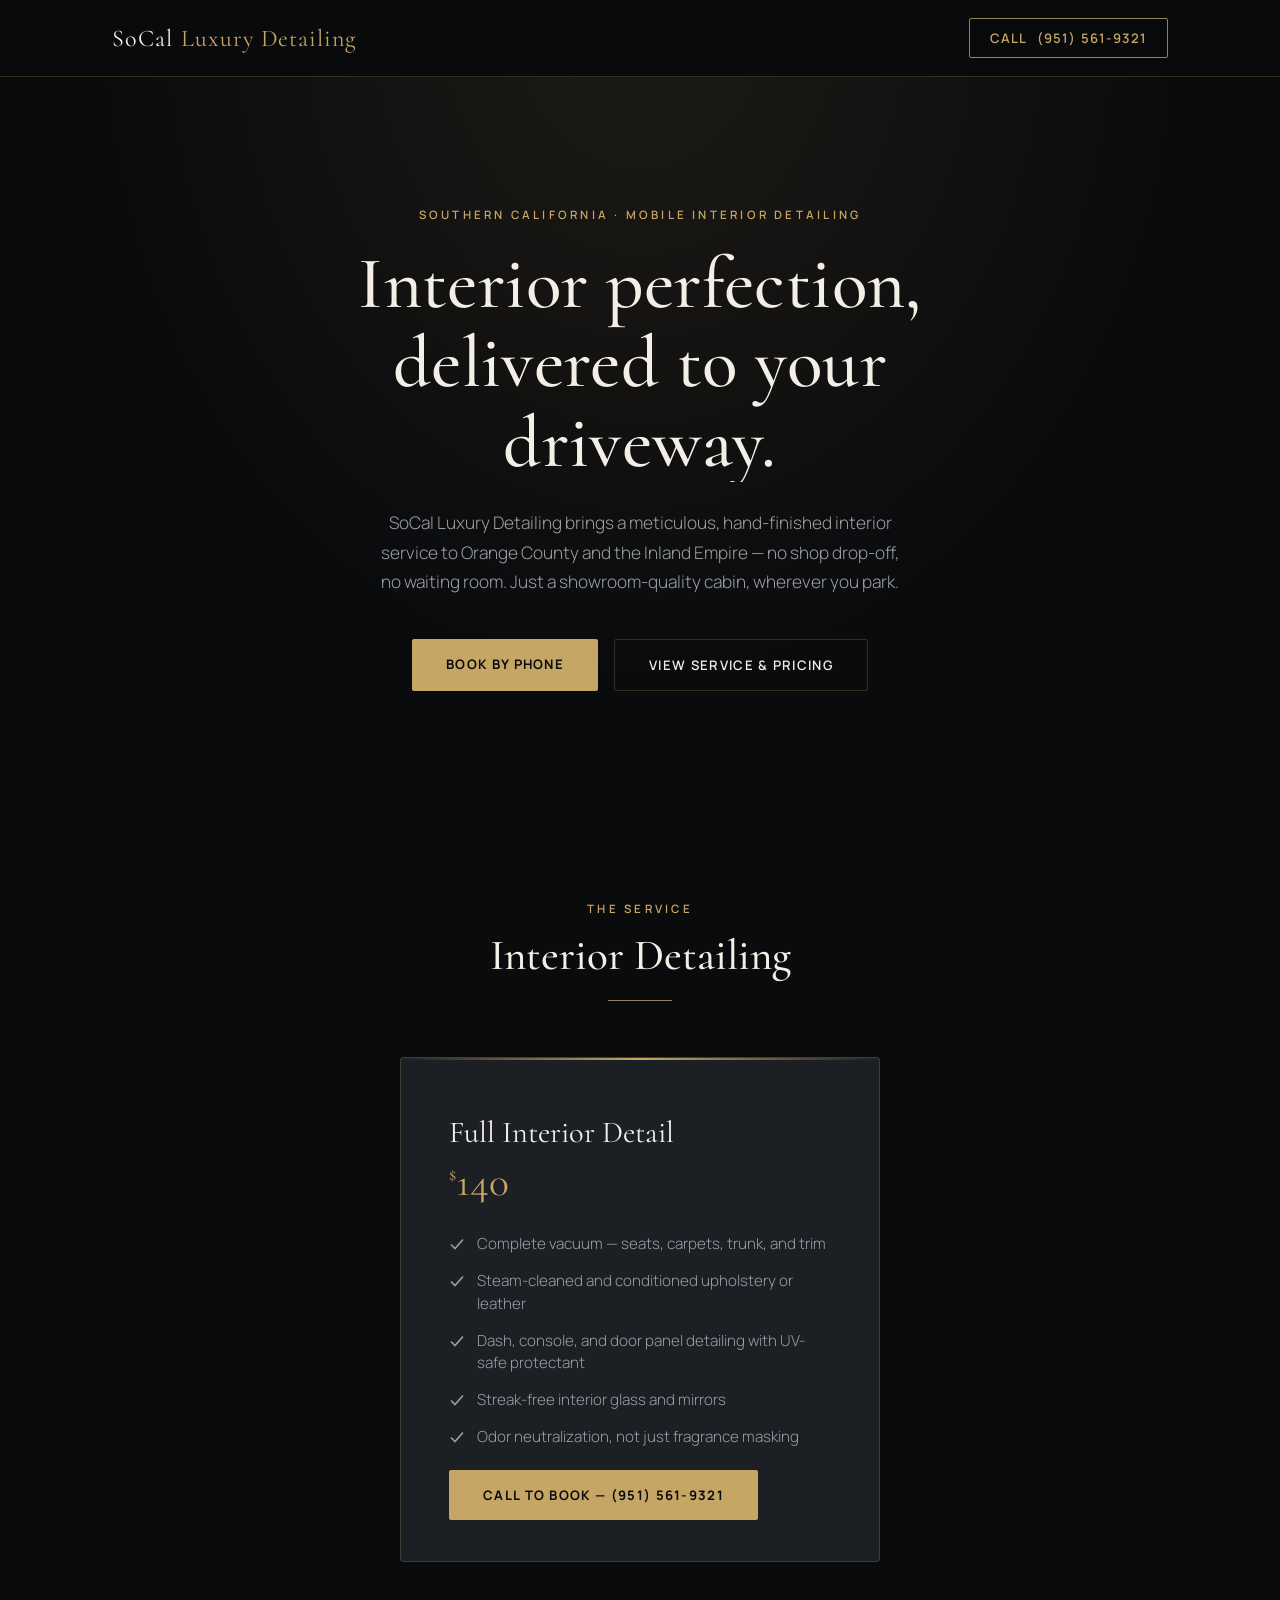
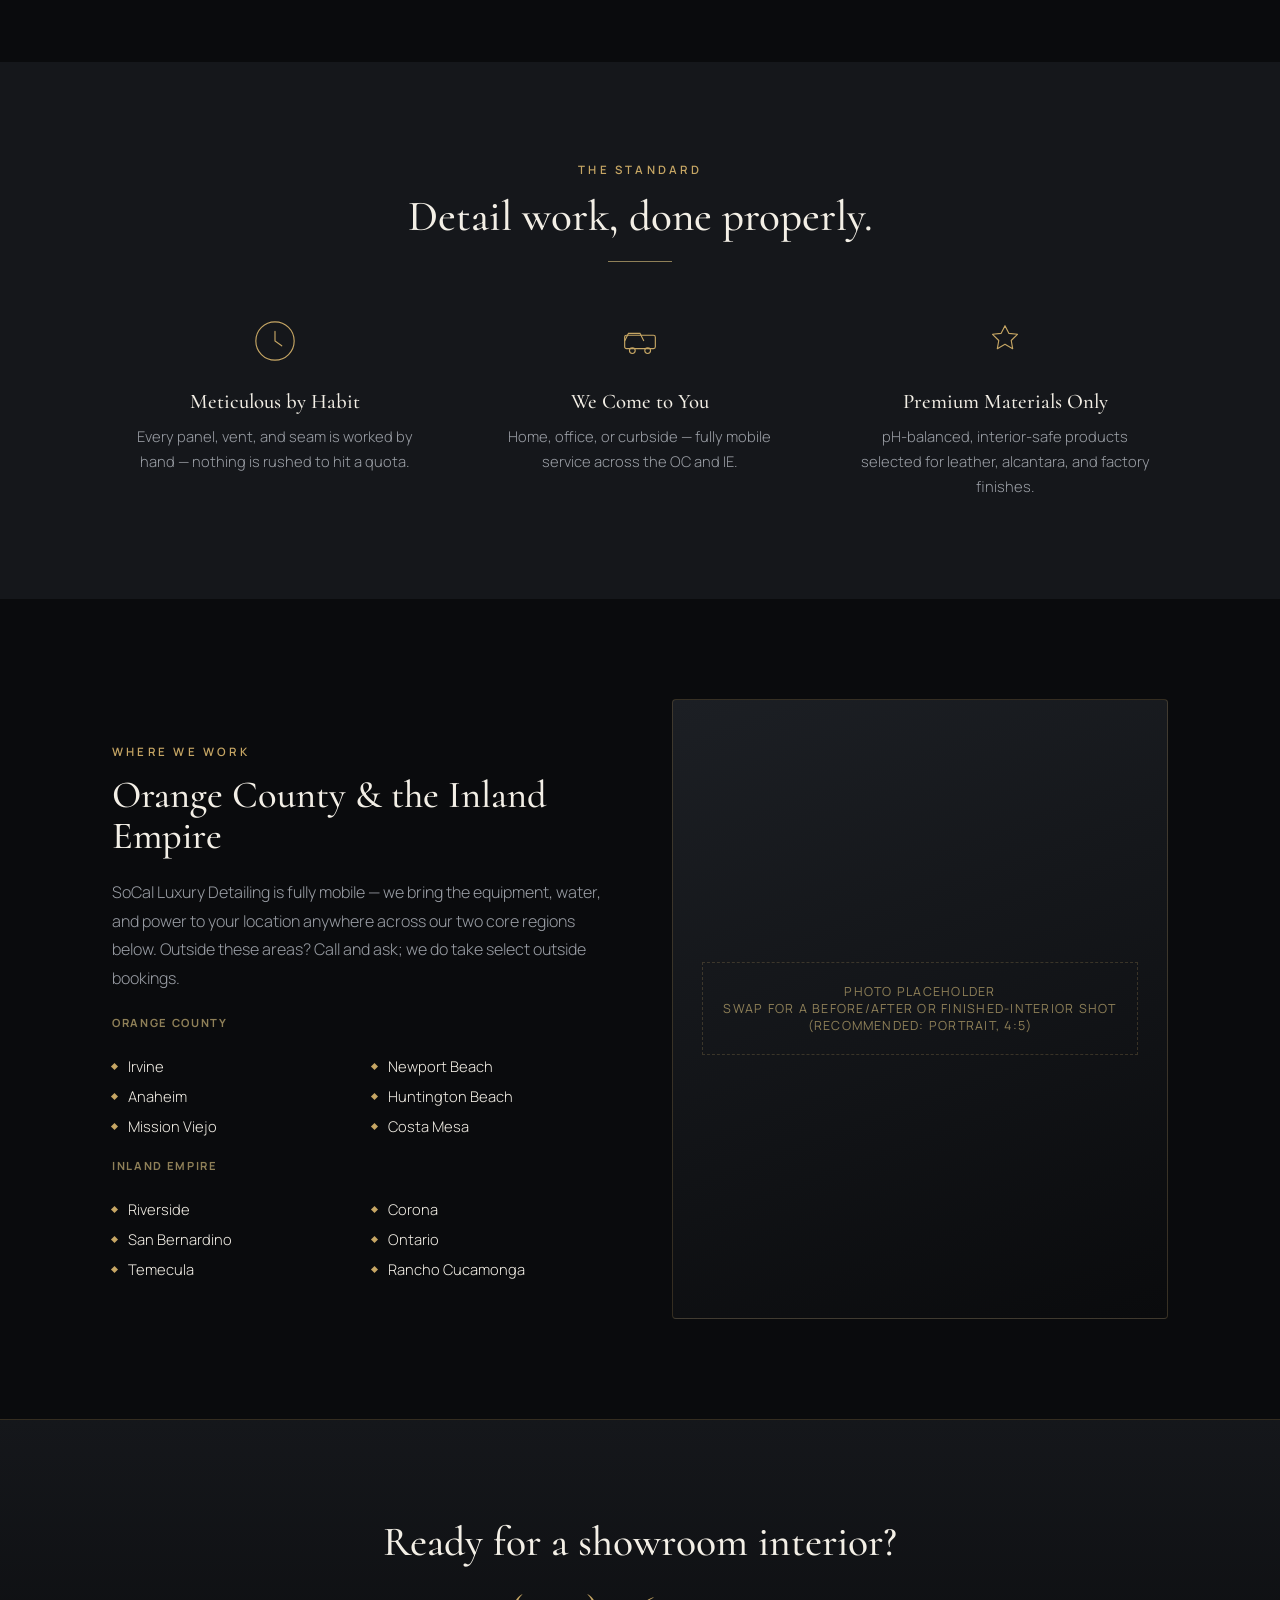
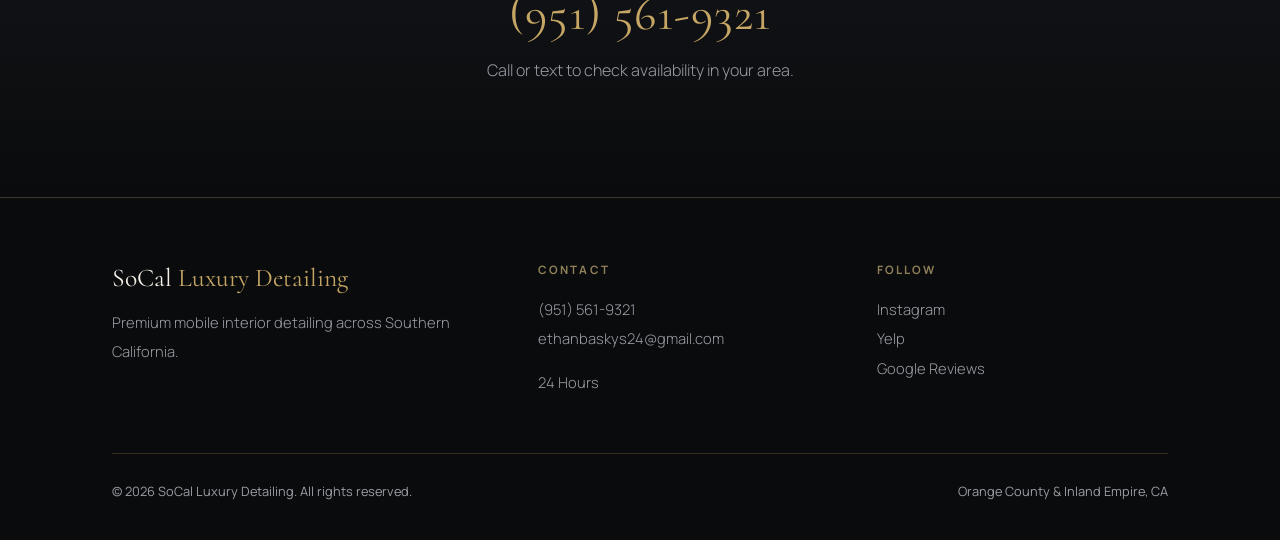
==== index.html @ a4a87896 "Update index.html" ====
<!DOCTYPE html>
<html lang="en">
<head>
<meta charset="UTF-8">
<meta name="viewport" content="width=device-width, initial-scale=1.0">
<title>SoCal Luxury Detailing — Interior Detailing, Orange County & Inland Empire</title>
<meta name="description" content="SoCal Luxury Detailing offers premium mobile interior detailing across Orange County and the Inland Empire. Call (951) 561-9321 to book.">

<!--
  ============================================================
  SOCAL AUTO DETAILING — SITE FILE MAP (read me first)
  ============================================================
  This is a single-file website: all HTML, CSS and JS live here.
  To edit anything, just find the matching comment below.

  QUICK EDIT INDEX
  -----------------
  [EDIT: PHONE NUMBER]      — appears 3 times, search for "9515619321"
  [EDIT: SERVICES]          — the single service card, add more by copying the block
  [EDIT: PRICING]           — inside the service card
  [EDIT: SERVICE AREA]      — city list, Orange County / Inland Empire
  [EDIT: PHOTOS]            — every spot with a photo placeholder is labeled
  [EDIT: SOCIAL LINKS]      — footer, Instagram/Yelp/Google placeholders
  [EDIT: BUSINESS HOURS]    — footer
  [EDIT: LOGO / WORDMARK]   — header, currently text-based
  [EDIT: COLORS]            — CSS variables at the top of <style>, change once, applies everywhere
  ============================================================
-->

<link rel="preconnect" href="https://fonts.googleapis.com">
<link rel="preconnect" href="https://fonts.gstatic.com" crossorigin>
<link href="https://fonts.googleapis.com/css2?family=Cormorant:ital,wght@0,300;0,400;0,500;0,600;1,400&family=Manrope:wght@300;400;500;600;700&display=swap" rel="stylesheet">

<style>
  /* ============================================================
     [EDIT: COLORS] — change the palette here, it applies site-wide
     ============================================================ */
  :root{
    --black:        #0a0b0d;   /* primary background */
    --charcoal:     #15171b;   /* secondary/alt section background */
    --charcoal-2:   #1c1f24;   /* card background */
    --gold:         #c6a664;   /* primary accent — "champagne gold" */
    --gold-dim:     #8f8058;   /* muted gold for hairlines/borders */
    --ivory:        #f3efe6;   /* primary text on dark */
    --graphite:     #9a9ea5;   /* secondary/muted text */
    --hairline:     rgba(198,166,100,0.22);

    --display: "Cormorant", serif;
    --body: "Manrope", sans-serif;
  }

  *{ box-sizing: border-box; }
  html{ scroll-behavior: smooth; }
  body{
    margin:0;
    background: var(--black);
    color: var(--ivory);
    font-family: var(--body);
    font-weight: 400;
    -webkit-font-smoothing: antialiased;
  }
  img{ max-width:100%; display:block; }
  a{ color: inherit; }

  .eyebrow{
    font-family: var(--body);
    font-size: 0.72rem;
    letter-spacing: 0.28em;
    text-transform: uppercase;
    color: var(--gold);
    font-weight: 600;
  }

  h1,h2,h3{
    font-family: var(--display);
    font-weight: 500;
    line-height: 1.08;
    margin: 0;
    color: var(--ivory);
  }

  .wrap{
    max-width: 1120px;
    margin: 0 auto;
    padding: 0 32px;
  }

  /* prefers-reduced-motion */
  @media (prefers-reduced-motion: reduce){
    *{ animation-duration: 0.001ms !important; animation-iteration-count: 1 !important; transition-duration: 0.001ms !important; }
  }

  /* ---------------- HEADER ---------------- */
  header{
    position: sticky;
    top:0;
    z-index: 50;
    background: rgba(10,11,13,0.85);
    backdrop-filter: blur(10px);
    border-bottom: 1px solid var(--hairline);
  }
  .nav{
    display:flex;
    align-items:center;
    justify-content: space-between;
    padding: 18px 32px;
    max-width: 1120px;
    margin: 0 auto;
  }
  /* [EDIT: LOGO / WORDMARK] — swap this span for an <img> if you get a logo made */
  .logo{
    font-family: var(--display);
    font-size: 1.5rem;
    letter-spacing: 0.04em;
    color: var(--ivory);
    text-decoration: none;
    display:flex;
    align-items: baseline;
    gap: 8px;
  }
  .logo em{
    font-style: normal;
    color: var(--gold);
  }
  .call-btn{
    display:inline-flex;
    align-items:center;
    gap:10px;
    border: 1px solid var(--gold-dim);
    color: var(--gold);
    text-decoration: none;
    padding: 10px 20px;
    font-size: 0.82rem;
    letter-spacing: 0.08em;
    text-transform: uppercase;
    font-weight: 600;
    border-radius: 2px;
    transition: background 0.25s ease, color 0.25s ease;
    white-space: nowrap;
  }
  .call-btn:hover{ background: var(--gold); color: var(--black); }

  /* ---------------- HERO ---------------- */
  .hero{
    position: relative;
    padding: 130px 32px 110px;
    overflow: hidden;
    background:
      radial-gradient(ellipse at 50% -10%, rgba(198,166,100,0.10), transparent 60%),
      var(--black);
    text-align:center;
  }
  .hero-inner{ max-width: 780px; margin: 0 auto; position: relative; z-index: 2; }
  .hero .eyebrow{ display:block; margin-bottom: 22px; }
  .hero h1{
    font-size: clamp(2.6rem, 6vw, 4.6rem);
    letter-spacing: 0.005em;
  }
  .hero h1 .sheen{
    position: relative;
    display: inline-block;
    background: linear-gradient(100deg, var(--ivory) 30%, var(--gold) 45%, var(--ivory) 60%);
    background-size: 300% 100%;
    -webkit-background-clip: text;
    background-clip: text;
    color: transparent;
    animation: sheen-sweep 5.5s ease-in-out 0.4s 1;
  }
  @keyframes sheen-sweep{
    0%{ background-position: 100% 0; }
    45%{ background-position: 0% 0; }
    100%{ background-position: 0% 0; }
  }
  .hero p.lede{
    margin: 26px auto 0;
    max-width: 540px;
    color: var(--graphite);
    font-size: 1.08rem;
    line-height: 1.7;
    font-weight: 300;
  }
  .hero-cta{
    margin-top: 42px;
    display:flex;
    gap:16px;
    justify-content:center;
    flex-wrap: wrap;
  }
  .btn-primary{
    background: var(--gold);
    color: var(--black);
    text-decoration:none;
    padding: 16px 34px;
    font-size: 0.82rem;
    letter-spacing: 0.1em;
    text-transform: uppercase;
    font-weight: 700;
    border-radius: 2px;
    transition: transform 0.25s ease, box-shadow 0.25s ease;
  }
  .btn-primary:hover{ transform: translateY(-2px); box-shadow: 0 12px 28px rgba(198,166,100,0.25); }
  .btn-secondary{
    border: 1px solid var(--hairline);
    color: var(--ivory);
    text-decoration:none;
    padding: 16px 34px;
    font-size: 0.82rem;
    letter-spacing: 0.1em;
    text-transform: uppercase;
    font-weight: 600;
    border-radius: 2px;
    transition: border-color 0.25s ease;
  }
  .btn-secondary:hover{ border-color: var(--gold); }

  /* subtle decorative motif — a single continuous line evoking a body-panel reflection */
  .hero-motif{
    position:absolute;
    left:50%;
    top:0;
    transform: translateX(-50%);
    width: 1400px;
    max-width: 220vw;
    opacity: 0.35;
    pointer-events:none;
    z-index:1;
  }

  /* ---------------- SECTION GENERIC ---------------- */
  section{ padding: 100px 0; }
  .section-alt{ background: var(--charcoal); }
  .section-head{ text-align:center; max-width: 620px; margin: 0 auto 56px; }
  .section-head .eyebrow{ display:block; margin-bottom: 16px; }
  .section-head h2{ font-size: clamp(2rem, 4vw, 2.7rem); }
  .section-head p{ color: var(--graphite); margin-top: 18px; font-weight:300; line-height:1.7; }
  .divider{
    width: 64px; height: 1px; background: var(--gold-dim);
    margin: 22px auto 0;
  }

  /* ---------------- SERVICE CARD ---------------- */
  /* [EDIT: SERVICES] — duplicate .service-card to add more offerings later */
  .service-grid{
    display:flex;
    justify-content:center;
  }
  .service-card{
    background: var(--charcoal-2);
    border: 1px solid var(--hairline);
    max-width: 480px;
    width:100%;
    padding: 56px 48px;
    position: relative;
    border-radius: 4px;
  }
  .service-card::before{
    content:"";
    position:absolute;
    top:0; left:0; right:0;
    height: 2px;
    background: linear-gradient(90deg, transparent, var(--gold), transparent);
  }
  .service-card .service-name{
    font-family: var(--display);
    font-size: 1.9rem;
    color: var(--ivory);
  }
  /* [EDIT: PRICING] — the number below */
  .service-card .price{
    font-family: var(--display);
    font-size: 2.6rem;
    color: var(--gold);
    margin: 6px 0 26px;
  }
  .service-card .price sup{
    font-size: 1.1rem;
    top: -1.2em;
  }
  .service-card ul{
    list-style: none;
    padding:0;
    margin: 0 0 34px;
    display:grid;
    gap: 14px;
  }
  .service-card li{
    display:flex;
    gap: 12px;
    font-size: 0.95rem;
    color: var(--graphite);
    font-weight: 300;
    line-height:1.5;
  }
  .service-card li svg{ flex:none; margin-top:3px; }
  .service-card .btn-primary{ width:100%; text-align:center; }

  /* ---------------- PILLARS (why us) ---------------- */
  .pillars{
    display:grid;
    grid-template-columns: repeat(3, 1fr);
    gap: 40px;
  }
  .pillar{ text-align:center; padding: 0 12px; }
  .pillar .icon{
    width: 46px; height:46px;
    margin: 0 auto 22px;
    color: var(--gold);
  }
  .pillar h3{ font-size: 1.3rem; margin-bottom: 10px; }
  .pillar p{ color: var(--graphite); font-size: 0.92rem; line-height:1.7; font-weight:300; margin:0; }

  /* ---------------- SERVICE AREA ---------------- */
  .area-layout{
    display:grid;
    grid-template-columns: 1fr 1fr;
    gap: 64px;
    align-items:center;
  }
  .area-copy p{ color: var(--graphite); line-height:1.8; font-weight:300; }
  .region-list{
    display:grid;
    grid-template-columns: 1fr 1fr;
    gap: 10px 24px;
    list-style:none;
    padding:0;
    margin: 26px 0 0;
  }
  .region-list li{
    font-size: 0.92rem;
    color: var(--ivory);
    padding-left: 16px;
    position:relative;
    font-weight: 300;
  }
  .region-list li::before{
    content:"";
    position:absolute; left:0; top:0.55em;
    width:5px; height:5px;
    background: var(--gold);
    transform: rotate(45deg);
  }
  .region-group-label{
    font-size: 0.7rem;
    letter-spacing: 0.15em;
    text-transform: uppercase;
    color: var(--gold-dim);
    margin: 22px 0 4px;
    font-weight: 700;
  }
  .region-group-label:first-child{ margin-top:0; }

  /* [EDIT: PHOTOS] — decorative photo placeholder for the service-area section.
     Replace this whole .photo-frame block with:
     <img src="your-photo.jpg" alt="Detailed vehicle interior in Orange County" style="width:100%;border-radius:4px;">
  */
  .photo-frame{
    aspect-ratio: 4/5;
    border: 1px solid var(--hairline);
    border-radius: 4px;
    display:flex;
    align-items:center;
    justify-content:center;
    background: linear-gradient(160deg, var(--charcoal-2), var(--black));
    position:relative;
    overflow:hidden;
  }
  .photo-frame .placeholder-text{
    color: var(--gold-dim);
    font-size: 0.78rem;
    letter-spacing: 0.1em;
    text-transform: uppercase;
    text-align:center;
    padding: 20px;
    border: 1px dashed var(--hairline);
    margin: 20px;
  }

  /* ---------------- FINAL CTA ---------------- */
  .cta-band{
    text-align:center;
    background: linear-gradient(180deg, var(--charcoal), var(--black));
    border-top: 1px solid var(--hairline);
    border-bottom: 1px solid var(--hairline);
  }
  .cta-band h2{ font-size: clamp(1.8rem, 4vw, 2.6rem); margin-bottom: 20px; }
  .cta-band .phone-big{
    font-family: var(--display);
    color: var(--gold);
    font-size: clamp(2rem, 5vw, 3rem);
    text-decoration:none;
    letter-spacing: 0.02em;
  }
  .cta-band p.note{ color: var(--graphite); margin-top: 16px; font-weight:300; }

  /* ---------------- FOOTER ---------------- */
  footer{ padding: 64px 0 40px; }
  .footer-grid{
    display:grid;
    grid-template-columns: 1.3fr 1fr 1fr;
    gap: 48px;
    padding-bottom: 40px;
    border-bottom: 1px solid var(--hairline);
  }
  .footer-col h4{
    font-family: var(--body);
    font-size: 0.72rem;
    letter-spacing: 0.18em;
    text-transform: uppercase;
    color: var(--gold-dim);
    margin: 0 0 18px;
    font-weight: 700;
  }
  .footer-col p, .footer-col a{
    display:block;
    color: var(--graphite);
    text-decoration:none;
    font-size: 0.92rem;
    line-height: 2;
    font-weight:300;
  }
  .footer-col a:hover{ color: var(--gold); }
  .footer-logo{
    font-family: var(--display);
    font-size: 1.6rem;
    color: var(--ivory);
    margin-bottom: 12px;
  }
  .footer-logo em{ font-style:normal; color: var(--gold); }
  .footer-bottom{
    display:flex;
    justify-content:space-between;
    align-items:center;
    padding-top: 28px;
    color: var(--graphite);
    font-size: 0.8rem;
    flex-wrap: wrap;
    gap: 12px;
  }

  /* ---------------- RESPONSIVE ---------------- */
  @media (max-width: 860px){
    .pillars{ grid-template-columns: 1fr; gap: 44px; }
    .area-layout{ grid-template-columns: 1fr; }
    .photo-frame{ aspect-ratio: 16/9; order: -1; }
    .footer-grid{ grid-template-columns: 1fr; gap: 32px; }
    .nav{ padding: 16px 20px; }
    .call-btn span.full{ display:none; }
  }
  @media (max-width: 480px){
    .hero{ padding: 100px 20px 80px; }
    section{ padding: 72px 0; }
    .service-card{ padding: 40px 28px; }
  }

  /* focus visibility for accessibility */
  a:focus-visible, button:focus-visible{
    outline: 2px solid var(--gold);
    outline-offset: 3px;
  }
</style>
</head>
<body>

<!-- ================= HEADER ================= -->
<header>
  <div class="nav">
    <a href="#top" class="logo">SoCal <em>Luxury Detailing</em></a>
    <!-- [EDIT: PHONE NUMBER] -->
    <a class="call-btn" href="tel:19515619321">
      <span class="full">Call</span> (951) 561-9321
    </a>
  </div>
</header>

<!-- ================= HERO ================= -->
<section class="hero" id="top">
  <div class="hero-inner">
    <span class="eyebrow">Southern California · Mobile Interior Detailing</span>
    <h1>Interior perfection,<br><span class="sheen">delivered to your driveway.</span></h1>
    <p class="lede">
      SoCal Luxury Detailing brings a meticulous, hand-finished interior service
      to Orange County and the Inland Empire — no shop drop-off, no waiting room.
      Just a showroom-quality cabin, wherever you park.
    </p>
    <div class="hero-cta">
      <a class="btn-primary" href="tel:19515619321">Book by Phone</a>
      <a class="btn-secondary" href="#service">View Service &amp; Pricing</a>
    </div>
  </div>
</section>

<!-- ================= SERVICE ================= -->
<section id="service">
  <div class="wrap">
    <div class="section-head">
      <span class="eyebrow">The Service</span>
      <h2>Interior Detailing</h2>
      <div class="divider"></div>
    </div>

    <div class="service-grid">
      <!-- [EDIT: SERVICES] To add a second service, copy this entire .service-card div and edit its contents. -->
      <div class="service-card">
        <div class="service-name">Full Interior Detail</div>
        <!-- [EDIT: PRICING] -->
        <div class="price"><sup>$</sup>140</div>
        <ul>
          <li>
            <svg width="16" height="16" viewBox="0 0 16 16" fill="none"><path d="M2 8.5L6 12.5L14 3.5" stroke="currentColor" stroke-width="1.6"/></svg>
            Complete vacuum — seats, carpets, trunk, and trim
          </li>
          <li>
            <svg width="16" height="16" viewBox="0 0 16 16" fill="none"><path d="M2 8.5L6 12.5L14 3.5" stroke="currentColor" stroke-width="1.6"/></svg>
            Steam-cleaned and conditioned upholstery or leather
          </li>
          <li>
            <svg width="16" height="16" viewBox="0 0 16 16" fill="none"><path d="M2 8.5L6 12.5L14 3.5" stroke="currentColor" stroke-width="1.6"/></svg>
            Dash, console, and door panel detailing with UV-safe protectant
          </li>
          <li>
            <svg width="16" height="16" viewBox="0 0 16 16" fill="none"><path d="M2 8.5L6 12.5L14 3.5" stroke="currentColor" stroke-width="1.6"/></svg>
            Streak-free interior glass and mirrors
          </li>
          <li>
            <svg width="16" height="16" viewBox="0 0 16 16" fill="none"><path d="M2 8.5L6 12.5L14 3.5" stroke="currentColor" stroke-width="1.6"/></svg>
            Odor neutralization, not just fragrance masking
          </li>
        </ul>
        <!-- Note: the inclusions above are a reasonable starting list — confirm/edit them to exactly match what you deliver. -->
        <a class="btn-primary" href="tel:19515619321">Call to Book — (951) 561-9321</a>
      </div>
    </div>
  </div>
</section>

<!-- ================= WHY US / PILLARS ================= -->
<section class="section-alt">
  <div class="wrap">
    <div class="section-head">
      <span class="eyebrow">The Standard</span>
      <h2>Detail work, done properly.</h2>
      <div class="divider"></div>
    </div>
    <div class="pillars">
      <div class="pillar">
        <svg class="icon" viewBox="0 0 48 48" fill="none"><circle cx="24" cy="24" r="20" stroke="currentColor" stroke-width="1.2"/><path d="M24 14v10l7 5" stroke="currentColor" stroke-width="1.2" stroke-linecap="round"/></svg>
        <h3>Meticulous by Habit</h3>
        <p>Every panel, vent, and seam is worked by hand — nothing is rushed to hit a quota.</p>
      </div>
      <div class="pillar">
        <svg class="icon" viewBox="0 0 48 48" fill="none"><rect x="8" y="18" width="32" height="14" rx="2" stroke="currentColor" stroke-width="1.2"/><circle cx="16" cy="34" r="3" stroke="currentColor" stroke-width="1.2"/><circle cx="32" cy="34" r="3" stroke="currentColor" stroke-width="1.2"/><path d="M8 24l4-8h12l4 8" stroke="currentColor" stroke-width="1.2"/></svg>
        <h3>We Come to You</h3>
        <p>Home, office, or curbside — fully mobile service across the OC and IE.</p>
      </div>
      <div class="pillar">
        <svg class="icon" viewBox="0 0 48 48" fill="none"><path d="M24 8l4 8 9 1-6.5 6.5L32 32l-8-4.5L16 32l1.5-8.5L11 17l9-1z" stroke="currentColor" stroke-width="1.2" stroke-linejoin="round"/></svg>
        <h3>Premium Materials Only</h3>
        <p>pH-balanced, interior-safe products selected for leather, alcantara, and factory finishes.</p>
      </div>
    </div>
  </div>
</section>

<!-- ================= SERVICE AREA ================= -->
<section id="area">
  <div class="wrap">
    <div class="area-layout">
      <div class="area-copy">
        <span class="eyebrow">Where We Work</span>
        <h2 style="margin:14px 0 20px; font-size:clamp(1.9rem,3.6vw,2.4rem);">Orange County &amp; the Inland Empire</h2>
        <p>
          SoCal Luxury Detailing is fully mobile — we bring the equipment, water,
          and power to your location anywhere across our two core regions below.
          Outside these areas? Call and ask; we do take select outside bookings.
        </p>

        <div class="region-group-label">Orange County</div>
        <!-- [EDIT: SERVICE AREA] add/remove cities freely -->
        <ul class="region-list">
          <li>Irvine</li>
          <li>Newport Beach</li>
          <li>Anaheim</li>
          <li>Huntington Beach</li>
          <li>Mission Viejo</li>
          <li>Costa Mesa</li>
        </ul>

        <div class="region-group-label">Inland Empire</div>
        <ul class="region-list">
          <li>Riverside</li>
          <li>Corona</li>
          <li>San Bernardino</li>
          <li>Ontario</li>
          <li>Temecula</li>
          <li>Rancho Cucamonga</li>
        </ul>
      </div>

      <!-- [EDIT: PHOTOS] Replace this whole placeholder with a real photo of your work -->
      <div class="photo-frame">
        <div class="placeholder-text">
          Photo placeholder<br>Swap for a before/after or finished-interior shot<br>(recommended: portrait, 4:5)
        </div>
      </div>
    </div>
  </div>
</section>

<!-- ================= FINAL CTA ================= -->
<section class="cta-band">
  <div class="wrap" style="max-width:640px;">
    <h2>Ready for a showroom interior?</h2>
    <!-- [EDIT: PHONE NUMBER] -->
    <a class="phone-big" href="tel:19515619321">(951) 561-9321</a>
    <p class="note">Call or text to check availability in your area.</p>
  </div>
</section>

<!-- ================= FOOTER ================= -->
<footer>
  <div class="wrap">
    <div class="footer-grid">
      <div class="footer-col">
        <div class="footer-logo">SoCal <em>Luxury Detailing</em></div>
        <p style="font-weight:300;">Premium mobile interior detailing across Southern California.</p>
      </div>
      <div class="footer-col">
        <h4>Contact</h4>
        <!-- [EDIT: PHONE NUMBER] -->
        <a href="tel:19515619321">(951) 561-9321</a>
        <!-- [EDIT: EMAIL] add a real email if you have one, or delete this line -->
        <a href="mailto:ethanbaskys24@gmail.com">ethanbaskys24@gmail.com</a>
        <!-- [EDIT: BUSINESS HOURS] -->
        <p>24 Hours</p>
      </div>
      <div class="footer-col">
        <h4>Follow</h4>
        <!-- [EDIT: SOCIAL LINKS] replace # with your real profile URLs -->
        <a href="#" target="_blank" rel="noopener">Instagram</a>
        <a href="#" target="_blank" rel="noopener">Yelp</a>
        <a href="#" target="_blank" rel="noopener">Google Reviews</a>
      </div>
    </div>
    <div class="footer-bottom">
      <span>&copy; <span id="year"></span> SoCal Luxury Detailing. All rights reserved.</span>
      <span>Orange County &amp; Inland Empire, CA</span>
    </div>
  </div>
</footer>

<script>
  document.getElementById('year').textContent = new Date().getFullYear();
</script>

</body>
</html>
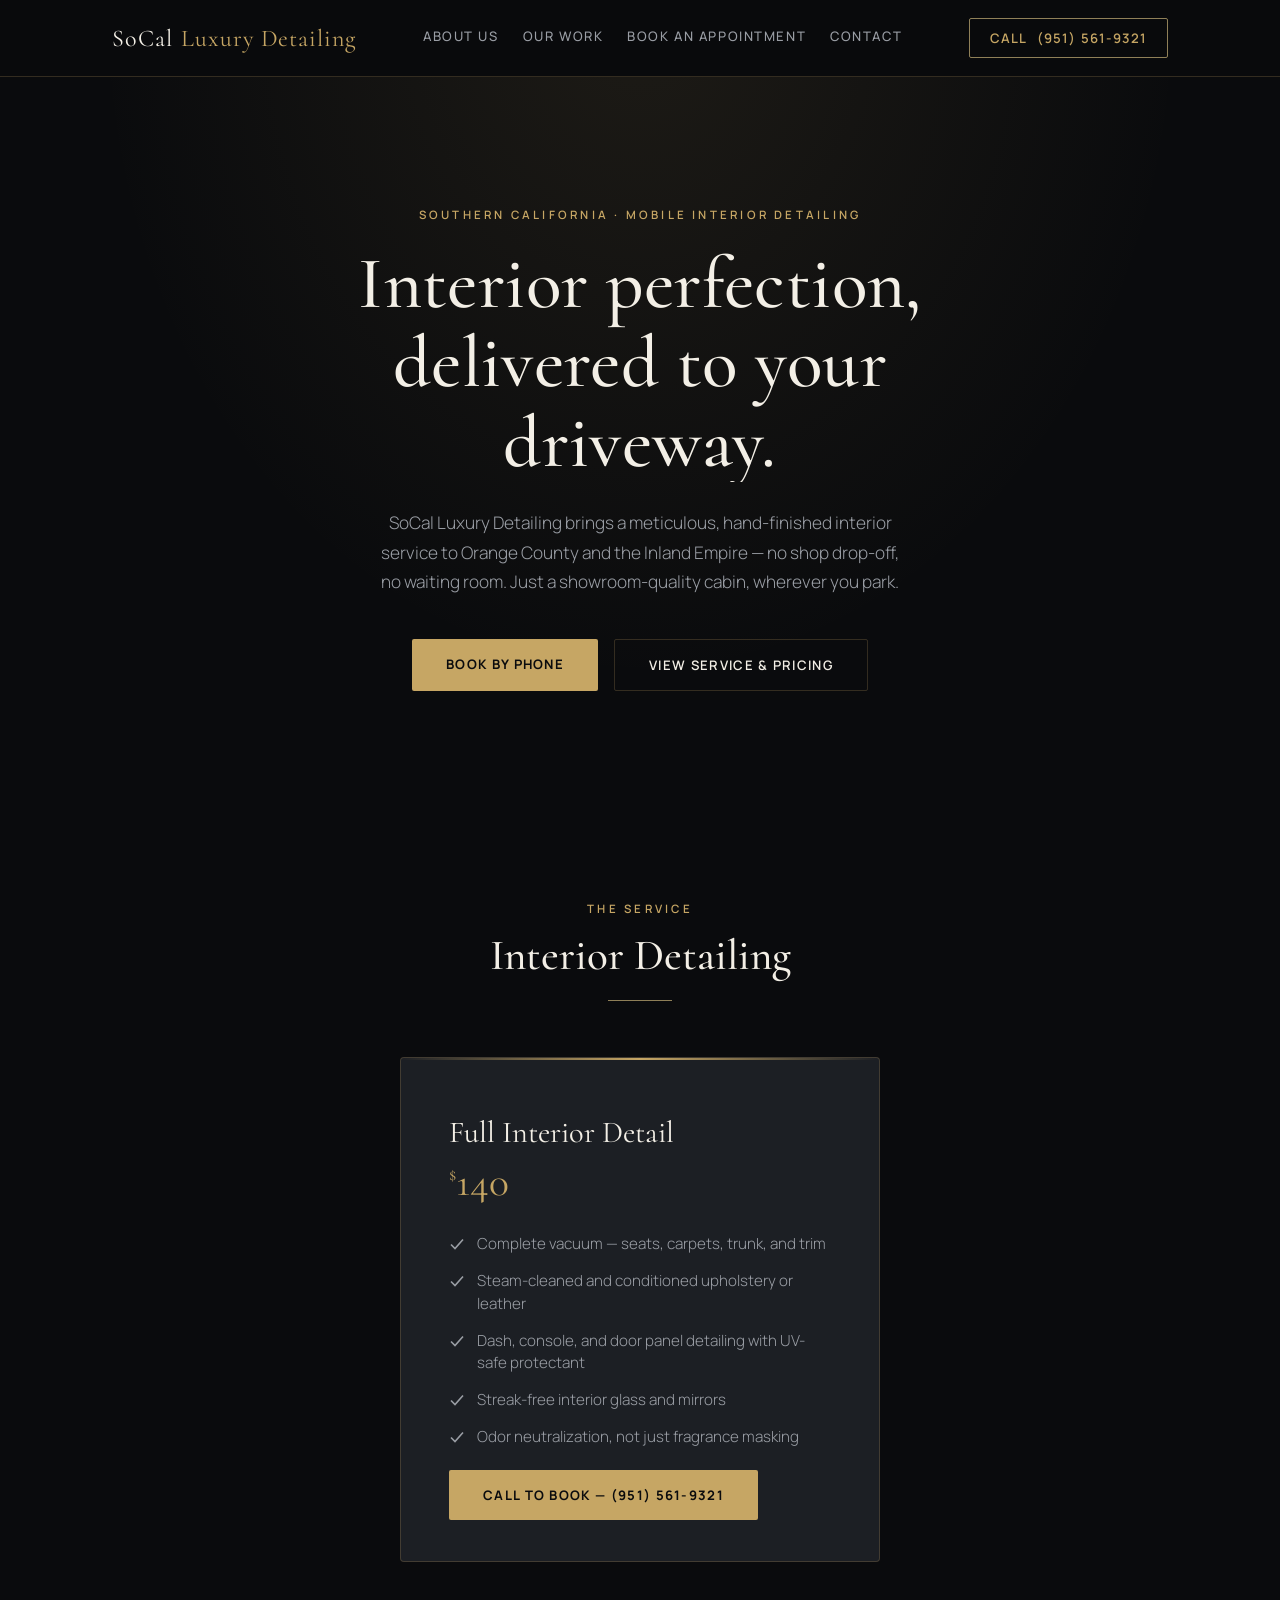
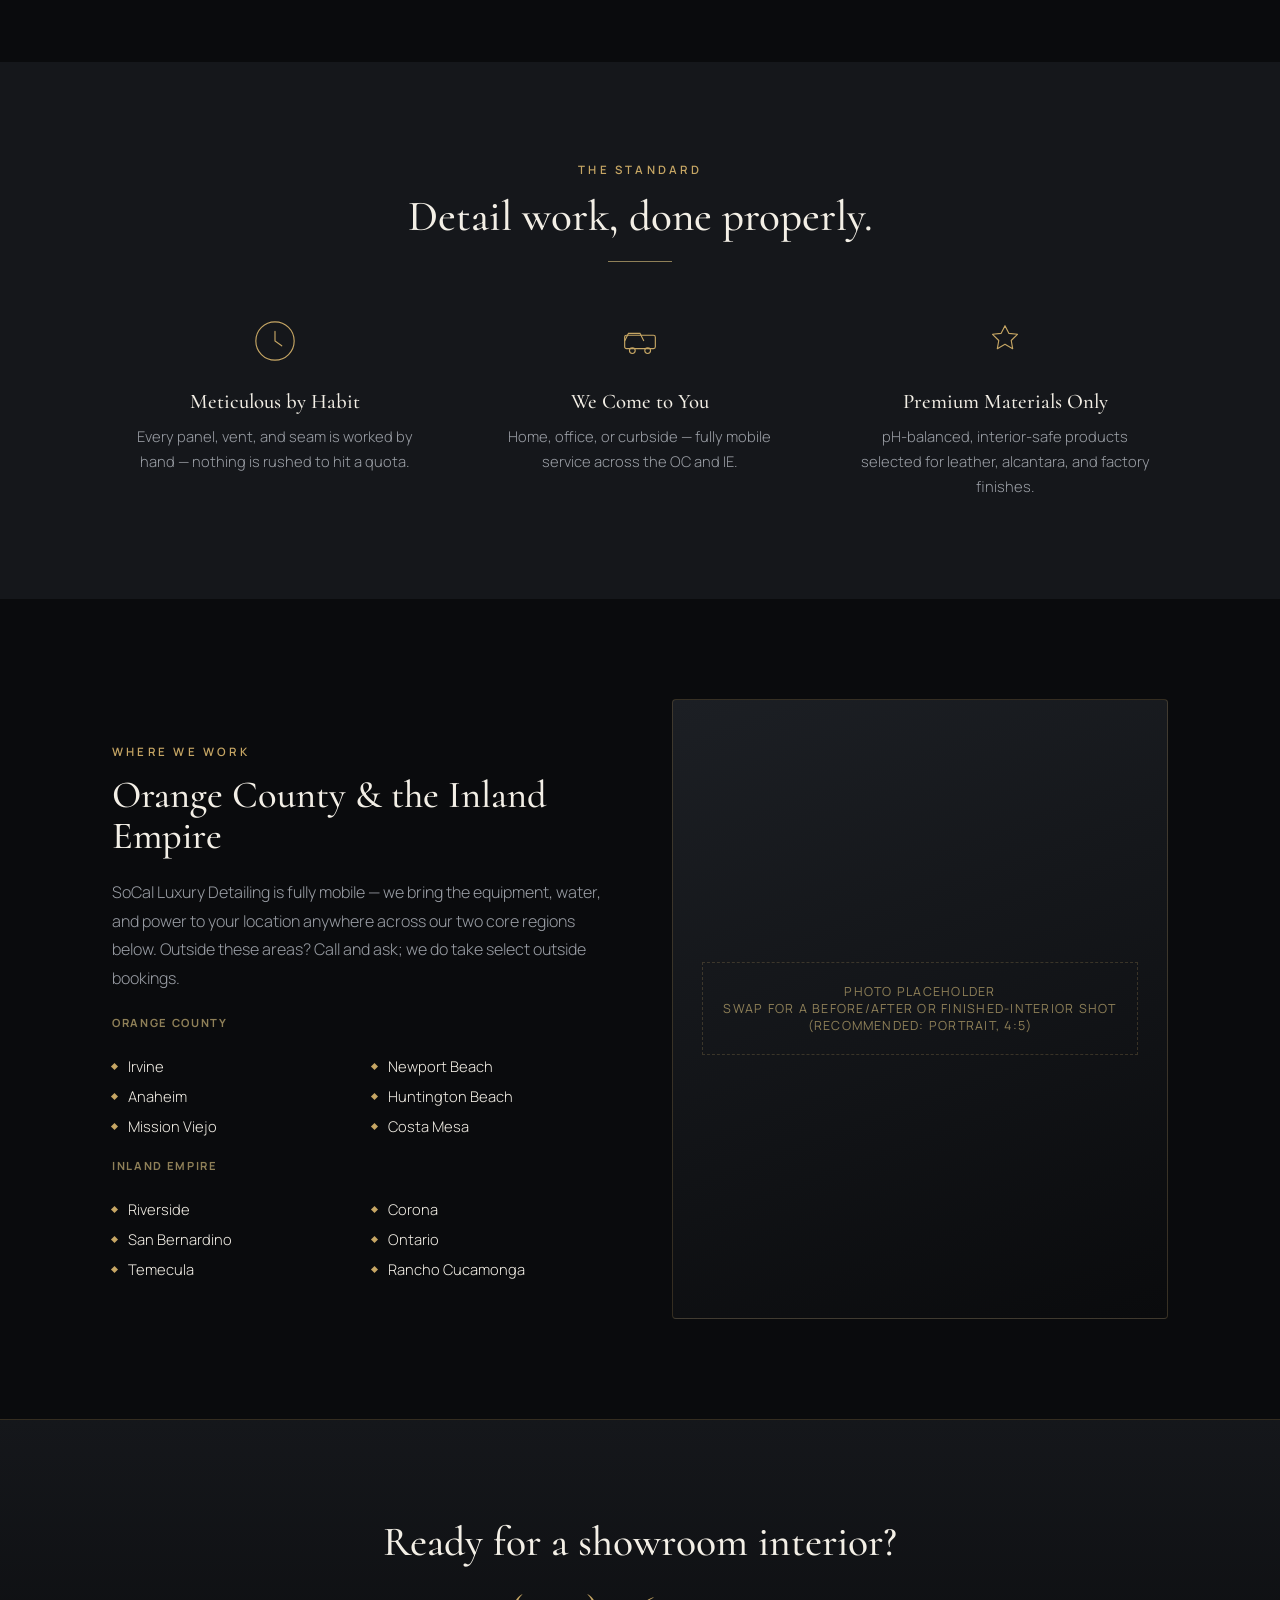
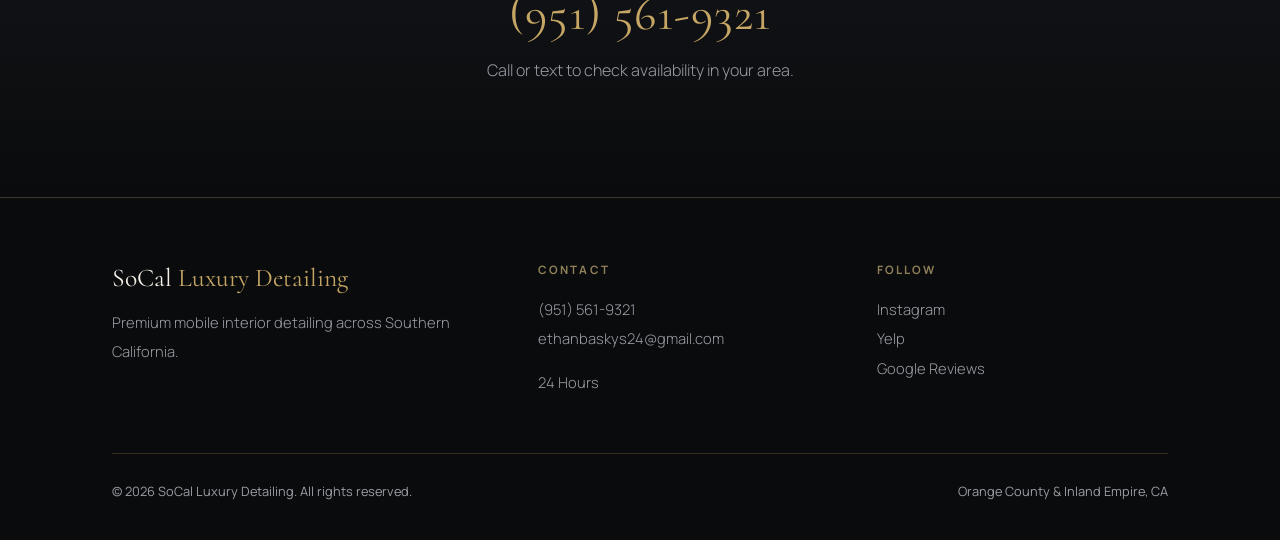
==== commit ceecc474: "added menu" ====
--- a/index.html
+++ b/index.html
@@ -457,6 +457,58 @@
     outline: 2px solid var(--gold);
     outline-offset: 3px;
   }
+  /* top nav links */
+.nav-links{
+  display:flex;
+  gap:24px;
+  align-items:center;
+  font-size:0.82rem;
+  letter-spacing:0.12em;
+  text-transform:uppercase;
+  font-weight:500;
+  color:var(--graphite);
+}
+
+.nav-links a{
+  text-decoration:none;
+  color:inherit;
+  position:relative;
+  padding-bottom:4px;
+}
+
+.nav-links a::after{
+  content:"";
+  position:absolute;
+  left:0;
+  bottom:0;
+  width:0;
+  height:1px;
+  background:var(--gold);
+  transition:width 0.22s ease;
+}
+
+.nav-links a:hover{
+  color:var(--ivory);
+}
+
+.nav-links a:hover::after{
+  width:100%;
+}
+
+/* stack nav on mobile */
+@media (max-width: 860px){
+  .nav{
+    flex-wrap:wrap;
+    gap:12px;
+  }
+  .nav-links{
+    order:3;
+    width:100%;
+    justify-content:center;
+    flex-wrap:wrap;
+    row-gap:8px;
+  }
+}
 </style>
 </head>
 <body>
@@ -465,6 +517,16 @@
 <header>
   <div class="nav">
     <a href="#top" class="logo">SoCal <em>Luxury Detailing</em></a>
+
+    <!-- NEW: top navigation links -->
+    <nav class="nav-links">
+      <!-- Change hrefs later to your real pages -->
+      <a href="about.html">About Us</a>
+      <a href="our-work.html">Our Work</a>
+      <a href="book.html">Book An Appointment</a>
+      <a href="contact.html">Contact</a>
+    </nav>
+
     <!-- [EDIT: PHONE NUMBER] -->
     <a class="call-btn" href="tel:19515619321">
       <span class="full">Call</span> (951) 561-9321
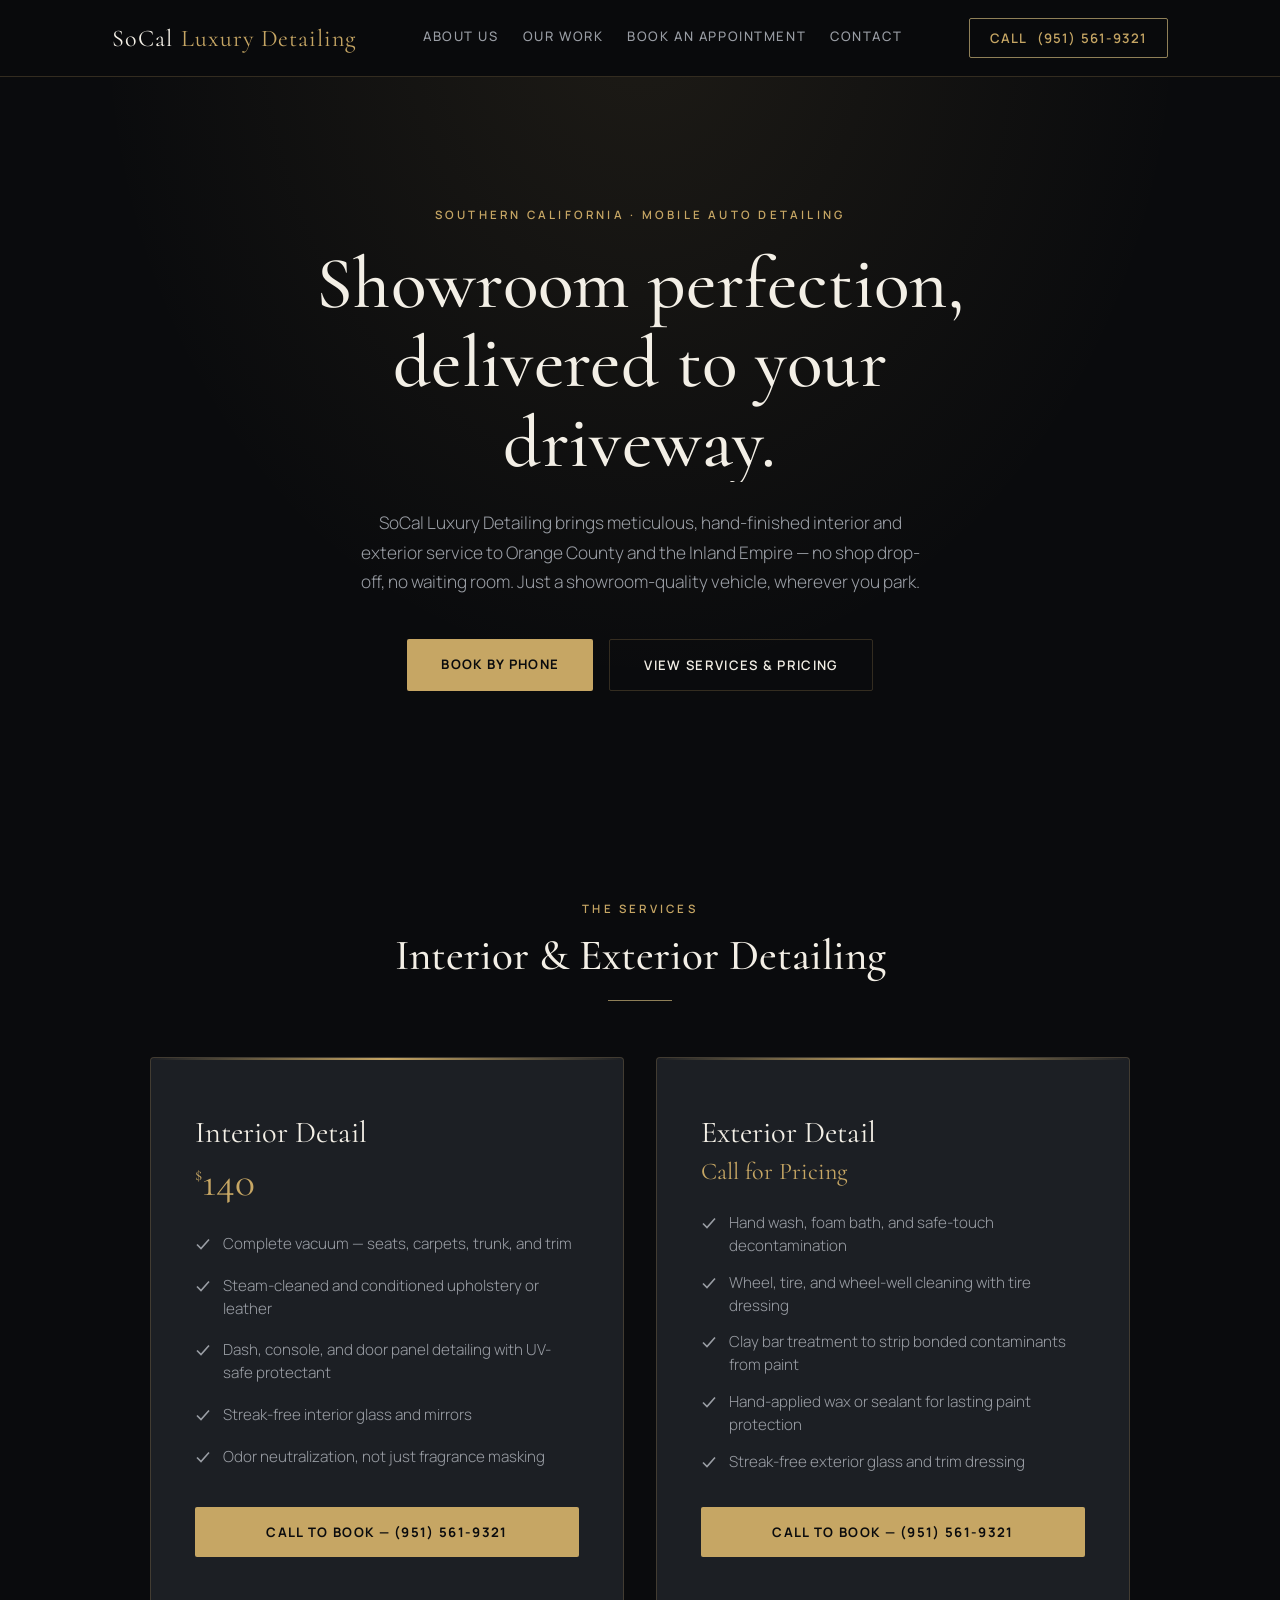
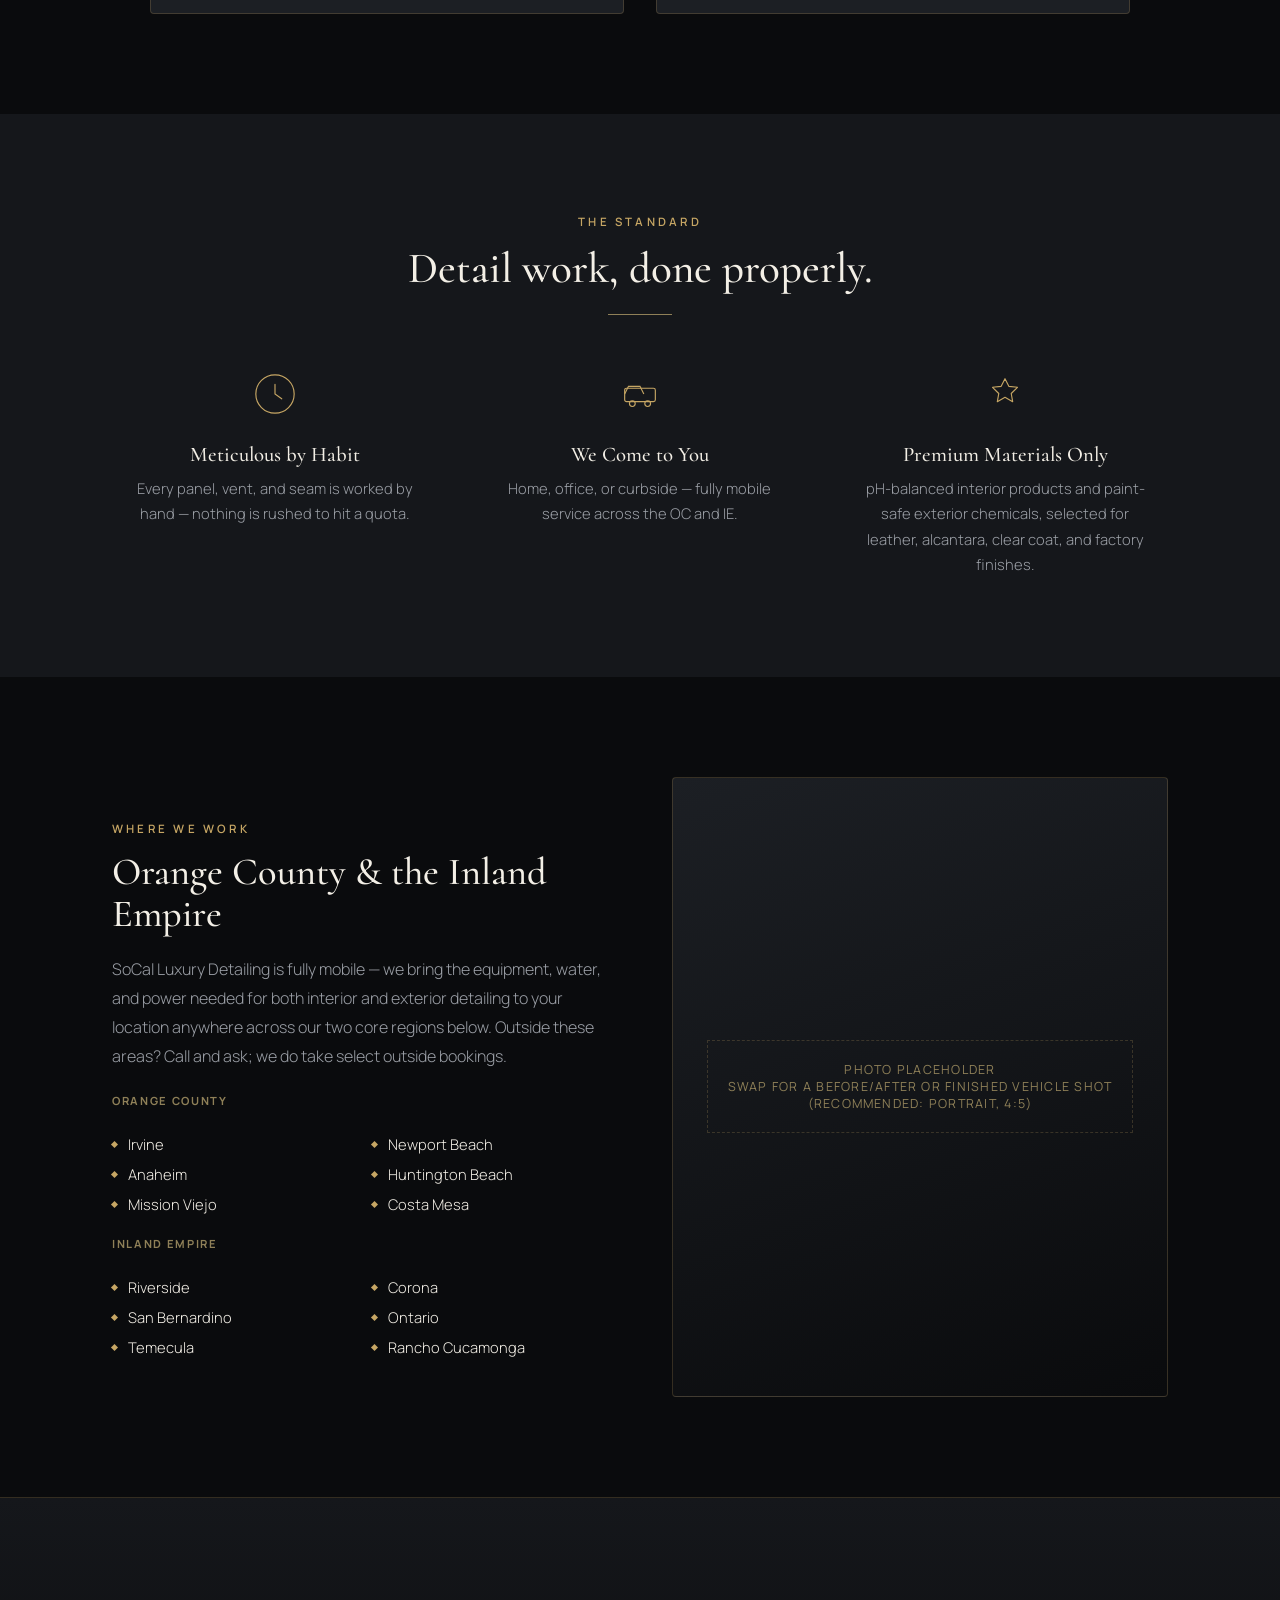
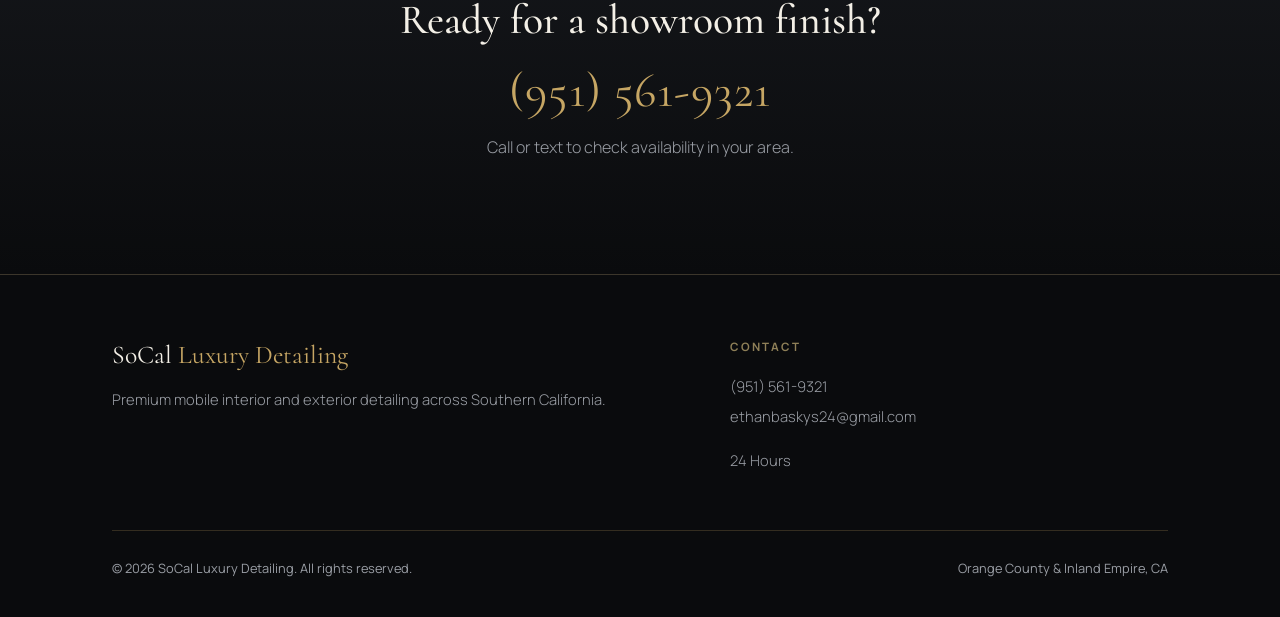
==== commit add621c1: "Update index.html new header menu" ====
--- a/index.html
+++ b/index.html
@@ -3,28 +3,29 @@
 <head>
 <meta charset="UTF-8">
 <meta name="viewport" content="width=device-width, initial-scale=1.0">
-<title>SoCal Luxury Detailing — Interior Detailing, Orange County & Inland Empire</title>
-<meta name="description" content="SoCal Luxury Detailing offers premium mobile interior detailing across Orange County and the Inland Empire. Call (951) 561-9321 to book.">
+<title>SoCal Luxury Detailing — Interior & Exterior Detailing, Orange County & Inland Empire</title>
+<meta name="description" content="SoCal Luxury Detailing offers premium mobile interior and exterior detailing across Orange County and the Inland Empire. Call (951) 561-9321 to book.">
 
 <!--
-  ============================================================
-  SOCAL AUTO DETAILING — SITE FILE MAP (read me first)
-  ============================================================
-  This is a single-file website: all HTML, CSS and JS live here.
-  To edit anything, just find the matching comment below.
-
-  QUICK EDIT INDEX
-  -----------------
-  [EDIT: PHONE NUMBER]      — appears 3 times, search for "9515619321"
-  [EDIT: SERVICES]          — the single service card, add more by copying the block
-  [EDIT: PRICING]           — inside the service card
-  [EDIT: SERVICE AREA]      — city list, Orange County / Inland Empire
-  [EDIT: PHOTOS]            — every spot with a photo placeholder is labeled
-  [EDIT: SOCIAL LINKS]      — footer, Instagram/Yelp/Google placeholders
-  [EDIT: BUSINESS HOURS]    — footer
-  [EDIT: LOGO / WORDMARK]   — header, currently text-based
-  [EDIT: COLORS]            — CSS variables at the top of <style>, change once, applies everywhere
-  ============================================================
+============================================================
+SOCAL AUTO DETAILING — SITE FILE MAP (read me first)
+============================================================
+This is a single-file website: all HTML, CSS and JS for this
+page live here. To edit anything, just find the matching
+comment below.
+
+QUICK EDIT INDEX
+-----------------
+[EDIT: PHONE NUMBER]  — appears several times, search for "9515619321"
+[EDIT: SERVICES]      — the two service cards (Interior Detail / Exterior Detail),
+                         add a third by copying either .service-card block
+[EDIT: PRICING]       — inside each service card
+[EDIT: SERVICE AREA]  — city list, Orange County / Inland Empire
+[EDIT: PHOTOS]        — every spot with a photo placeholder is labeled
+[EDIT: BUSINESS HOURS]— footer
+[EDIT: LOGO / WORDMARK] — header, currently text-based
+[EDIT: COLORS]        — CSS variables at the top of <style>, change once, applies everywhere
+============================================================
 -->
 
 <link rel="preconnect" href="https://fonts.googleapis.com">
@@ -32,432 +33,109 @@
 <link href="https://fonts.googleapis.com/css2?family=Cormorant:ital,wght@0,300;0,400;0,500;0,600;1,400&family=Manrope:wght@300;400;500;600;700&display=swap" rel="stylesheet">
 
 <style>
-  /* ============================================================
-     [EDIT: COLORS] — change the palette here, it applies site-wide
-     ============================================================ */
-  :root{
-    --black:        #0a0b0d;   /* primary background */
-    --charcoal:     #15171b;   /* secondary/alt section background */
-    --charcoal-2:   #1c1f24;   /* card background */
-    --gold:         #c6a664;   /* primary accent — "champagne gold" */
-    --gold-dim:     #8f8058;   /* muted gold for hairlines/borders */
-    --ivory:        #f3efe6;   /* primary text on dark */
-    --graphite:     #9a9ea5;   /* secondary/muted text */
-    --hairline:     rgba(198,166,100,0.22);
-
-    --display: "Cormorant", serif;
-    --body: "Manrope", sans-serif;
-  }
-
-  *{ box-sizing: border-box; }
-  html{ scroll-behavior: smooth; }
-  body{
-    margin:0;
-    background: var(--black);
-    color: var(--ivory);
-    font-family: var(--body);
-    font-weight: 400;
-    -webkit-font-smoothing: antialiased;
-  }
-  img{ max-width:100%; display:block; }
-  a{ color: inherit; }
-
-  .eyebrow{
-    font-family: var(--body);
-    font-size: 0.72rem;
-    letter-spacing: 0.28em;
-    text-transform: uppercase;
-    color: var(--gold);
-    font-weight: 600;
-  }
-
-  h1,h2,h3{
-    font-family: var(--display);
-    font-weight: 500;
-    line-height: 1.08;
-    margin: 0;
-    color: var(--ivory);
-  }
-
-  .wrap{
-    max-width: 1120px;
-    margin: 0 auto;
-    padding: 0 32px;
-  }
-
-  /* prefers-reduced-motion */
-  @media (prefers-reduced-motion: reduce){
-    *{ animation-duration: 0.001ms !important; animation-iteration-count: 1 !important; transition-duration: 0.001ms !important; }
-  }
-
-  /* ---------------- HEADER ---------------- */
-  header{
-    position: sticky;
-    top:0;
-    z-index: 50;
-    background: rgba(10,11,13,0.85);
-    backdrop-filter: blur(10px);
-    border-bottom: 1px solid var(--hairline);
-  }
-  .nav{
-    display:flex;
-    align-items:center;
-    justify-content: space-between;
-    padding: 18px 32px;
-    max-width: 1120px;
-    margin: 0 auto;
-  }
-  /* [EDIT: LOGO / WORDMARK] — swap this span for an <img> if you get a logo made */
-  .logo{
-    font-family: var(--display);
-    font-size: 1.5rem;
-    letter-spacing: 0.04em;
-    color: var(--ivory);
-    text-decoration: none;
-    display:flex;
-    align-items: baseline;
-    gap: 8px;
-  }
-  .logo em{
-    font-style: normal;
-    color: var(--gold);
-  }
-  .call-btn{
-    display:inline-flex;
-    align-items:center;
-    gap:10px;
-    border: 1px solid var(--gold-dim);
-    color: var(--gold);
-    text-decoration: none;
-    padding: 10px 20px;
-    font-size: 0.82rem;
-    letter-spacing: 0.08em;
-    text-transform: uppercase;
-    font-weight: 600;
-    border-radius: 2px;
-    transition: background 0.25s ease, color 0.25s ease;
-    white-space: nowrap;
-  }
-  .call-btn:hover{ background: var(--gold); color: var(--black); }
-
-  /* ---------------- HERO ---------------- */
-  .hero{
-    position: relative;
-    padding: 130px 32px 110px;
-    overflow: hidden;
-    background:
-      radial-gradient(ellipse at 50% -10%, rgba(198,166,100,0.10), transparent 60%),
-      var(--black);
-    text-align:center;
-  }
-  .hero-inner{ max-width: 780px; margin: 0 auto; position: relative; z-index: 2; }
-  .hero .eyebrow{ display:block; margin-bottom: 22px; }
-  .hero h1{
-    font-size: clamp(2.6rem, 6vw, 4.6rem);
-    letter-spacing: 0.005em;
-  }
-  .hero h1 .sheen{
-    position: relative;
-    display: inline-block;
-    background: linear-gradient(100deg, var(--ivory) 30%, var(--gold) 45%, var(--ivory) 60%);
-    background-size: 300% 100%;
-    -webkit-background-clip: text;
-    background-clip: text;
-    color: transparent;
-    animation: sheen-sweep 5.5s ease-in-out 0.4s 1;
-  }
-  @keyframes sheen-sweep{
-    0%{ background-position: 100% 0; }
-    45%{ background-position: 0% 0; }
-    100%{ background-position: 0% 0; }
-  }
-  .hero p.lede{
-    margin: 26px auto 0;
-    max-width: 540px;
-    color: var(--graphite);
-    font-size: 1.08rem;
-    line-height: 1.7;
-    font-weight: 300;
-  }
-  .hero-cta{
-    margin-top: 42px;
-    display:flex;
-    gap:16px;
-    justify-content:center;
-    flex-wrap: wrap;
-  }
-  .btn-primary{
-    background: var(--gold);
-    color: var(--black);
-    text-decoration:none;
-    padding: 16px 34px;
-    font-size: 0.82rem;
-    letter-spacing: 0.1em;
-    text-transform: uppercase;
-    font-weight: 700;
-    border-radius: 2px;
-    transition: transform 0.25s ease, box-shadow 0.25s ease;
-  }
-  .btn-primary:hover{ transform: translateY(-2px); box-shadow: 0 12px 28px rgba(198,166,100,0.25); }
-  .btn-secondary{
-    border: 1px solid var(--hairline);
-    color: var(--ivory);
-    text-decoration:none;
-    padding: 16px 34px;
-    font-size: 0.82rem;
-    letter-spacing: 0.1em;
-    text-transform: uppercase;
-    font-weight: 600;
-    border-radius: 2px;
-    transition: border-color 0.25s ease;
-  }
-  .btn-secondary:hover{ border-color: var(--gold); }
-
-  /* subtle decorative motif — a single continuous line evoking a body-panel reflection */
-  .hero-motif{
-    position:absolute;
-    left:50%;
-    top:0;
-    transform: translateX(-50%);
-    width: 1400px;
-    max-width: 220vw;
-    opacity: 0.35;
-    pointer-events:none;
-    z-index:1;
-  }
-
-  /* ---------------- SECTION GENERIC ---------------- */
-  section{ padding: 100px 0; }
-  .section-alt{ background: var(--charcoal); }
-  .section-head{ text-align:center; max-width: 620px; margin: 0 auto 56px; }
-  .section-head .eyebrow{ display:block; margin-bottom: 16px; }
-  .section-head h2{ font-size: clamp(2rem, 4vw, 2.7rem); }
-  .section-head p{ color: var(--graphite); margin-top: 18px; font-weight:300; line-height:1.7; }
-  .divider{
-    width: 64px; height: 1px; background: var(--gold-dim);
-    margin: 22px auto 0;
-  }
-
-  /* ---------------- SERVICE CARD ---------------- */
-  /* [EDIT: SERVICES] — duplicate .service-card to add more offerings later */
-  .service-grid{
-    display:flex;
-    justify-content:center;
-  }
-  .service-card{
-    background: var(--charcoal-2);
-    border: 1px solid var(--hairline);
-    max-width: 480px;
-    width:100%;
-    padding: 56px 48px;
-    position: relative;
-    border-radius: 4px;
-  }
-  .service-card::before{
-    content:"";
-    position:absolute;
-    top:0; left:0; right:0;
-    height: 2px;
-    background: linear-gradient(90deg, transparent, var(--gold), transparent);
-  }
-  .service-card .service-name{
-    font-family: var(--display);
-    font-size: 1.9rem;
-    color: var(--ivory);
-  }
-  /* [EDIT: PRICING] — the number below */
-  .service-card .price{
-    font-family: var(--display);
-    font-size: 2.6rem;
-    color: var(--gold);
-    margin: 6px 0 26px;
-  }
-  .service-card .price sup{
-    font-size: 1.1rem;
-    top: -1.2em;
-  }
-  .service-card ul{
-    list-style: none;
-    padding:0;
-    margin: 0 0 34px;
-    display:grid;
-    gap: 14px;
-  }
-  .service-card li{
-    display:flex;
-    gap: 12px;
-    font-size: 0.95rem;
-    color: var(--graphite);
-    font-weight: 300;
-    line-height:1.5;
-  }
-  .service-card li svg{ flex:none; margin-top:3px; }
-  .service-card .btn-primary{ width:100%; text-align:center; }
-
-  /* ---------------- PILLARS (why us) ---------------- */
-  .pillars{
-    display:grid;
-    grid-template-columns: repeat(3, 1fr);
-    gap: 40px;
-  }
-  .pillar{ text-align:center; padding: 0 12px; }
-  .pillar .icon{
-    width: 46px; height:46px;
-    margin: 0 auto 22px;
-    color: var(--gold);
-  }
-  .pillar h3{ font-size: 1.3rem; margin-bottom: 10px; }
-  .pillar p{ color: var(--graphite); font-size: 0.92rem; line-height:1.7; font-weight:300; margin:0; }
-
-  /* ---------------- SERVICE AREA ---------------- */
-  .area-layout{
-    display:grid;
-    grid-template-columns: 1fr 1fr;
-    gap: 64px;
-    align-items:center;
-  }
-  .area-copy p{ color: var(--graphite); line-height:1.8; font-weight:300; }
-  .region-list{
-    display:grid;
-    grid-template-columns: 1fr 1fr;
-    gap: 10px 24px;
-    list-style:none;
-    padding:0;
-    margin: 26px 0 0;
-  }
-  .region-list li{
-    font-size: 0.92rem;
-    color: var(--ivory);
-    padding-left: 16px;
-    position:relative;
-    font-weight: 300;
-  }
-  .region-list li::before{
-    content:"";
-    position:absolute; left:0; top:0.55em;
-    width:5px; height:5px;
-    background: var(--gold);
-    transform: rotate(45deg);
-  }
-  .region-group-label{
-    font-size: 0.7rem;
-    letter-spacing: 0.15em;
-    text-transform: uppercase;
-    color: var(--gold-dim);
-    margin: 22px 0 4px;
-    font-weight: 700;
-  }
-  .region-group-label:first-child{ margin-top:0; }
-
-  /* [EDIT: PHOTOS] — decorative photo placeholder for the service-area section.
-     Replace this whole .photo-frame block with:
-     <img src="your-photo.jpg" alt="Detailed vehicle interior in Orange County" style="width:100%;border-radius:4px;">
-  */
-  .photo-frame{
-    aspect-ratio: 4/5;
-    border: 1px solid var(--hairline);
-    border-radius: 4px;
-    display:flex;
-    align-items:center;
-    justify-content:center;
-    background: linear-gradient(160deg, var(--charcoal-2), var(--black));
-    position:relative;
-    overflow:hidden;
-  }
-  .photo-frame .placeholder-text{
-    color: var(--gold-dim);
-    font-size: 0.78rem;
-    letter-spacing: 0.1em;
-    text-transform: uppercase;
-    text-align:center;
-    padding: 20px;
-    border: 1px dashed var(--hairline);
-    margin: 20px;
-  }
-
-  /* ---------------- FINAL CTA ---------------- */
-  .cta-band{
-    text-align:center;
-    background: linear-gradient(180deg, var(--charcoal), var(--black));
-    border-top: 1px solid var(--hairline);
-    border-bottom: 1px solid var(--hairline);
-  }
-  .cta-band h2{ font-size: clamp(1.8rem, 4vw, 2.6rem); margin-bottom: 20px; }
-  .cta-band .phone-big{
-    font-family: var(--display);
-    color: var(--gold);
-    font-size: clamp(2rem, 5vw, 3rem);
-    text-decoration:none;
-    letter-spacing: 0.02em;
-  }
-  .cta-band p.note{ color: var(--graphite); margin-top: 16px; font-weight:300; }
-
-  /* ---------------- FOOTER ---------------- */
-  footer{ padding: 64px 0 40px; }
-  .footer-grid{
-    display:grid;
-    grid-template-columns: 1.3fr 1fr 1fr;
-    gap: 48px;
-    padding-bottom: 40px;
-    border-bottom: 1px solid var(--hairline);
-  }
-  .footer-col h4{
-    font-family: var(--body);
-    font-size: 0.72rem;
-    letter-spacing: 0.18em;
-    text-transform: uppercase;
-    color: var(--gold-dim);
-    margin: 0 0 18px;
-    font-weight: 700;
-  }
-  .footer-col p, .footer-col a{
-    display:block;
-    color: var(--graphite);
-    text-decoration:none;
-    font-size: 0.92rem;
-    line-height: 2;
-    font-weight:300;
-  }
-  .footer-col a:hover{ color: var(--gold); }
-  .footer-logo{
-    font-family: var(--display);
-    font-size: 1.6rem;
-    color: var(--ivory);
-    margin-bottom: 12px;
-  }
-  .footer-logo em{ font-style:normal; color: var(--gold); }
-  .footer-bottom{
-    display:flex;
-    justify-content:space-between;
-    align-items:center;
-    padding-top: 28px;
-    color: var(--graphite);
-    font-size: 0.8rem;
-    flex-wrap: wrap;
-    gap: 12px;
-  }
-
-  /* ---------------- RESPONSIVE ---------------- */
-  @media (max-width: 860px){
-    .pillars{ grid-template-columns: 1fr; gap: 44px; }
-    .area-layout{ grid-template-columns: 1fr; }
-    .photo-frame{ aspect-ratio: 16/9; order: -1; }
-    .footer-grid{ grid-template-columns: 1fr; gap: 32px; }
-    .nav{ padding: 16px 20px; }
-    .call-btn span.full{ display:none; }
-  }
-  @media (max-width: 480px){
-    .hero{ padding: 100px 20px 80px; }
-    section{ padding: 72px 0; }
-    .service-card{ padding: 40px 28px; }
-  }
-
-  /* focus visibility for accessibility */
-  a:focus-visible, button:focus-visible{
-    outline: 2px solid var(--gold);
-    outline-offset: 3px;
-  }
-  /* top nav links */
+/* ============================================================
+   [EDIT: COLORS] — change the palette here, it applies site-wide
+   ============================================================ */
+:root{
+  --black: #0a0b0d;       /* primary background */
+  --charcoal: #15171b;    /* secondary/alt section background */
+  --charcoal-2: #1c1f24;  /* card background */
+  --gold: #c6a664;        /* primary accent — "champagne gold" */
+  --gold-dim: #8f8058;    /* muted gold for hairlines/borders */
+  --ivory: #f3efe6;       /* primary text on dark */
+  --graphite: #9a9ea5;    /* secondary/muted text */
+  --hairline: rgba(198,166,100,0.22);
+  --display: "Cormorant", serif;
+  --body: "Manrope", sans-serif;
+}
+
+*{ box-sizing: border-box; }
+html{ scroll-behavior: smooth; }
+body{
+  margin:0;
+  background: var(--black);
+  color: var(--ivory);
+  font-family: var(--body);
+  font-weight: 400;
+  -webkit-font-smoothing: antialiased;
+}
+img{ max-width:100%; display:block; }
+a{ color: inherit; }
+
+.eyebrow{
+  font-family: var(--body);
+  font-size: 0.72rem;
+  letter-spacing: 0.28em;
+  text-transform: uppercase;
+  color: var(--gold);
+  font-weight: 600;
+}
+h1,h2,h3{
+  font-family: var(--display);
+  font-weight: 500;
+  line-height: 1.08;
+  margin: 0;
+  color: var(--ivory);
+}
+.wrap{
+  max-width: 1120px;
+  margin: 0 auto;
+  padding: 0 32px;
+}
+
+@media (prefers-reduced-motion: reduce){
+  *{ animation-duration: 0.001ms !important; animation-iteration-count: 1 !important; transition-duration: 0.001ms !important; }
+}
+
+/* ---------------- HEADER ---------------- */
+header{
+  position: sticky;
+  top:0;
+  z-index: 50;
+  background: rgba(10,11,13,0.85);
+  backdrop-filter: blur(10px);
+  border-bottom: 1px solid var(--hairline);
+}
+.nav{
+  display:flex;
+  align-items:center;
+  justify-content: space-between;
+  padding: 18px 32px;
+  max-width: 1120px;
+  margin: 0 auto;
+}
+/* [EDIT: LOGO / WORDMARK] — swap this span for an <img> if you get a logo made */
+.logo{
+  font-family: var(--display);
+  font-size: 1.5rem;
+  letter-spacing: 0.04em;
+  color: var(--ivory);
+  text-decoration: none;
+  display:flex;
+  align-items: baseline;
+  gap: 8px;
+}
+.logo em{ font-style: normal; color: var(--gold); }
+
+.call-btn{
+  display:inline-flex;
+  align-items:center;
+  gap:10px;
+  border: 1px solid var(--gold-dim);
+  color: var(--gold);
+  text-decoration: none;
+  padding: 10px 20px;
+  font-size: 0.82rem;
+  letter-spacing: 0.08em;
+  text-transform: uppercase;
+  font-weight: 600;
+  border-radius: 2px;
+  transition: background 0.25s ease, color 0.25s ease;
+  white-space: nowrap;
+}
+.call-btn:hover{ background: var(--gold); color: var(--black); }
+
+/* top nav links */
 .nav-links{
   display:flex;
   gap:24px;
@@ -468,46 +146,340 @@
   font-weight:500;
   color:var(--graphite);
 }
-
 .nav-links a{
   text-decoration:none;
   color:inherit;
   position:relative;
   padding-bottom:4px;
 }
-
 .nav-links a::after{
   content:"";
   position:absolute;
-  left:0;
-  bottom:0;
-  width:0;
-  height:1px;
+  left:0; bottom:0;
+  width:0; height:1px;
   background:var(--gold);
   transition:width 0.22s ease;
 }
-
-.nav-links a:hover{
-  color:var(--ivory);
-}
-
-.nav-links a:hover::after{
+.nav-links a:hover{ color:var(--ivory); }
+.nav-links a:hover::after{ width:100%; }
+.nav-links a.active{ color: var(--gold); }
+.nav-links a.active::after{ width:100%; }
+
+@media (max-width: 860px){
+  .nav{ flex-wrap:wrap; gap:12px; }
+  .nav-links{ order:3; width:100%; justify-content:center; flex-wrap:wrap; row-gap:8px; }
+}
+
+/* ---------------- HERO ---------------- */
+.hero{
+  position: relative;
+  padding: 130px 32px 110px;
+  overflow: hidden;
+  background:
+    radial-gradient(ellipse at 50% -10%, rgba(198,166,100,0.10), transparent 60%),
+    var(--black);
+  text-align:center;
+}
+.hero-inner{ max-width: 780px; margin: 0 auto; position: relative; z-index: 2; }
+.hero .eyebrow{ display:block; margin-bottom: 22px; }
+.hero h1{
+  font-size: clamp(2.6rem, 6vw, 4.6rem);
+  letter-spacing: 0.005em;
+}
+.hero h1 .sheen{
+  position: relative;
+  display: inline-block;
+  background: linear-gradient(100deg, var(--ivory) 30%, var(--gold) 45%, var(--ivory) 60%);
+  background-size: 300% 100%;
+  -webkit-background-clip: text;
+  background-clip: text;
+  color: transparent;
+  animation: sheen-sweep 5.5s ease-in-out 0.4s 1;
+}
+@keyframes sheen-sweep{
+  0%{ background-position: 100% 0; }
+  45%{ background-position: 0% 0; }
+  100%{ background-position: 0% 0; }
+}
+.hero p.lede{
+  margin: 26px auto 0;
+  max-width: 560px;
+  color: var(--graphite);
+  font-size: 1.08rem;
+  line-height: 1.7;
+  font-weight: 300;
+}
+.hero-cta{
+  margin-top: 42px;
+  display:flex;
+  gap:16px;
+  justify-content:center;
+  flex-wrap: wrap;
+}
+.btn-primary{
+  background: var(--gold);
+  color: var(--black);
+  text-decoration:none;
+  padding: 16px 34px;
+  font-size: 0.82rem;
+  letter-spacing: 0.1em;
+  text-transform: uppercase;
+  font-weight: 700;
+  border-radius: 2px;
+  transition: transform 0.25s ease, box-shadow 0.25s ease;
+  display:inline-block;
+}
+.btn-primary:hover{ transform: translateY(-2px); box-shadow: 0 12px 28px rgba(198,166,100,0.25); }
+.btn-secondary{
+  border: 1px solid var(--hairline);
+  color: var(--ivory);
+  text-decoration:none;
+  padding: 16px 34px;
+  font-size: 0.82rem;
+  letter-spacing: 0.1em;
+  text-transform: uppercase;
+  font-weight: 600;
+  border-radius: 2px;
+  transition: border-color 0.25s ease;
+  display:inline-block;
+}
+.btn-secondary:hover{ border-color: var(--gold); }
+
+/* ---------------- SECTION GENERIC ---------------- */
+section{ padding: 100px 0; }
+.section-alt{ background: var(--charcoal); }
+.section-head{ text-align:center; max-width: 640px; margin: 0 auto 56px; }
+.section-head .eyebrow{ display:block; margin-bottom: 16px; }
+.section-head h2{ font-size: clamp(2rem, 4vw, 2.7rem); }
+.section-head p{ color: var(--graphite); margin-top: 18px; font-weight:300; line-height:1.7; }
+.divider{
+  width: 64px; height: 1px; background: var(--gold-dim);
+  margin: 22px auto 0;
+}
+
+/* ---------------- SERVICE CARDS ---------------- */
+/* [EDIT: SERVICES] — two cards below: Interior Detail and Exterior Detail.
+   Duplicate a .service-card to add a third offering later. */
+.service-grid{
+  display:grid;
+  grid-template-columns: repeat(2, 1fr);
+  gap: 32px;
+  max-width: 980px;
+  margin: 0 auto;
+  align-items: stretch;
+}
+.service-card{
+  background: var(--charcoal-2);
+  border: 1px solid var(--hairline);
   width:100%;
-}
-
-/* stack nav on mobile */
+  padding: 56px 44px;
+  position: relative;
+  border-radius: 4px;
+  display:flex;
+  flex-direction:column;
+}
+.service-card::before{
+  content:"";
+  position:absolute;
+  top:0; left:0; right:0;
+  height: 2px;
+  background: linear-gradient(90deg, transparent, var(--gold), transparent);
+}
+.service-card .service-name{
+  font-family: var(--display);
+  font-size: 1.9rem;
+  color: var(--ivory);
+}
+/* [EDIT: PRICING] — the price for each service */
+.service-card .price{
+  font-family: var(--display);
+  font-size: 2.6rem;
+  color: var(--gold);
+  margin: 6px 0 26px;
+}
+.service-card .price sup{ font-size: 1.1rem; top: -1.2em; }
+.service-card .price.call-price{ font-size: 1.5rem; }
+.service-card ul{
+  list-style: none;
+  padding:0;
+  margin: 0 0 34px;
+  display:grid;
+  gap: 14px;
+  flex-grow:1;
+}
+.service-card li{
+  display:flex;
+  gap: 12px;
+  font-size: 0.95rem;
+  color: var(--graphite);
+  font-weight: 300;
+  line-height:1.5;
+}
+.service-card li svg{ flex:none; margin-top:3px; }
+.service-card .btn-primary{ width:100%; text-align:center; }
+
 @media (max-width: 860px){
-  .nav{
-    flex-wrap:wrap;
-    gap:12px;
-  }
-  .nav-links{
-    order:3;
-    width:100%;
-    justify-content:center;
-    flex-wrap:wrap;
-    row-gap:8px;
-  }
+  .service-grid{ grid-template-columns: 1fr; max-width: 480px; }
+}
+
+/* ---------------- PILLARS (why us) ---------------- */
+.pillars{
+  display:grid;
+  grid-template-columns: repeat(3, 1fr);
+  gap: 40px;
+}
+.pillar{ text-align:center; padding: 0 12px; }
+.pillar .icon{ width: 46px; height:46px; margin: 0 auto 22px; color: var(--gold); }
+.pillar h3{ font-size: 1.3rem; margin-bottom: 10px; }
+.pillar p{ color: var(--graphite); font-size: 0.92rem; line-height:1.7; font-weight:300; margin:0; }
+
+/* ---------------- SERVICE AREA ---------------- */
+.area-layout{
+  display:grid;
+  grid-template-columns: 1fr 1fr;
+  gap: 64px;
+  align-items:center;
+}
+.area-copy p{ color: var(--graphite); line-height:1.8; font-weight:300; }
+.region-list{
+  display:grid;
+  grid-template-columns: 1fr 1fr;
+  gap: 10px 24px;
+  list-style:none;
+  padding:0;
+  margin: 26px 0 0;
+}
+.region-list li{
+  font-size: 0.92rem;
+  color: var(--ivory);
+  padding-left: 16px;
+  position:relative;
+  font-weight: 300;
+}
+.region-list li::before{
+  content:"";
+  position:absolute; left:0; top:0.55em;
+  width:5px; height:5px;
+  background: var(--gold);
+  transform: rotate(45deg);
+}
+.region-group-label{
+  font-size: 0.7rem;
+  letter-spacing: 0.15em;
+  text-transform: uppercase;
+  color: var(--gold-dim);
+  margin: 22px 0 4px;
+  font-weight: 700;
+}
+.region-group-label:first-child{ margin-top:0; }
+
+/* [EDIT: PHOTOS] — decorative photo placeholder for the service-area section.
+   Replace this whole .photo-frame block with:
+   <img src="your-photo.jpg" alt="Detailed vehicle in Orange County" style="width:100%;border-radius:4px;">
+*/
+.photo-frame{
+  aspect-ratio: 4/5;
+  border: 1px solid var(--hairline);
+  border-radius: 4px;
+  display:flex;
+  align-items:center;
+  justify-content:center;
+  background: linear-gradient(160deg, var(--charcoal-2), var(--black));
+  position:relative;
+  overflow:hidden;
+}
+.photo-frame .placeholder-text{
+  color: var(--gold-dim);
+  font-size: 0.78rem;
+  letter-spacing: 0.1em;
+  text-transform: uppercase;
+  text-align:center;
+  padding: 20px;
+  border: 1px dashed var(--hairline);
+  margin: 20px;
+}
+
+/* ---------------- FINAL CTA ---------------- */
+.cta-band{
+  text-align:center;
+  background: linear-gradient(180deg, var(--charcoal), var(--black));
+  border-top: 1px solid var(--hairline);
+  border-bottom: 1px solid var(--hairline);
+}
+.cta-band h2{ font-size: clamp(1.8rem, 4vw, 2.6rem); margin-bottom: 20px; }
+.cta-band .phone-big{
+  font-family: var(--display);
+  color: var(--gold);
+  font-size: clamp(2rem, 5vw, 3rem);
+  text-decoration:none;
+  letter-spacing: 0.02em;
+}
+.cta-band p.note{ color: var(--graphite); margin-top: 16px; font-weight:300; }
+
+/* ---------------- FOOTER ---------------- */
+footer{ padding: 64px 0 40px; }
+.footer-grid{
+  display:grid;
+  grid-template-columns: 1.3fr 1fr;
+  gap: 48px;
+  padding-bottom: 40px;
+  border-bottom: 1px solid var(--hairline);
+}
+.footer-col h4{
+  font-family: var(--body);
+  font-size: 0.72rem;
+  letter-spacing: 0.18em;
+  text-transform: uppercase;
+  color: var(--gold-dim);
+  margin: 0 0 18px;
+  font-weight: 700;
+}
+.footer-col p, .footer-col a{
+  display:block;
+  color: var(--graphite);
+  text-decoration:none;
+  font-size: 0.92rem;
+  line-height: 2;
+  font-weight:300;
+}
+.footer-col a:hover{ color: var(--gold); }
+.footer-logo{
+  font-family: var(--display);
+  font-size: 1.6rem;
+  color: var(--ivory);
+  margin-bottom: 12px;
+}
+.footer-logo em{ font-style:normal; color: var(--gold); }
+.footer-bottom{
+  display:flex;
+  justify-content:space-between;
+  align-items:center;
+  padding-top: 28px;
+  color: var(--graphite);
+  font-size: 0.8rem;
+  flex-wrap: wrap;
+  gap: 12px;
+}
+
+/* ---------------- RESPONSIVE ---------------- */
+@media (max-width: 860px){
+  .pillars{ grid-template-columns: 1fr; gap: 44px; }
+  .area-layout{ grid-template-columns: 1fr; }
+  .photo-frame{ aspect-ratio: 16/9; order: -1; }
+  .footer-grid{ grid-template-columns: 1fr; gap: 32px; }
+  .nav{ padding: 16px 20px; }
+  .call-btn span.full{ display:none; }
+}
+@media (max-width: 480px){
+  .hero{ padding: 100px 20px 80px; }
+  section{ padding: 72px 0; }
+  .service-card{ padding: 40px 28px; }
+}
+
+/* focus visibility for accessibility */
+a:focus-visible, button:focus-visible{
+  outline: 2px solid var(--gold);
+  outline-offset: 3px;
 }
 </style>
 </head>
@@ -516,17 +488,13 @@
 <!-- ================= HEADER ================= -->
 <header>
   <div class="nav">
-    <a href="#top" class="logo">SoCal <em>Luxury Detailing</em></a>
-
-    <!-- NEW: top navigation links -->
+    <a href="index.html#top" class="logo">SoCal <em>Luxury Detailing</em></a>
     <nav class="nav-links">
-      <!-- Change hrefs later to your real pages -->
       <a href="about.html">About Us</a>
       <a href="our-work.html">Our Work</a>
       <a href="book.html">Book An Appointment</a>
       <a href="contact.html">Contact</a>
     </nav>
-
     <!-- [EDIT: PHONE NUMBER] -->
     <a class="call-btn" href="tel:19515619321">
       <span class="full">Call</span> (951) 561-9321
@@ -537,33 +505,34 @@
 <!-- ================= HERO ================= -->
 <section class="hero" id="top">
   <div class="hero-inner">
-    <span class="eyebrow">Southern California · Mobile Interior Detailing</span>
-    <h1>Interior perfection,<br><span class="sheen">delivered to your driveway.</span></h1>
+    <span class="eyebrow">Southern California · Mobile Auto Detailing</span>
+    <h1>Showroom perfection,<br><span class="sheen">delivered to your driveway.</span></h1>
     <p class="lede">
-      SoCal Luxury Detailing brings a meticulous, hand-finished interior service
-      to Orange County and the Inland Empire — no shop drop-off, no waiting room.
-      Just a showroom-quality cabin, wherever you park.
+      SoCal Luxury Detailing brings meticulous, hand-finished interior and exterior
+      service to Orange County and the Inland Empire — no shop drop-off, no waiting room.
+      Just a showroom-quality vehicle, wherever you park.
     </p>
     <div class="hero-cta">
       <a class="btn-primary" href="tel:19515619321">Book by Phone</a>
-      <a class="btn-secondary" href="#service">View Service &amp; Pricing</a>
+      <a class="btn-secondary" href="#service">View Services &amp; Pricing</a>
     </div>
   </div>
 </section>
 
-<!-- ================= SERVICE ================= -->
+<!-- ================= SERVICES ================= -->
 <section id="service">
   <div class="wrap">
     <div class="section-head">
-      <span class="eyebrow">The Service</span>
-      <h2>Interior Detailing</h2>
+      <span class="eyebrow">The Services</span>
+      <h2>Interior &amp; Exterior Detailing</h2>
       <div class="divider"></div>
     </div>
 
     <div class="service-grid">
-      <!-- [EDIT: SERVICES] To add a second service, copy this entire .service-card div and edit its contents. -->
+
+      <!-- [EDIT: SERVICES] Card 1 — Interior Detail -->
       <div class="service-card">
-        <div class="service-name">Full Interior Detail</div>
+        <div class="service-name">Interior Detail</div>
         <!-- [EDIT: PRICING] -->
         <div class="price"><sup>$</sup>140</div>
         <ul>
@@ -591,6 +560,38 @@
         <!-- Note: the inclusions above are a reasonable starting list — confirm/edit them to exactly match what you deliver. -->
         <a class="btn-primary" href="tel:19515619321">Call to Book — (951) 561-9321</a>
       </div>
+
+      <!-- [EDIT: SERVICES] Card 2 — Exterior Detail -->
+      <div class="service-card">
+        <div class="service-name">Exterior Detail</div>
+        <!-- [EDIT: PRICING] — replace with a set price or starting price once you decide -->
+        <div class="price call-price">Call for Pricing</div>
+        <ul>
+          <li>
+            <svg width="16" height="16" viewBox="0 0 16 16" fill="none"><path d="M2 8.5L6 12.5L14 3.5" stroke="currentColor" stroke-width="1.6"/></svg>
+            Hand wash, foam bath, and safe-touch decontamination
+          </li>
+          <li>
+            <svg width="16" height="16" viewBox="0 0 16 16" fill="none"><path d="M2 8.5L6 12.5L14 3.5" stroke="currentColor" stroke-width="1.6"/></svg>
+            Wheel, tire, and wheel-well cleaning with tire dressing
+          </li>
+          <li>
+            <svg width="16" height="16" viewBox="0 0 16 16" fill="none"><path d="M2 8.5L6 12.5L14 3.5" stroke="currentColor" stroke-width="1.6"/></svg>
+            Clay bar treatment to strip bonded contaminants from paint
+          </li>
+          <li>
+            <svg width="16" height="16" viewBox="0 0 16 16" fill="none"><path d="M2 8.5L6 12.5L14 3.5" stroke="currentColor" stroke-width="1.6"/></svg>
+            Hand-applied wax or sealant for lasting paint protection
+          </li>
+          <li>
+            <svg width="16" height="16" viewBox="0 0 16 16" fill="none"><path d="M2 8.5L6 12.5L14 3.5" stroke="currentColor" stroke-width="1.6"/></svg>
+            Streak-free exterior glass and trim dressing
+          </li>
+        </ul>
+        <!-- Note: the inclusions above are a reasonable starting list — confirm/edit them to exactly match what you deliver. -->
+        <a class="btn-primary" href="tel:19515619321">Call to Book — (951) 561-9321</a>
+      </div>
+
     </div>
   </div>
 </section>
@@ -617,7 +618,7 @@
       <div class="pillar">
         <svg class="icon" viewBox="0 0 48 48" fill="none"><path d="M24 8l4 8 9 1-6.5 6.5L32 32l-8-4.5L16 32l1.5-8.5L11 17l9-1z" stroke="currentColor" stroke-width="1.2" stroke-linejoin="round"/></svg>
         <h3>Premium Materials Only</h3>
-        <p>pH-balanced, interior-safe products selected for leather, alcantara, and factory finishes.</p>
+        <p>pH-balanced interior products and paint-safe exterior chemicals, selected for leather, alcantara, clear coat, and factory finishes.</p>
       </div>
     </div>
   </div>
@@ -632,10 +633,10 @@
         <h2 style="margin:14px 0 20px; font-size:clamp(1.9rem,3.6vw,2.4rem);">Orange County &amp; the Inland Empire</h2>
         <p>
           SoCal Luxury Detailing is fully mobile — we bring the equipment, water,
-          and power to your location anywhere across our two core regions below.
-          Outside these areas? Call and ask; we do take select outside bookings.
+          and power needed for both interior and exterior detailing to your location
+          anywhere across our two core regions below. Outside these areas? Call and
+          ask; we do take select outside bookings.
         </p>
-
         <div class="region-group-label">Orange County</div>
         <!-- [EDIT: SERVICE AREA] add/remove cities freely -->
         <ul class="region-list">
@@ -646,7 +647,6 @@
           <li>Mission Viejo</li>
           <li>Costa Mesa</li>
         </ul>
-
         <div class="region-group-label">Inland Empire</div>
         <ul class="region-list">
           <li>Riverside</li>
@@ -657,11 +657,10 @@
           <li>Rancho Cucamonga</li>
         </ul>
       </div>
-
       <!-- [EDIT: PHOTOS] Replace this whole placeholder with a real photo of your work -->
       <div class="photo-frame">
         <div class="placeholder-text">
-          Photo placeholder<br>Swap for a before/after or finished-interior shot<br>(recommended: portrait, 4:5)
+          Photo placeholder<br>Swap for a before/after or finished vehicle shot<br>(recommended: portrait, 4:5)
         </div>
       </div>
     </div>
@@ -671,7 +670,7 @@
 <!-- ================= FINAL CTA ================= -->
 <section class="cta-band">
   <div class="wrap" style="max-width:640px;">
-    <h2>Ready for a showroom interior?</h2>
+    <h2>Ready for a showroom finish?</h2>
     <!-- [EDIT: PHONE NUMBER] -->
     <a class="phone-big" href="tel:19515619321">(951) 561-9321</a>
     <p class="note">Call or text to check availability in your area.</p>
@@ -684,7 +683,7 @@
     <div class="footer-grid">
       <div class="footer-col">
         <div class="footer-logo">SoCal <em>Luxury Detailing</em></div>
-        <p style="font-weight:300;">Premium mobile interior detailing across Southern California.</p>
+        <p style="font-weight:300;">Premium mobile interior and exterior detailing across Southern California.</p>
       </div>
       <div class="footer-col">
         <h4>Contact</h4>
@@ -695,13 +694,6 @@
         <!-- [EDIT: BUSINESS HOURS] -->
         <p>24 Hours</p>
       </div>
-      <div class="footer-col">
-        <h4>Follow</h4>
-        <!-- [EDIT: SOCIAL LINKS] replace # with your real profile URLs -->
-        <a href="#" target="_blank" rel="noopener">Instagram</a>
-        <a href="#" target="_blank" rel="noopener">Yelp</a>
-        <a href="#" target="_blank" rel="noopener">Google Reviews</a>
-      </div>
     </div>
     <div class="footer-bottom">
       <span>&copy; <span id="year"></span> SoCal Luxury Detailing. All rights reserved.</span>
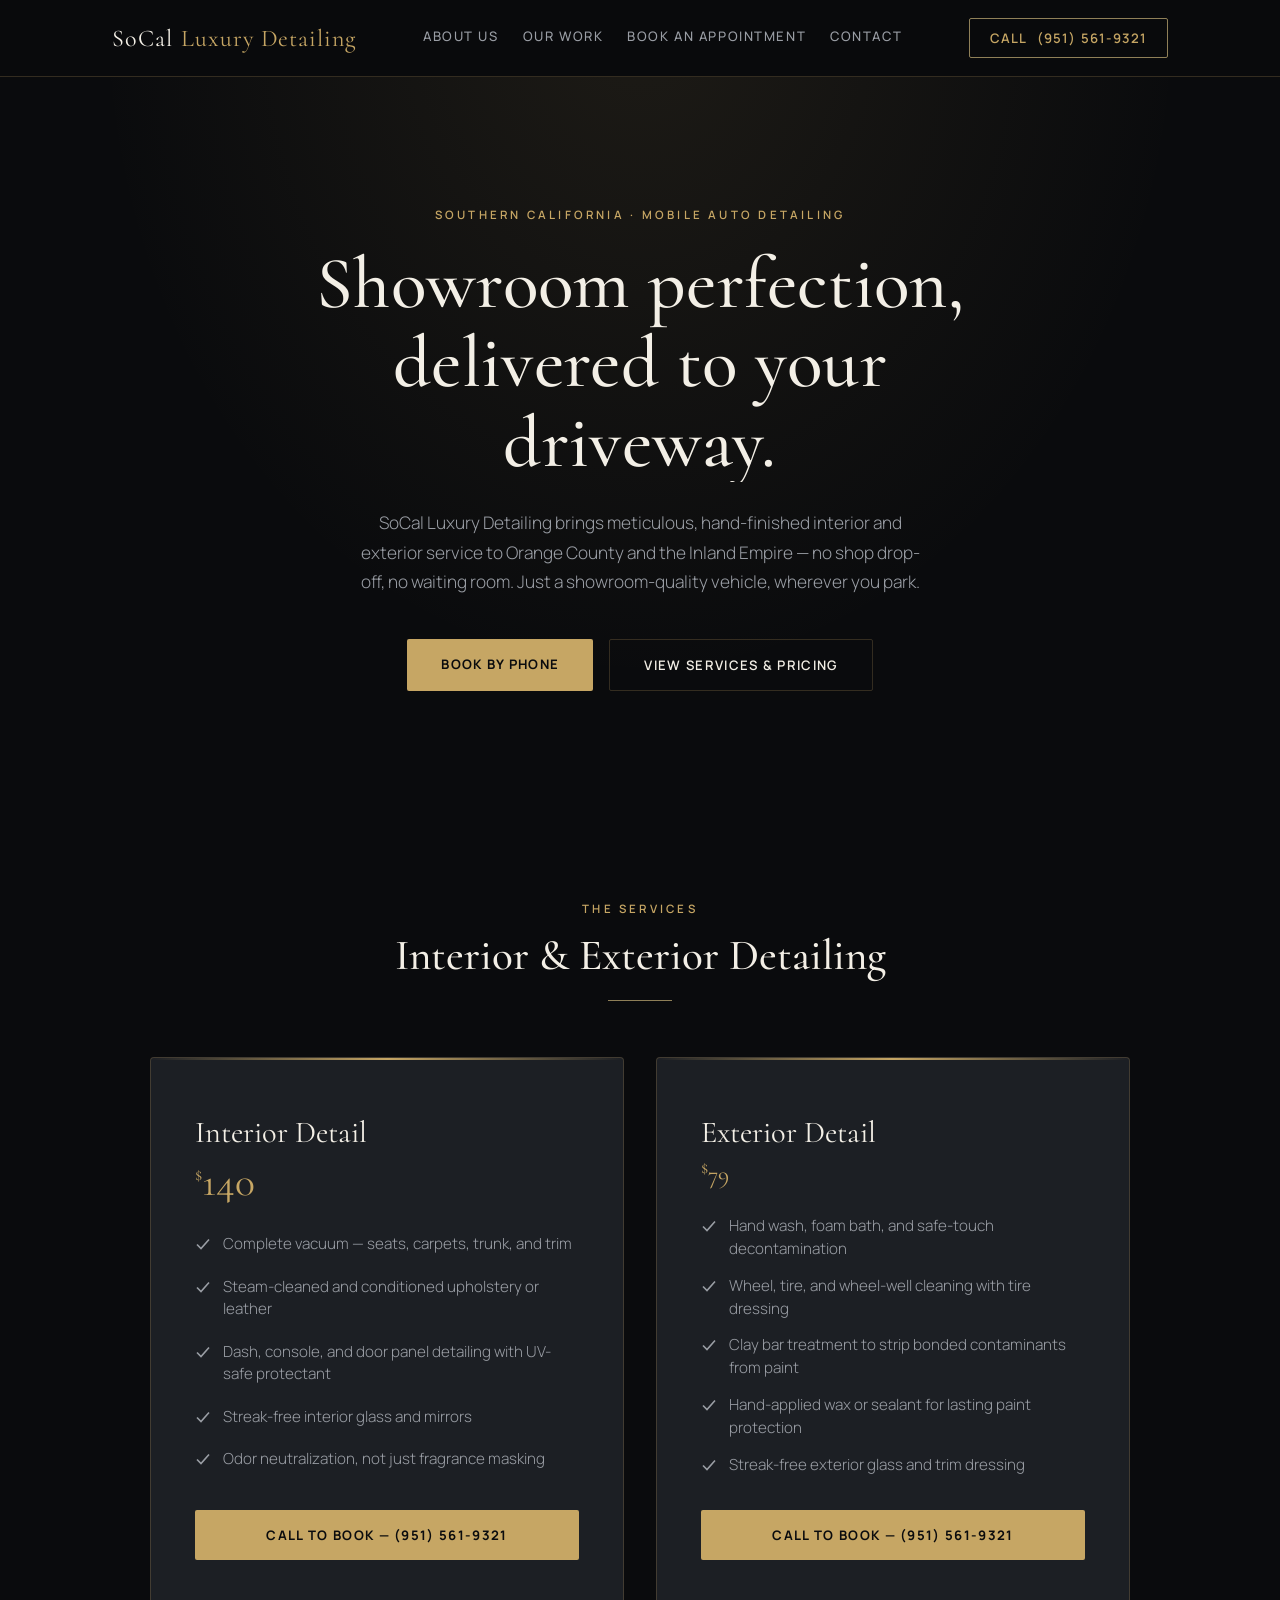
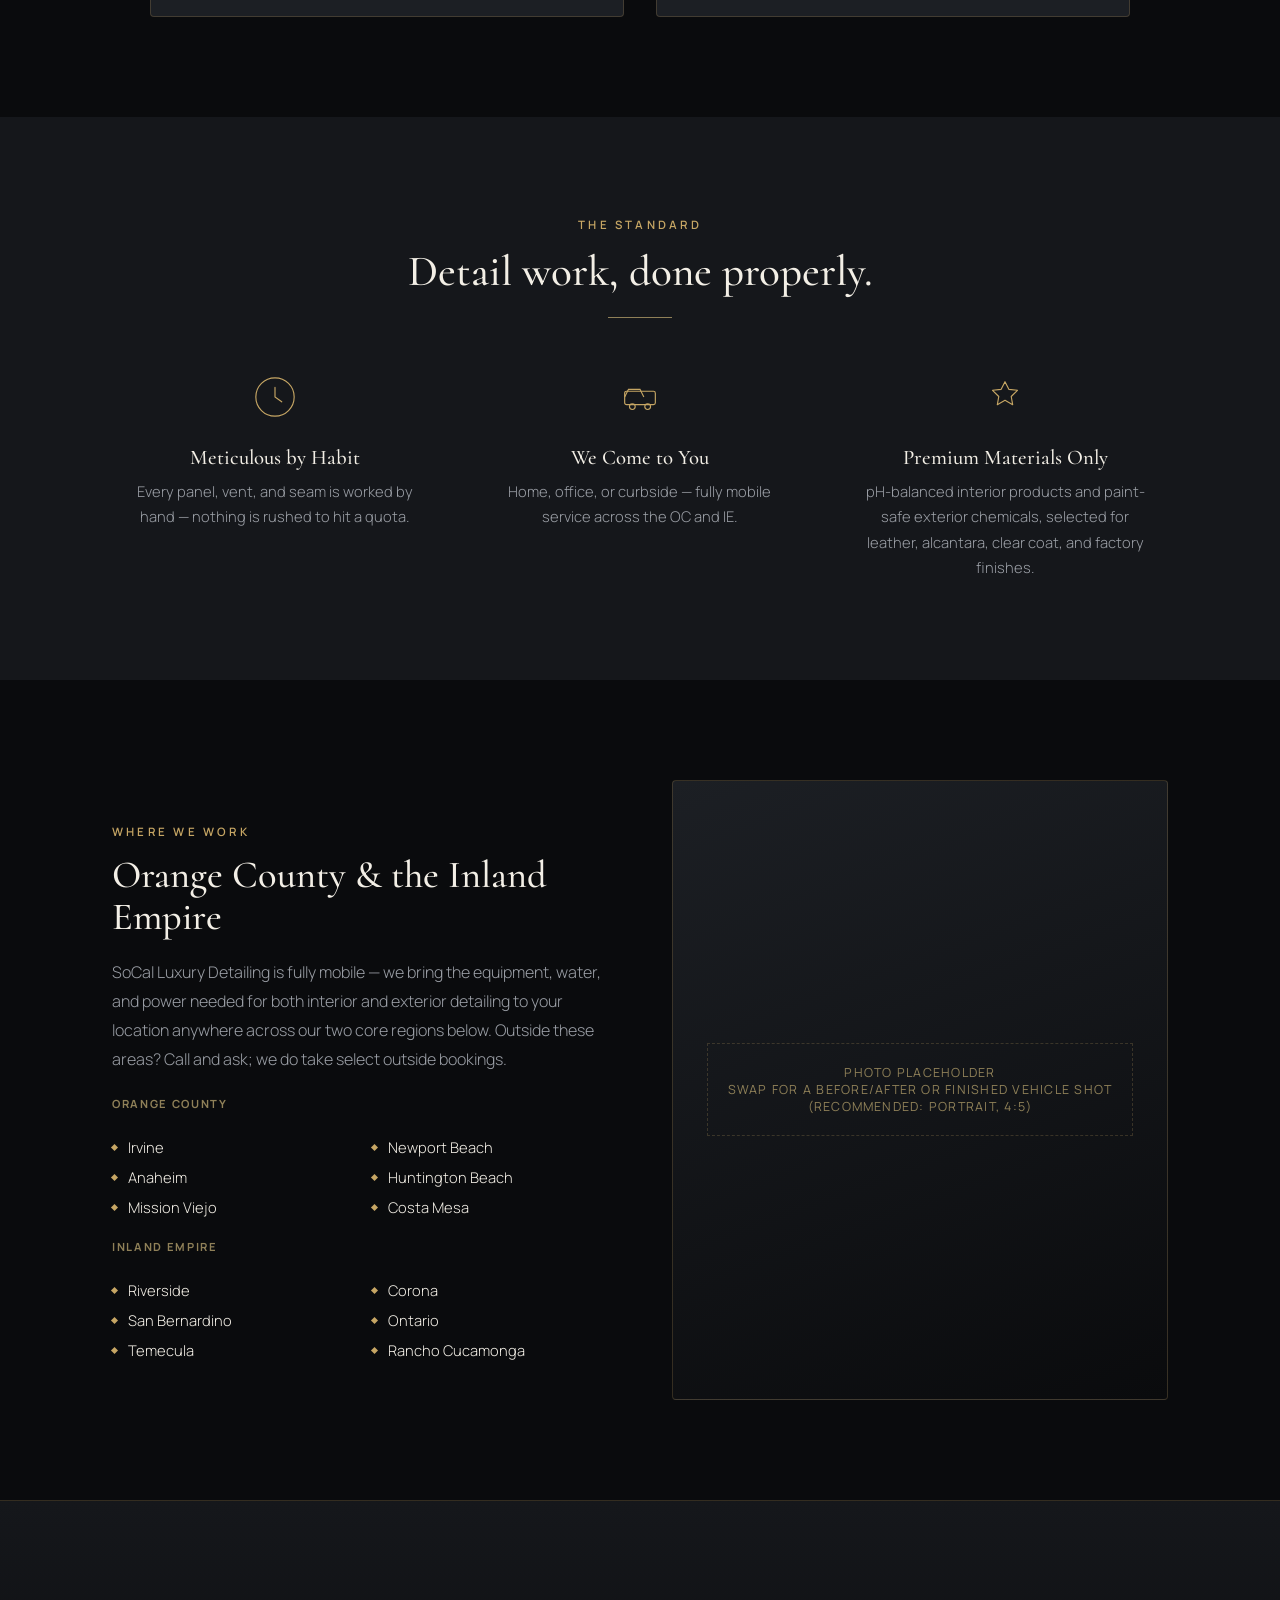
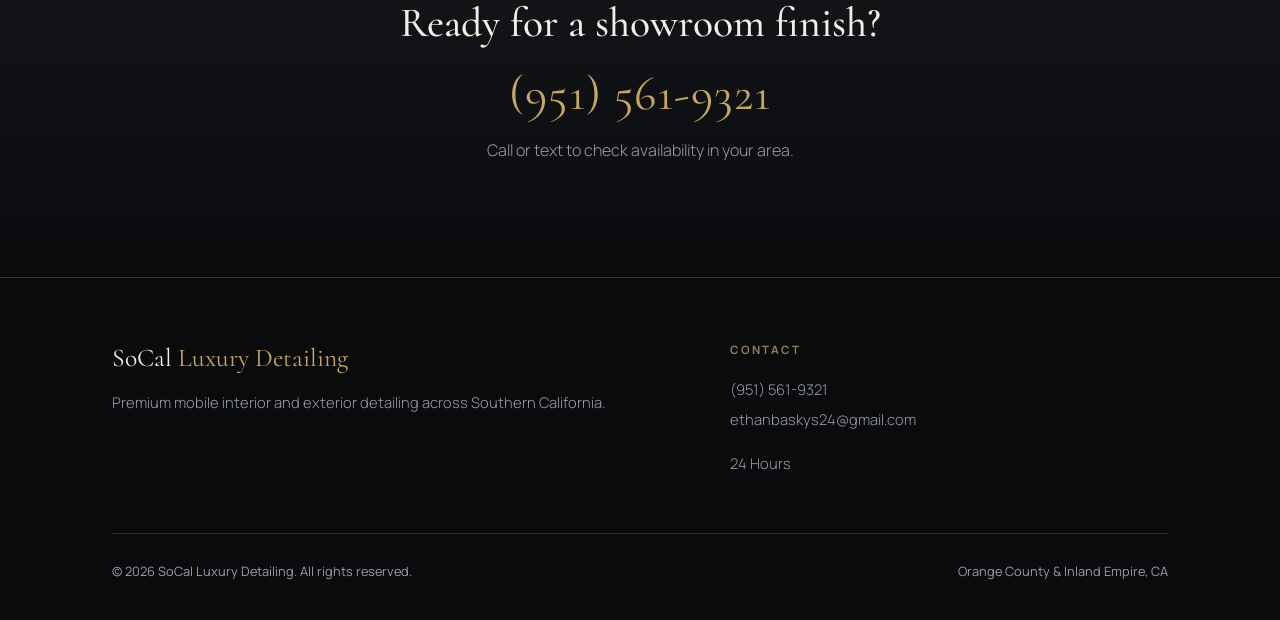
==== commit 8a50580c: "Update index.html" ====
--- a/index.html
+++ b/index.html
@@ -565,7 +565,7 @@
       <div class="service-card">
         <div class="service-name">Exterior Detail</div>
         <!-- [EDIT: PRICING] — replace with a set price or starting price once you decide -->
-        <div class="price call-price">Call for Pricing</div>
+        <div class="price call-price"><sup>$</sup>79</div>
         <ul>
           <li>
             <svg width="16" height="16" viewBox="0 0 16 16" fill="none"><path d="M2 8.5L6 12.5L14 3.5" stroke="currentColor" stroke-width="1.6"/></svg>
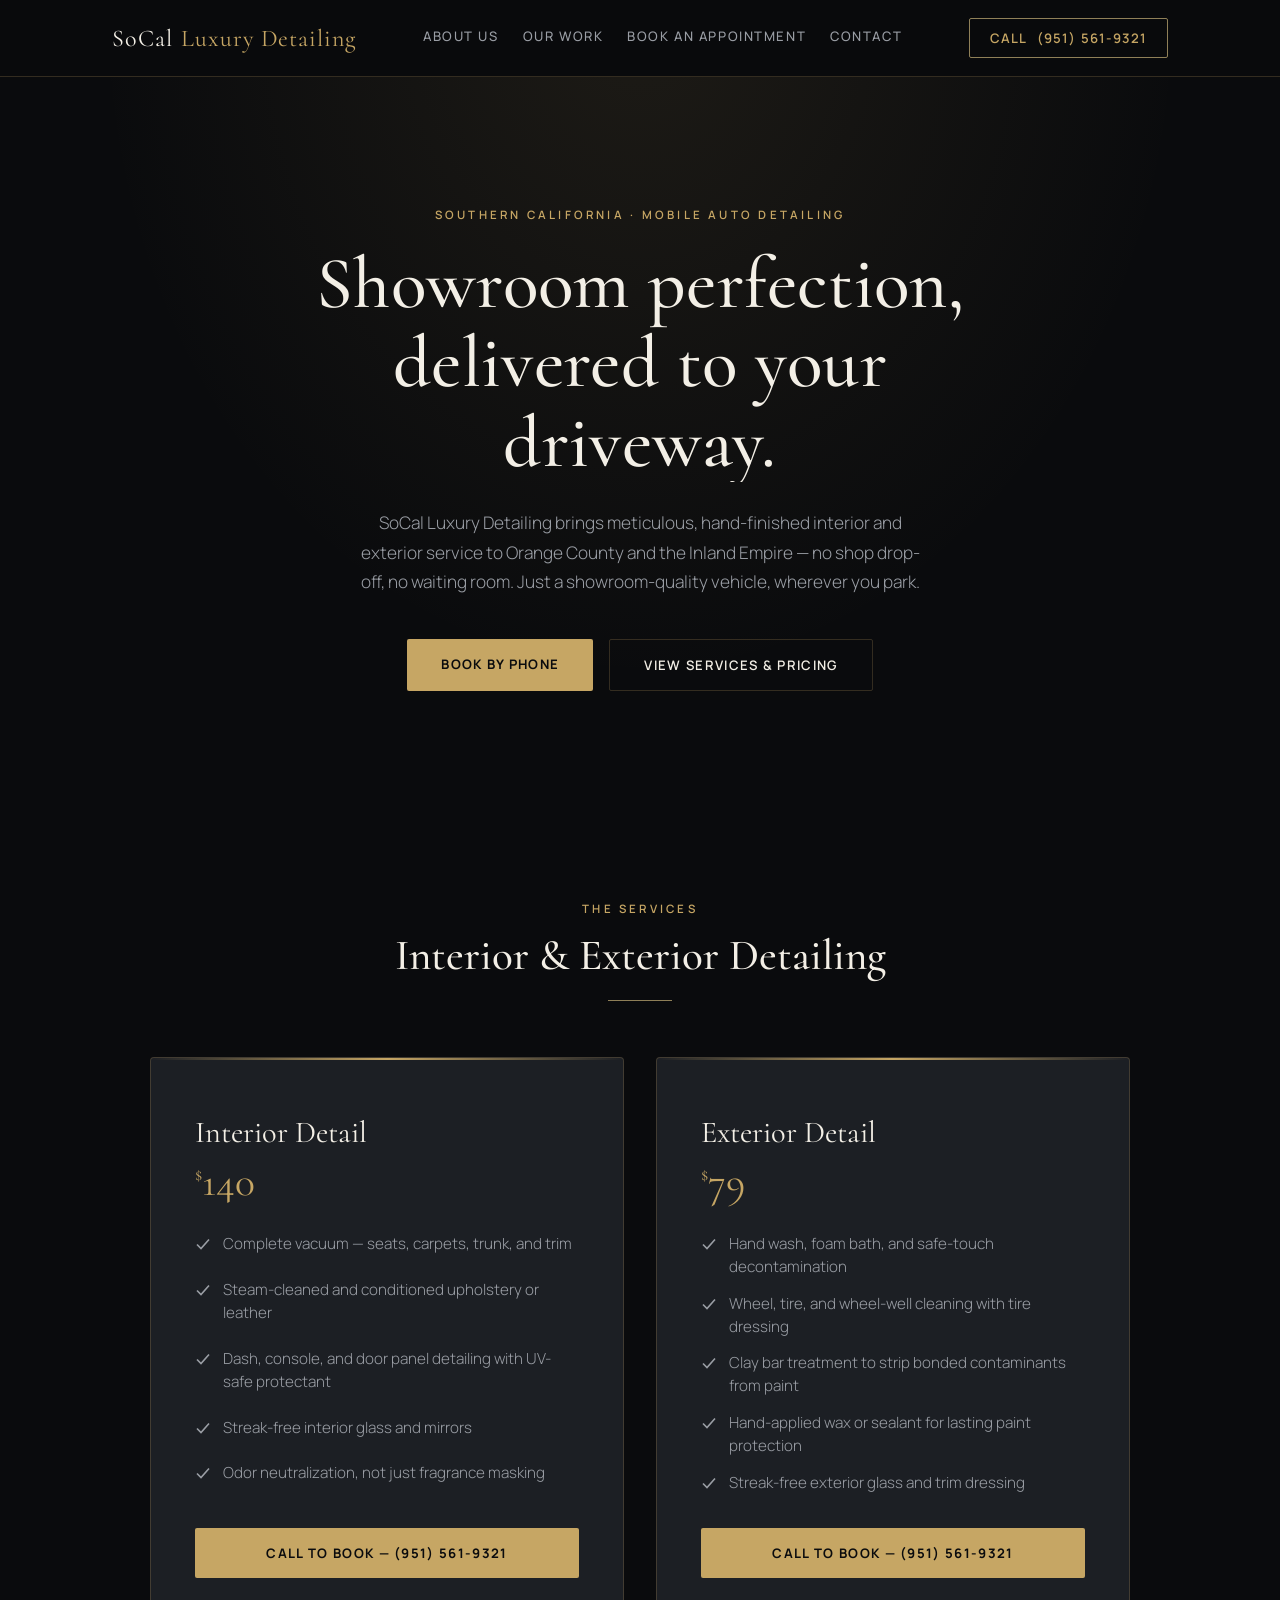
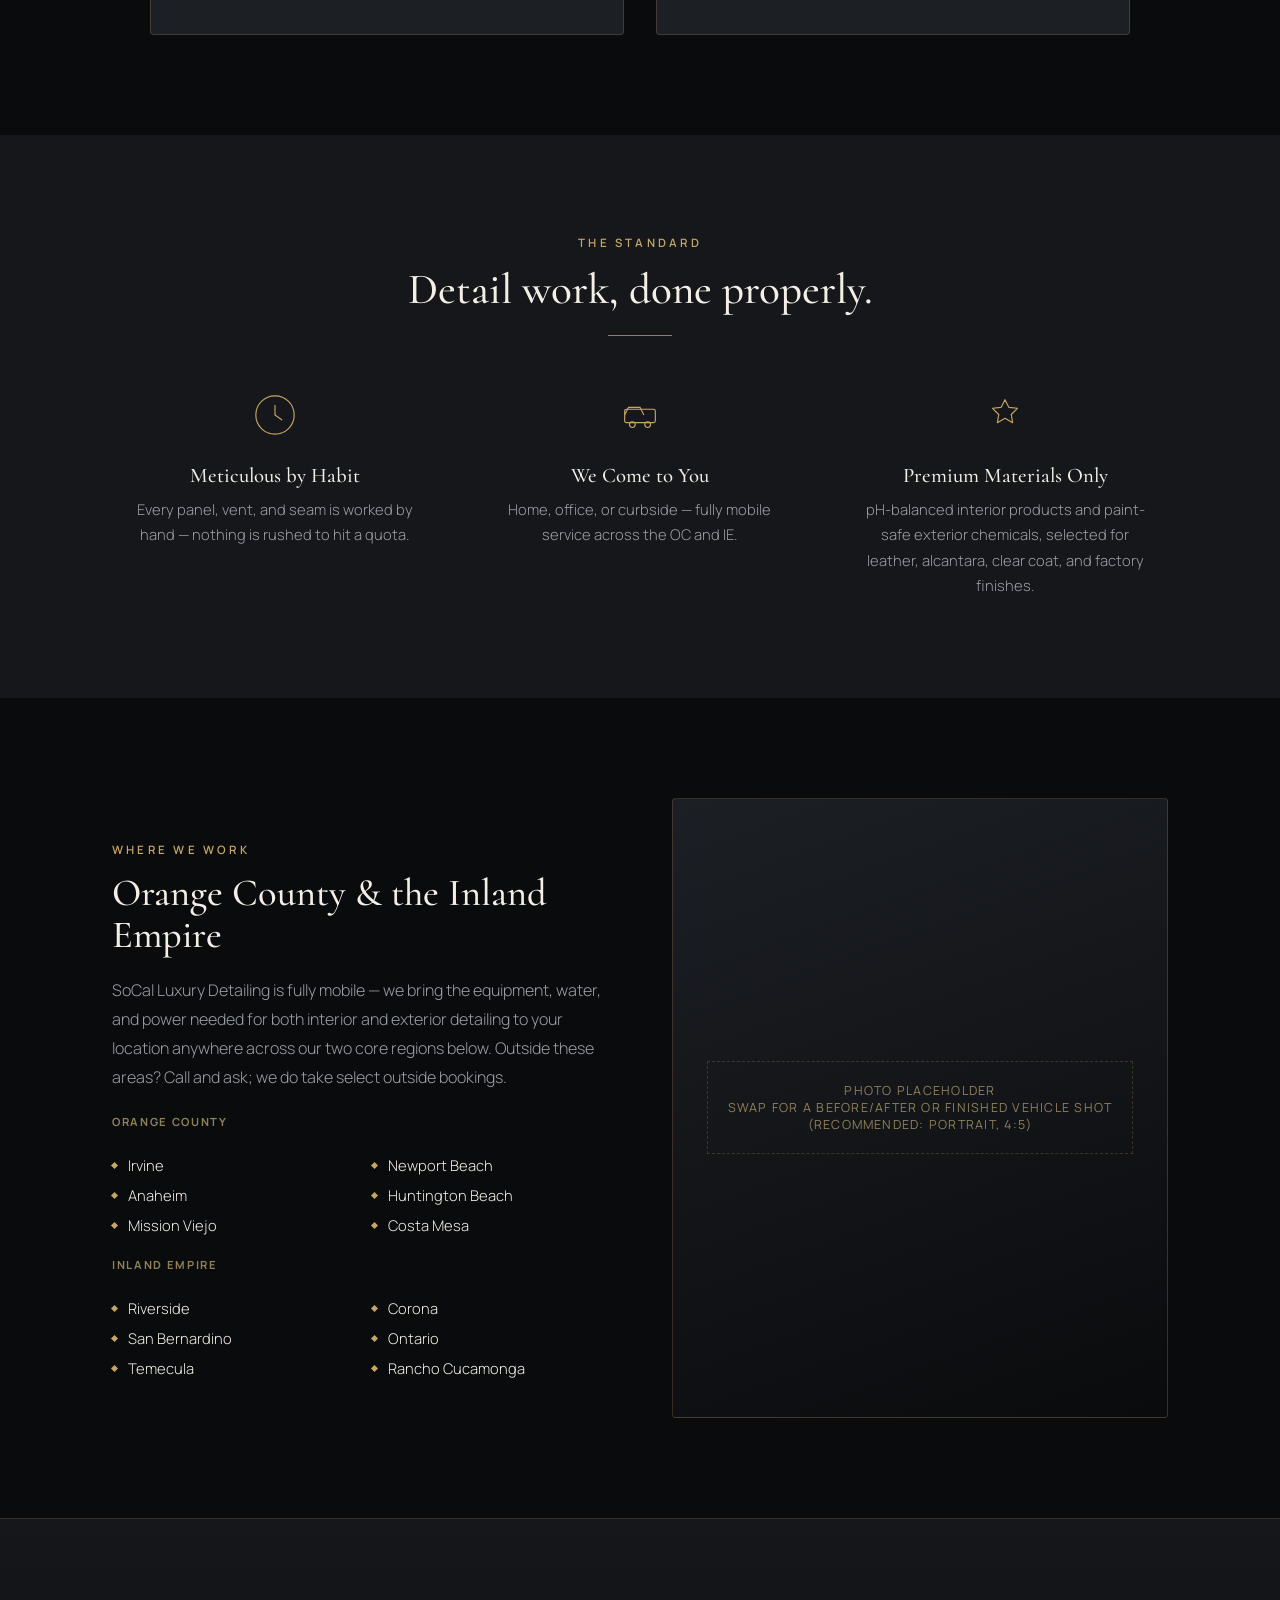
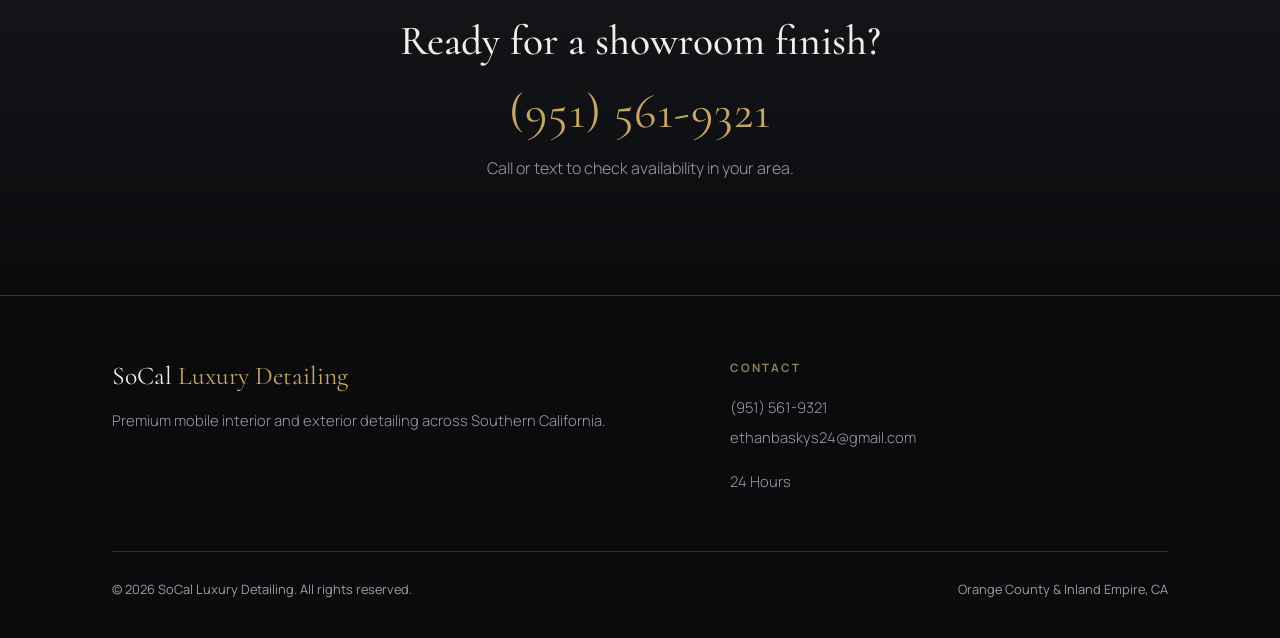
==== commit a12267c4: "Update index.html fixed ext price" ====
--- a/index.html
+++ b/index.html
@@ -298,7 +298,7 @@
   margin: 6px 0 26px;
 }
 .service-card .price sup{ font-size: 1.1rem; top: -1.2em; }
-.service-card .price.call-price{ font-size: 1.5rem; }
+.service-card .price.call-price{ font-size: 2.6rem; }
 .service-card ul{
   list-style: none;
   padding:0;
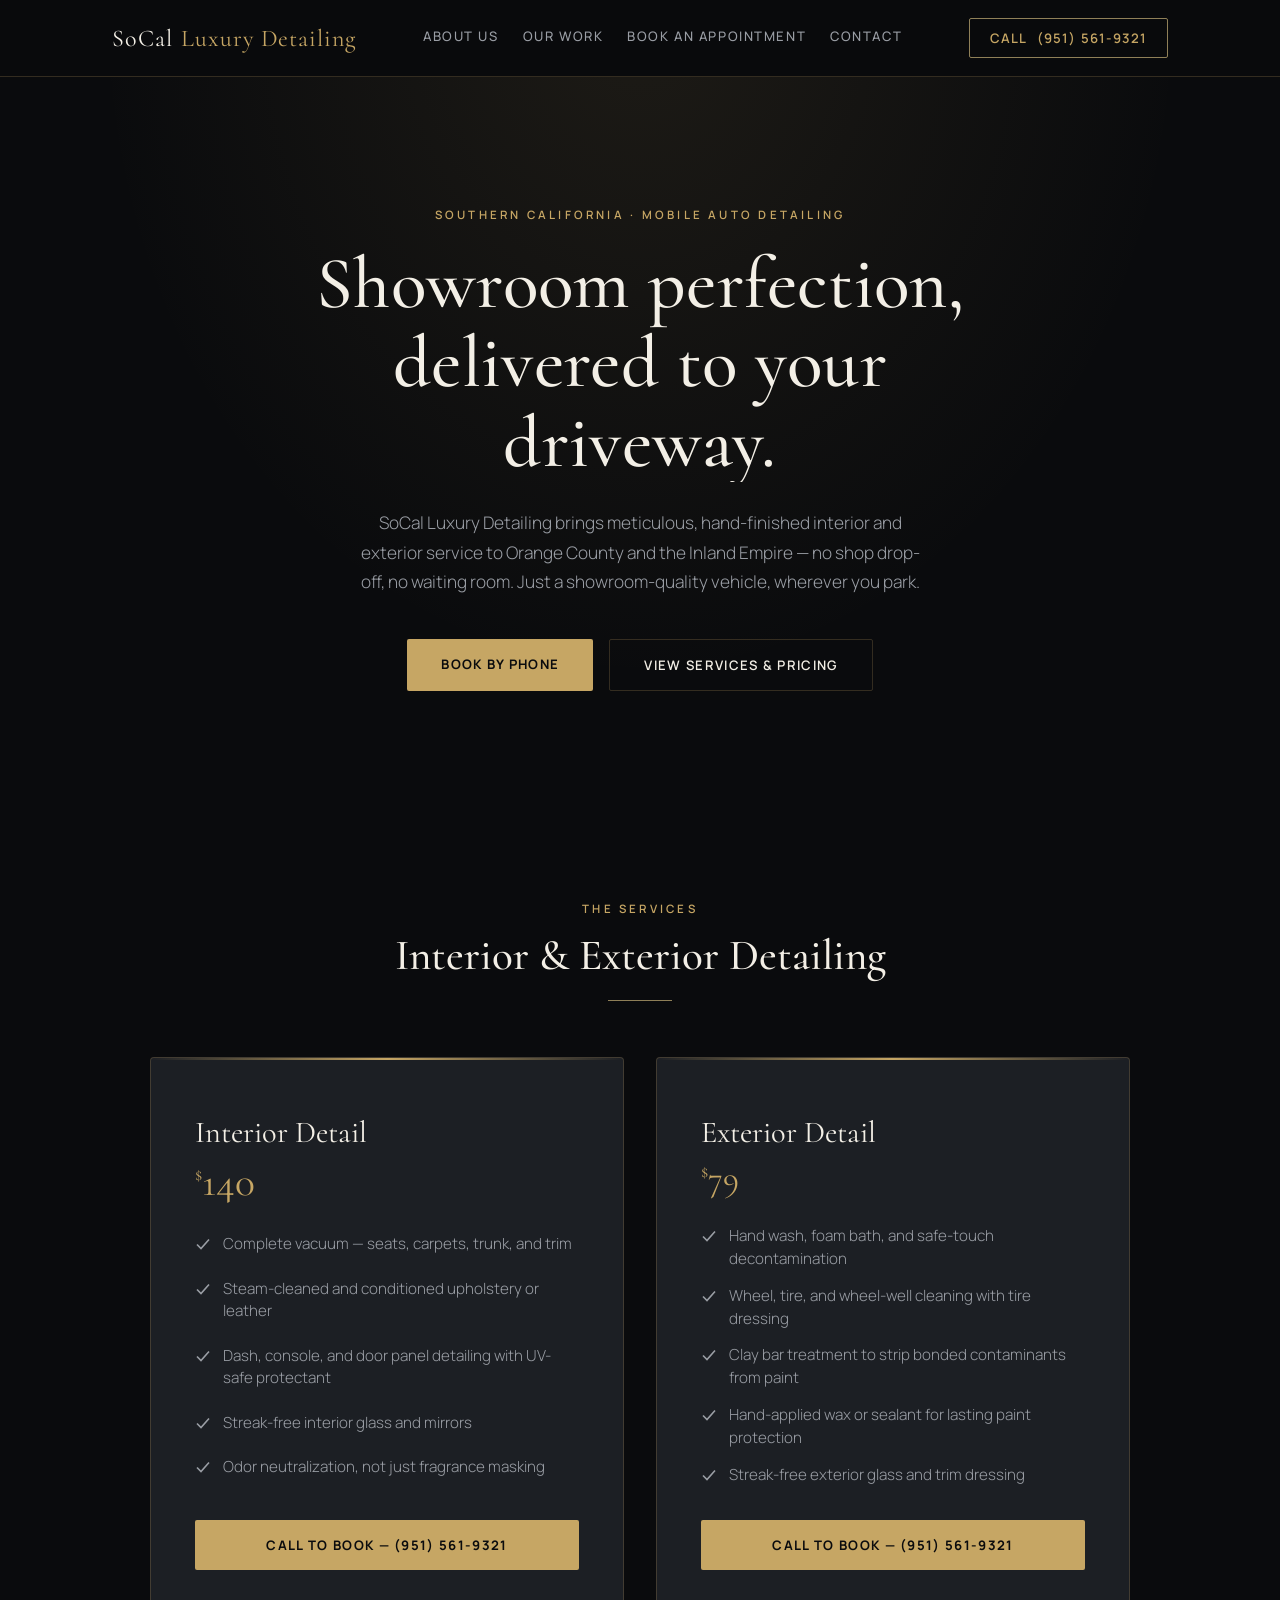
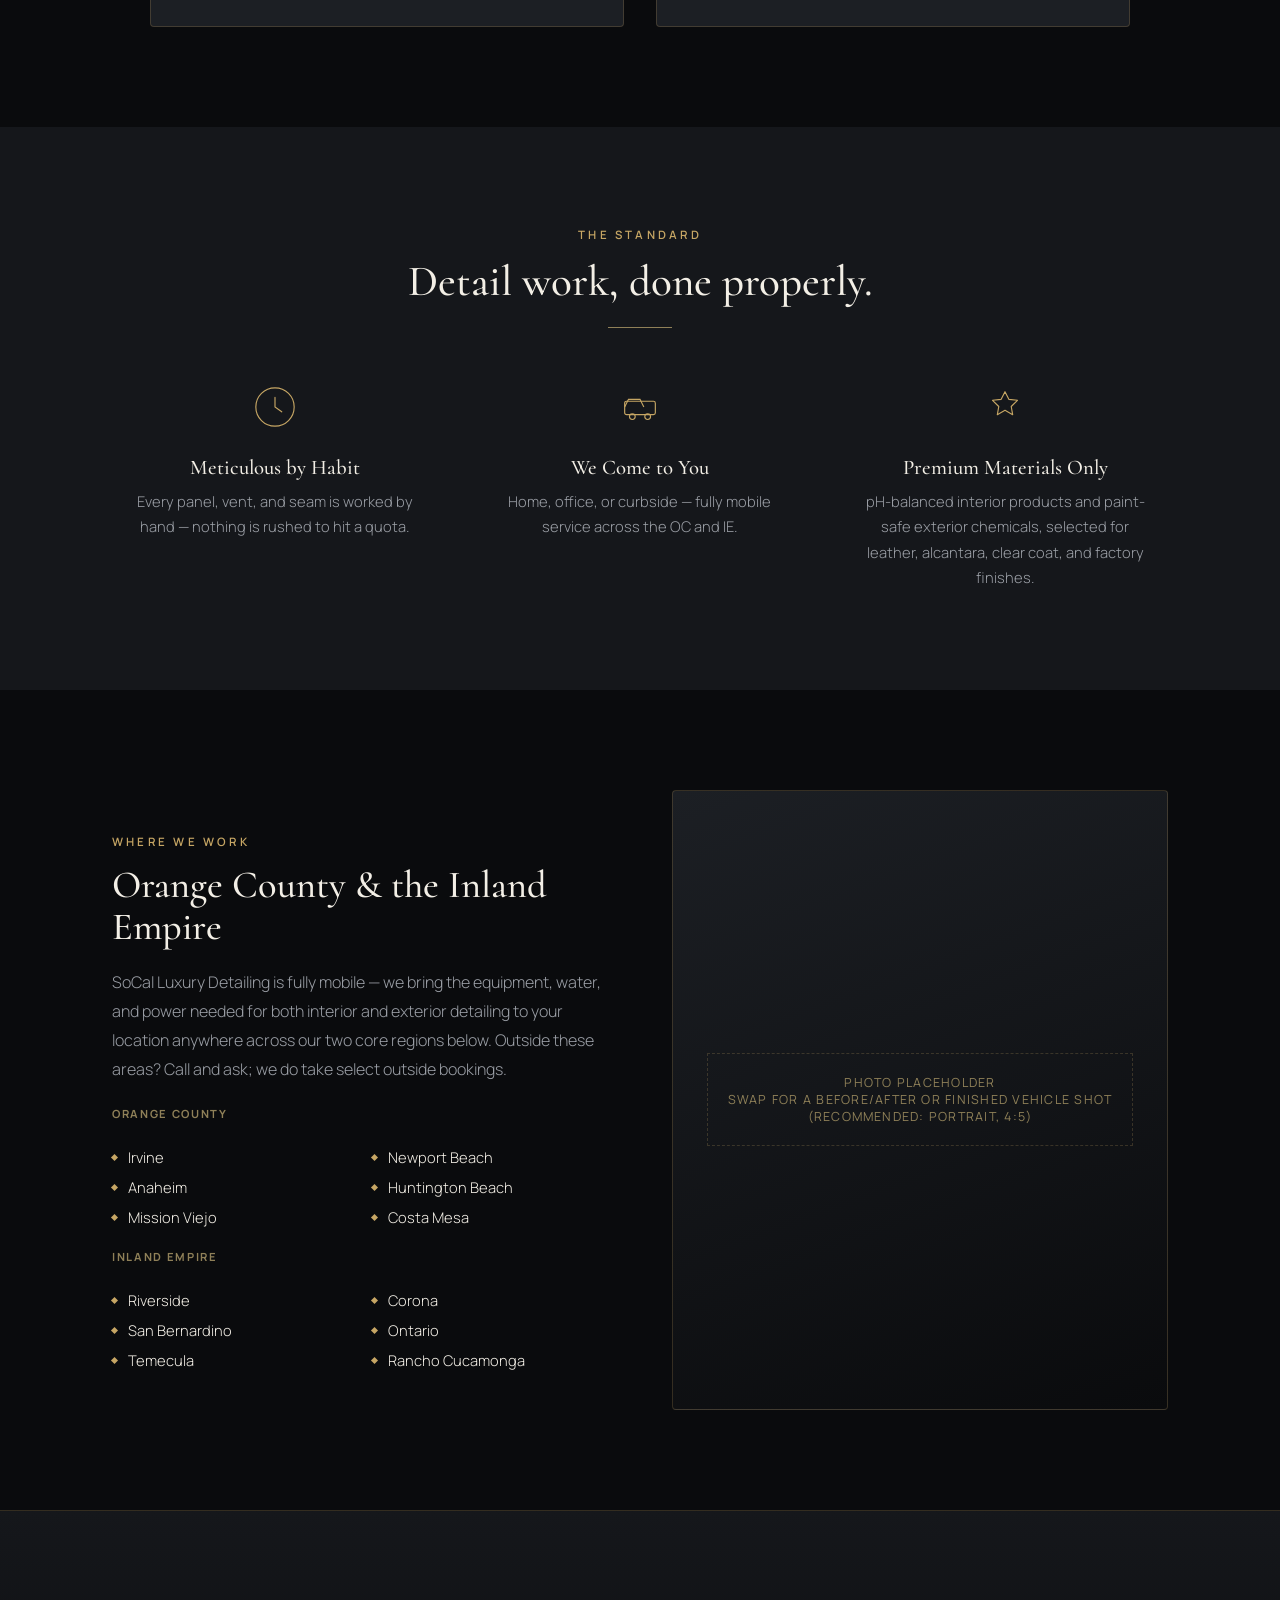
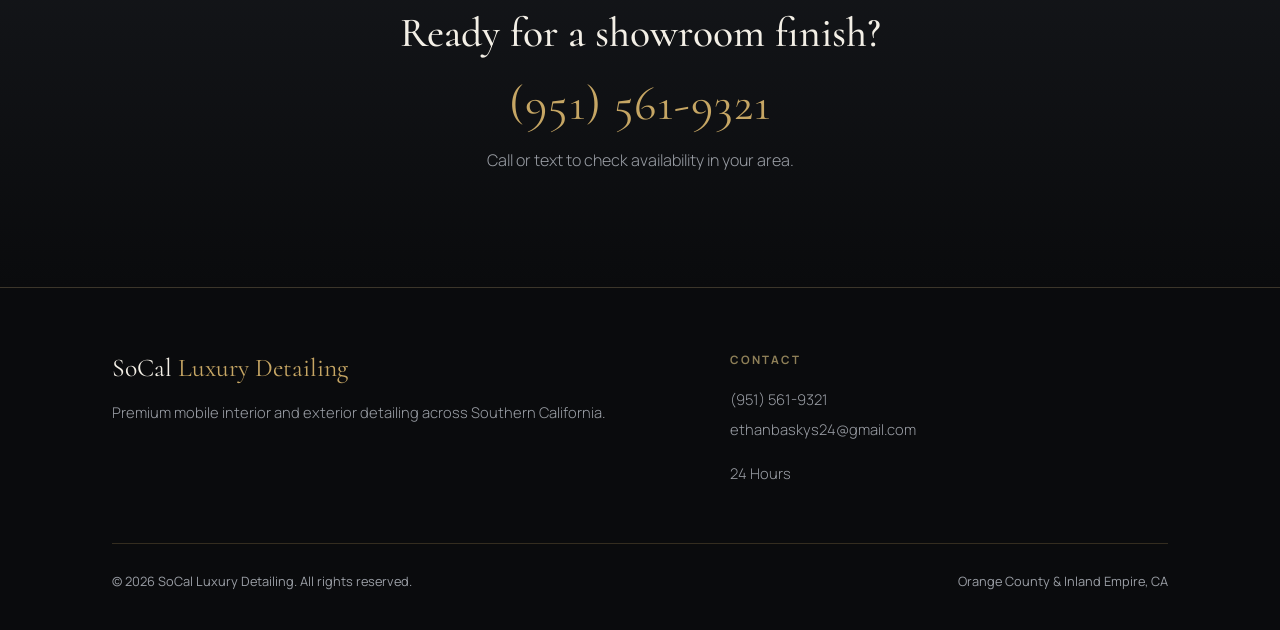
==== commit a1075cfd: "Update index.html" ====
--- a/index.html
+++ b/index.html
@@ -298,7 +298,7 @@
   margin: 6px 0 26px;
 }
 .service-card .price sup{ font-size: 1.1rem; top: -1.2em; }
-.service-card .price.call-price{ font-size: 2.6rem; }
+.service-card .price.call-price{ font-size: 2.15rem; }
 .service-card ul{
   list-style: none;
   padding:0;
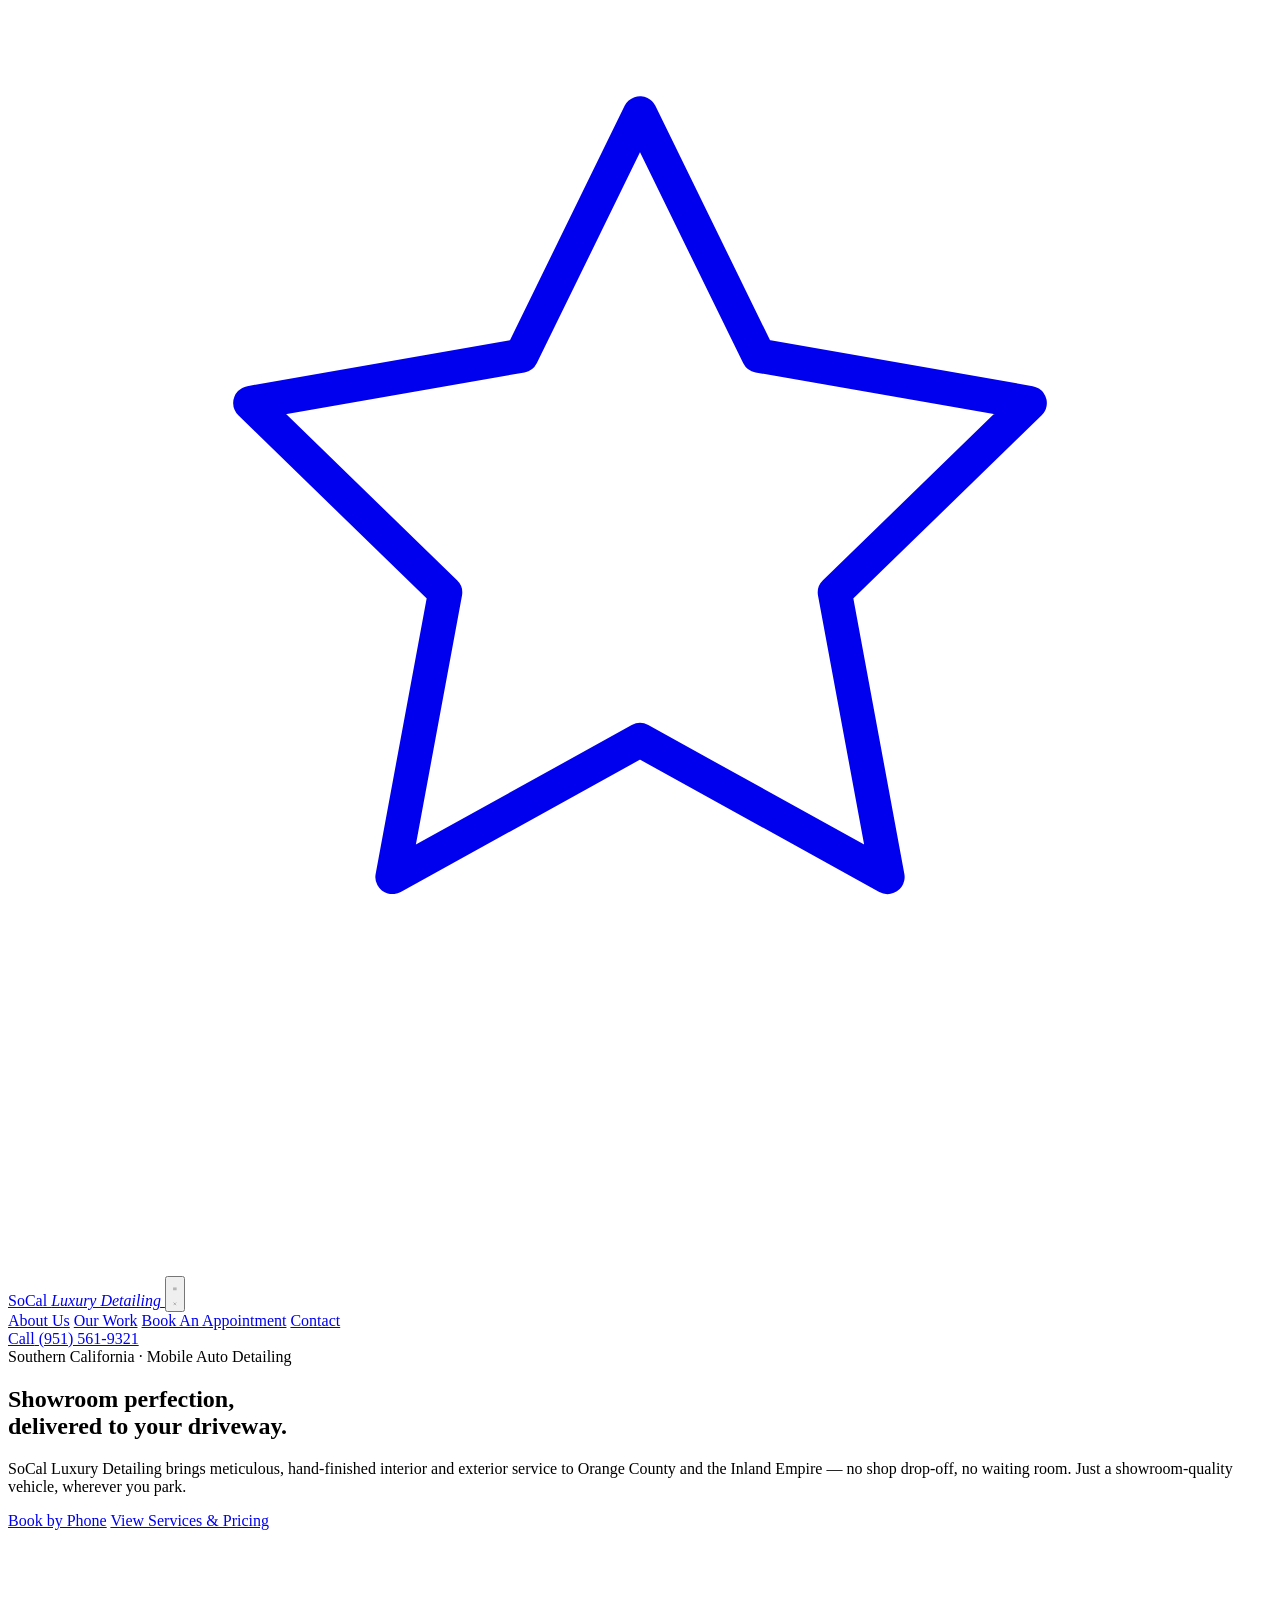
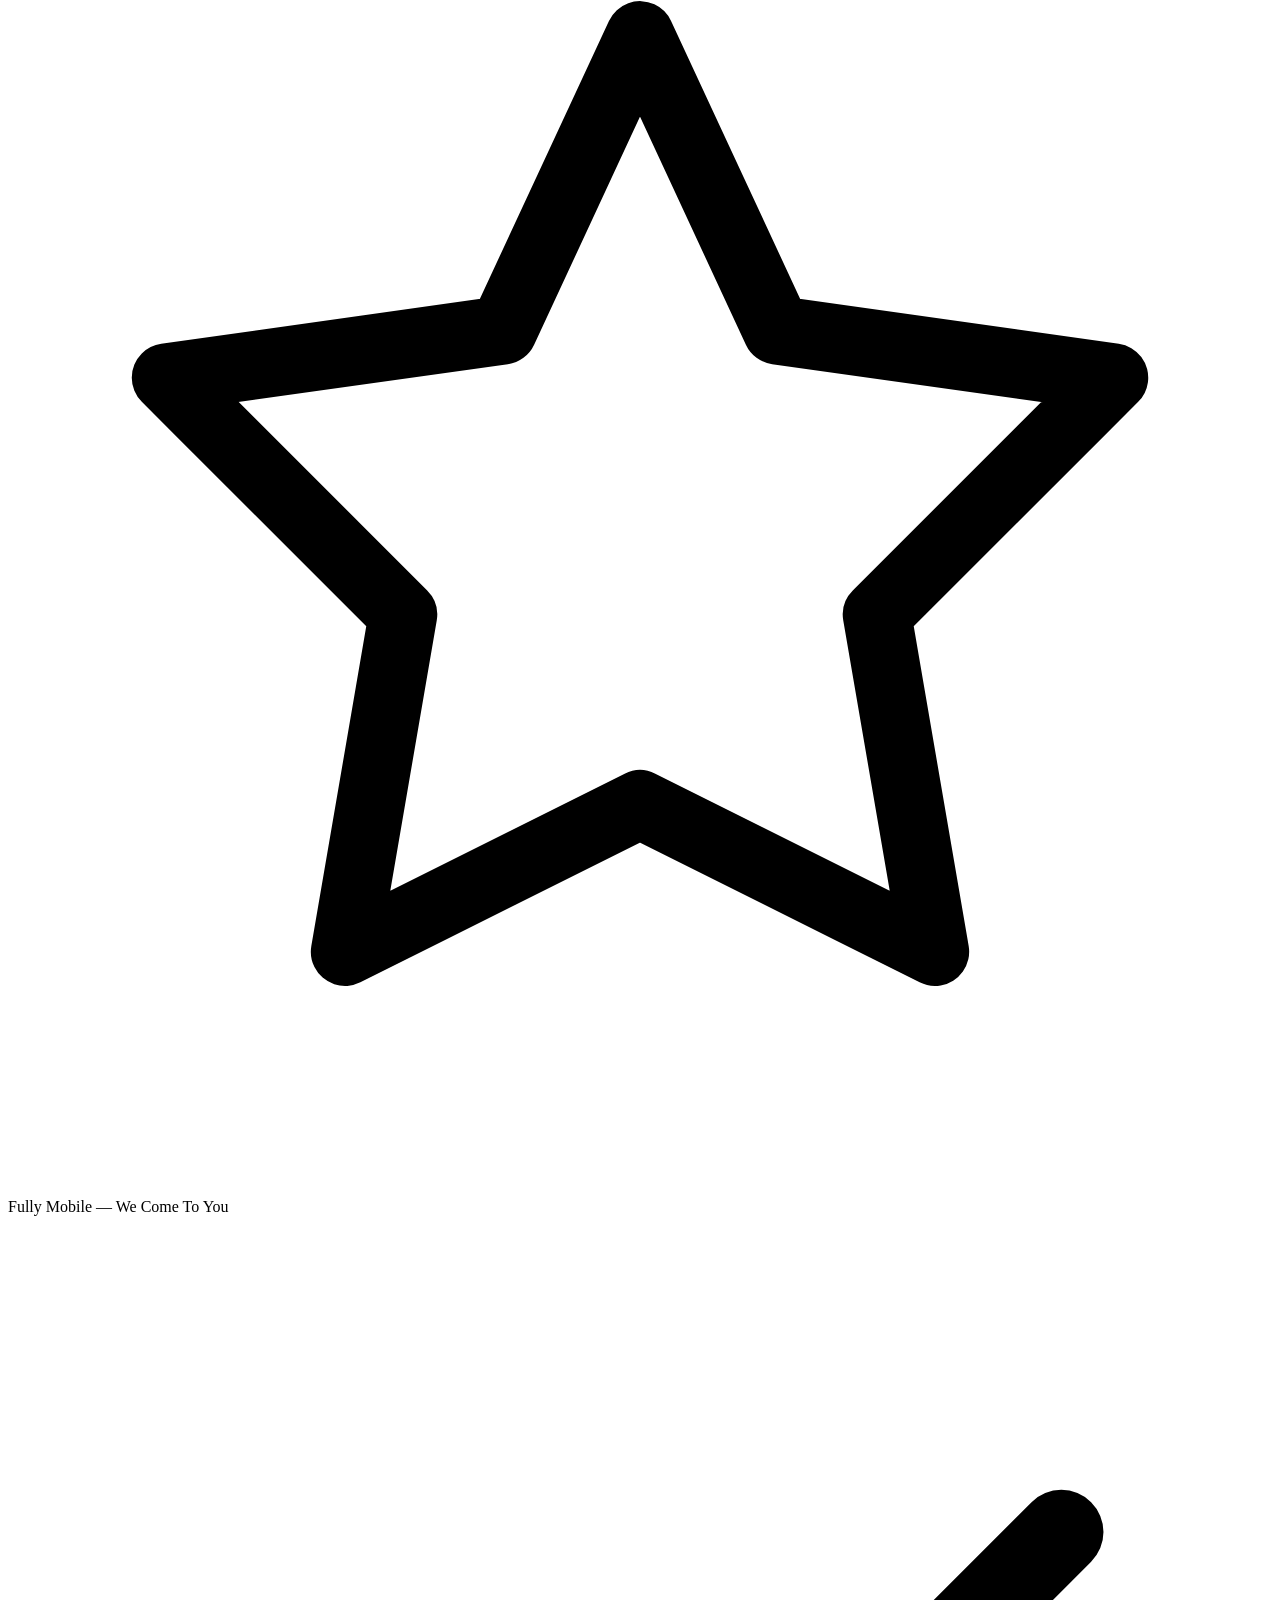
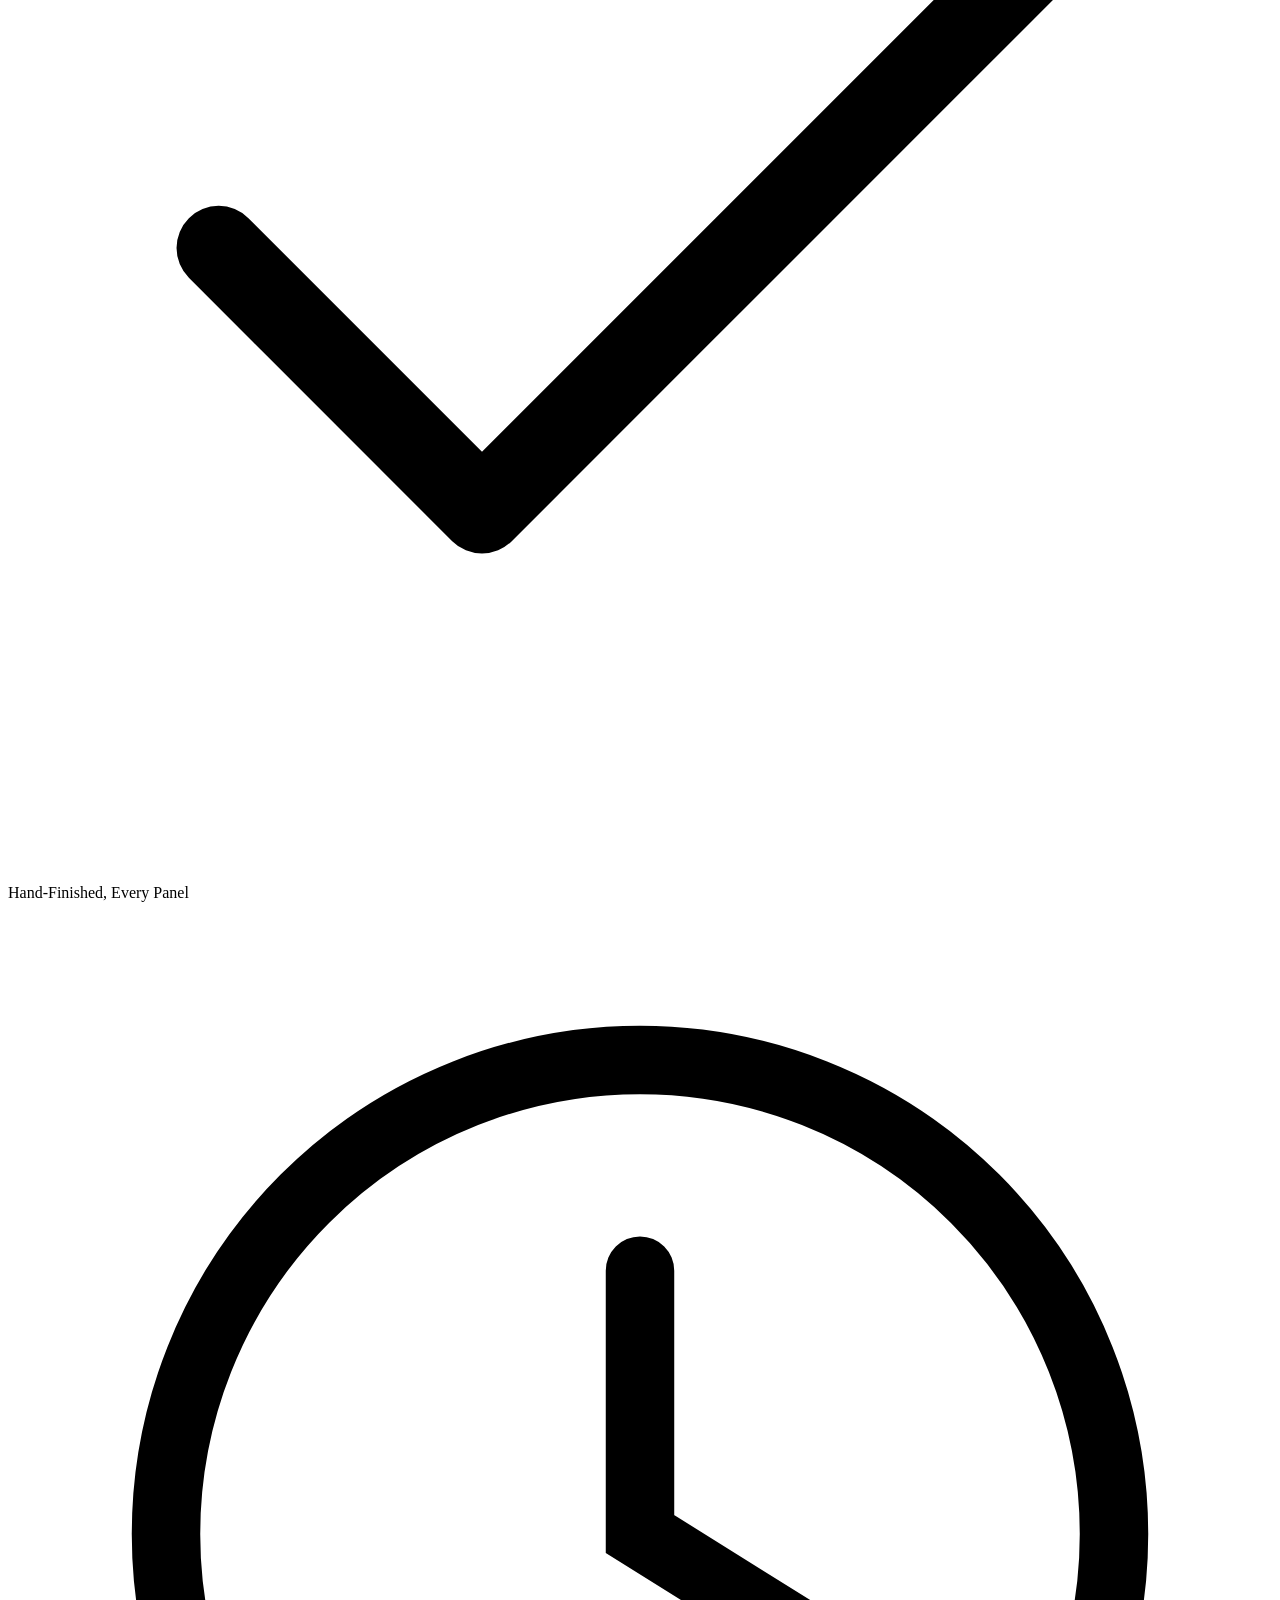
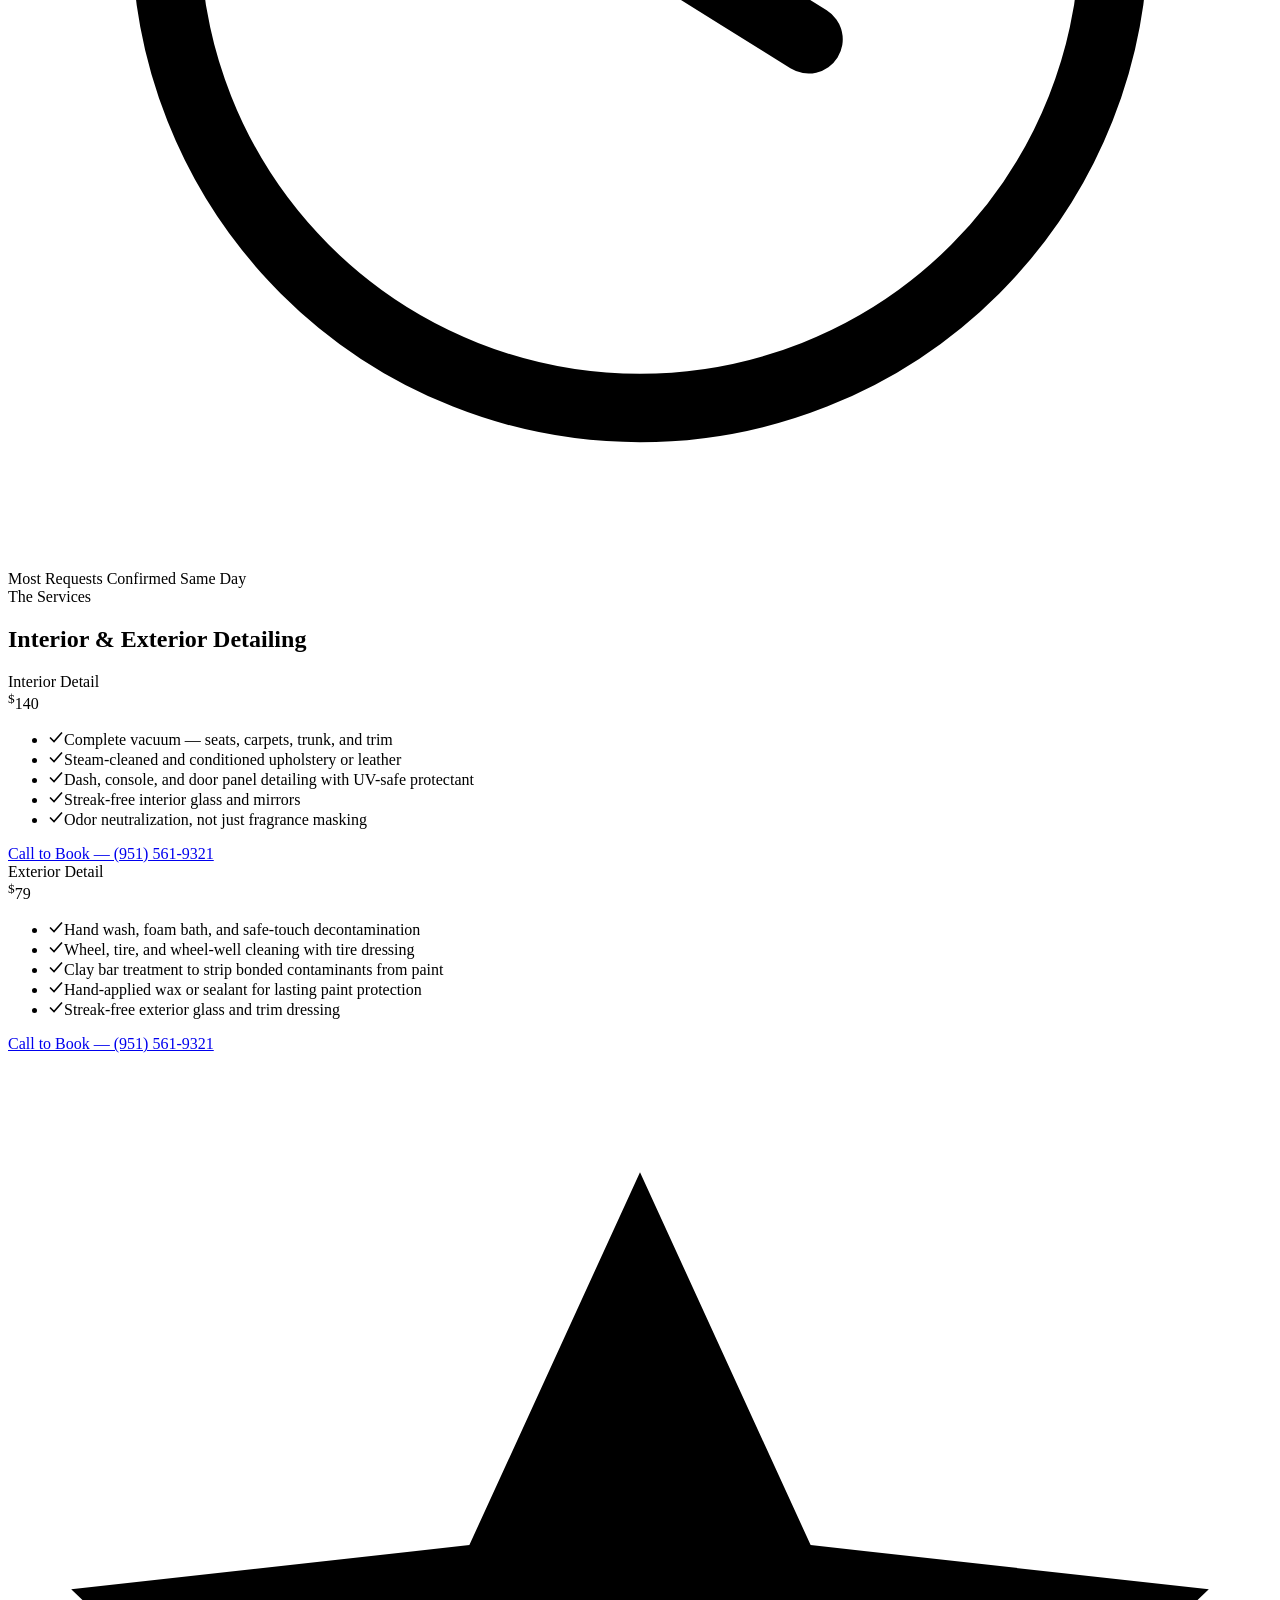
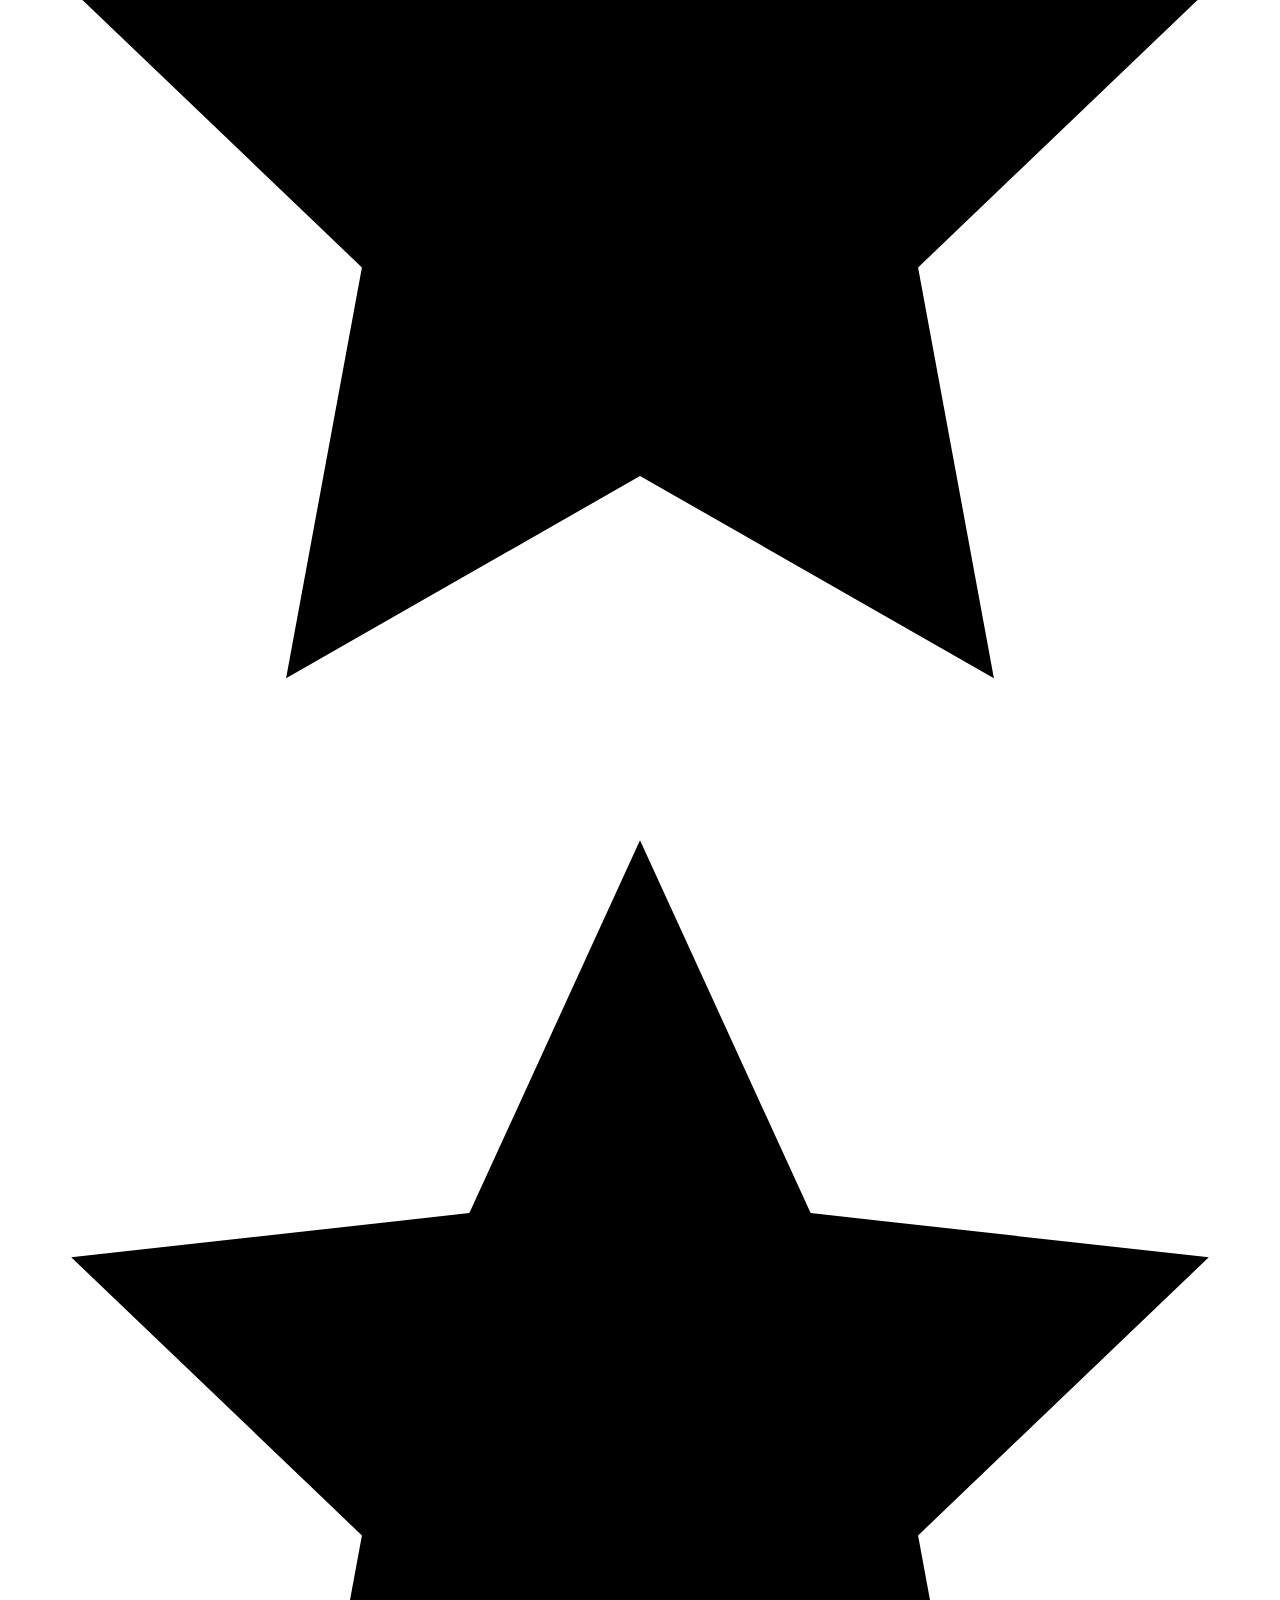
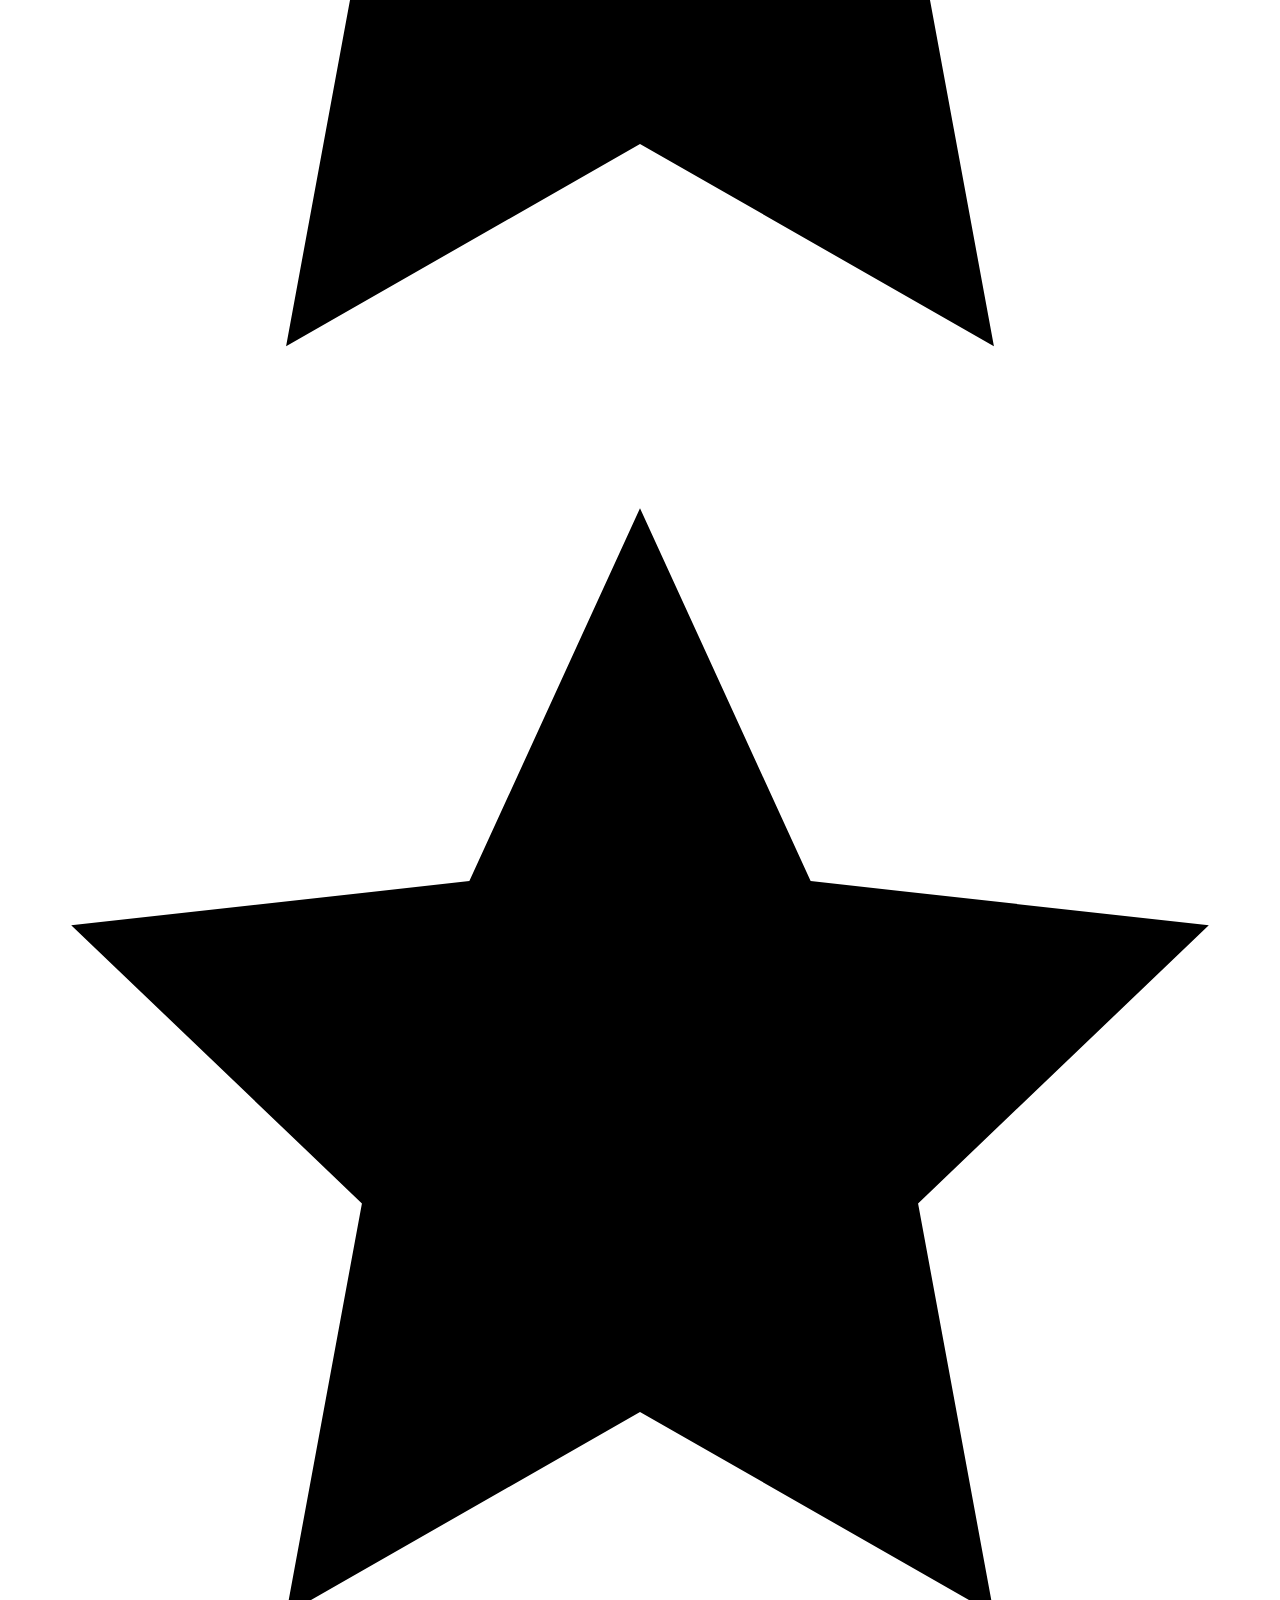
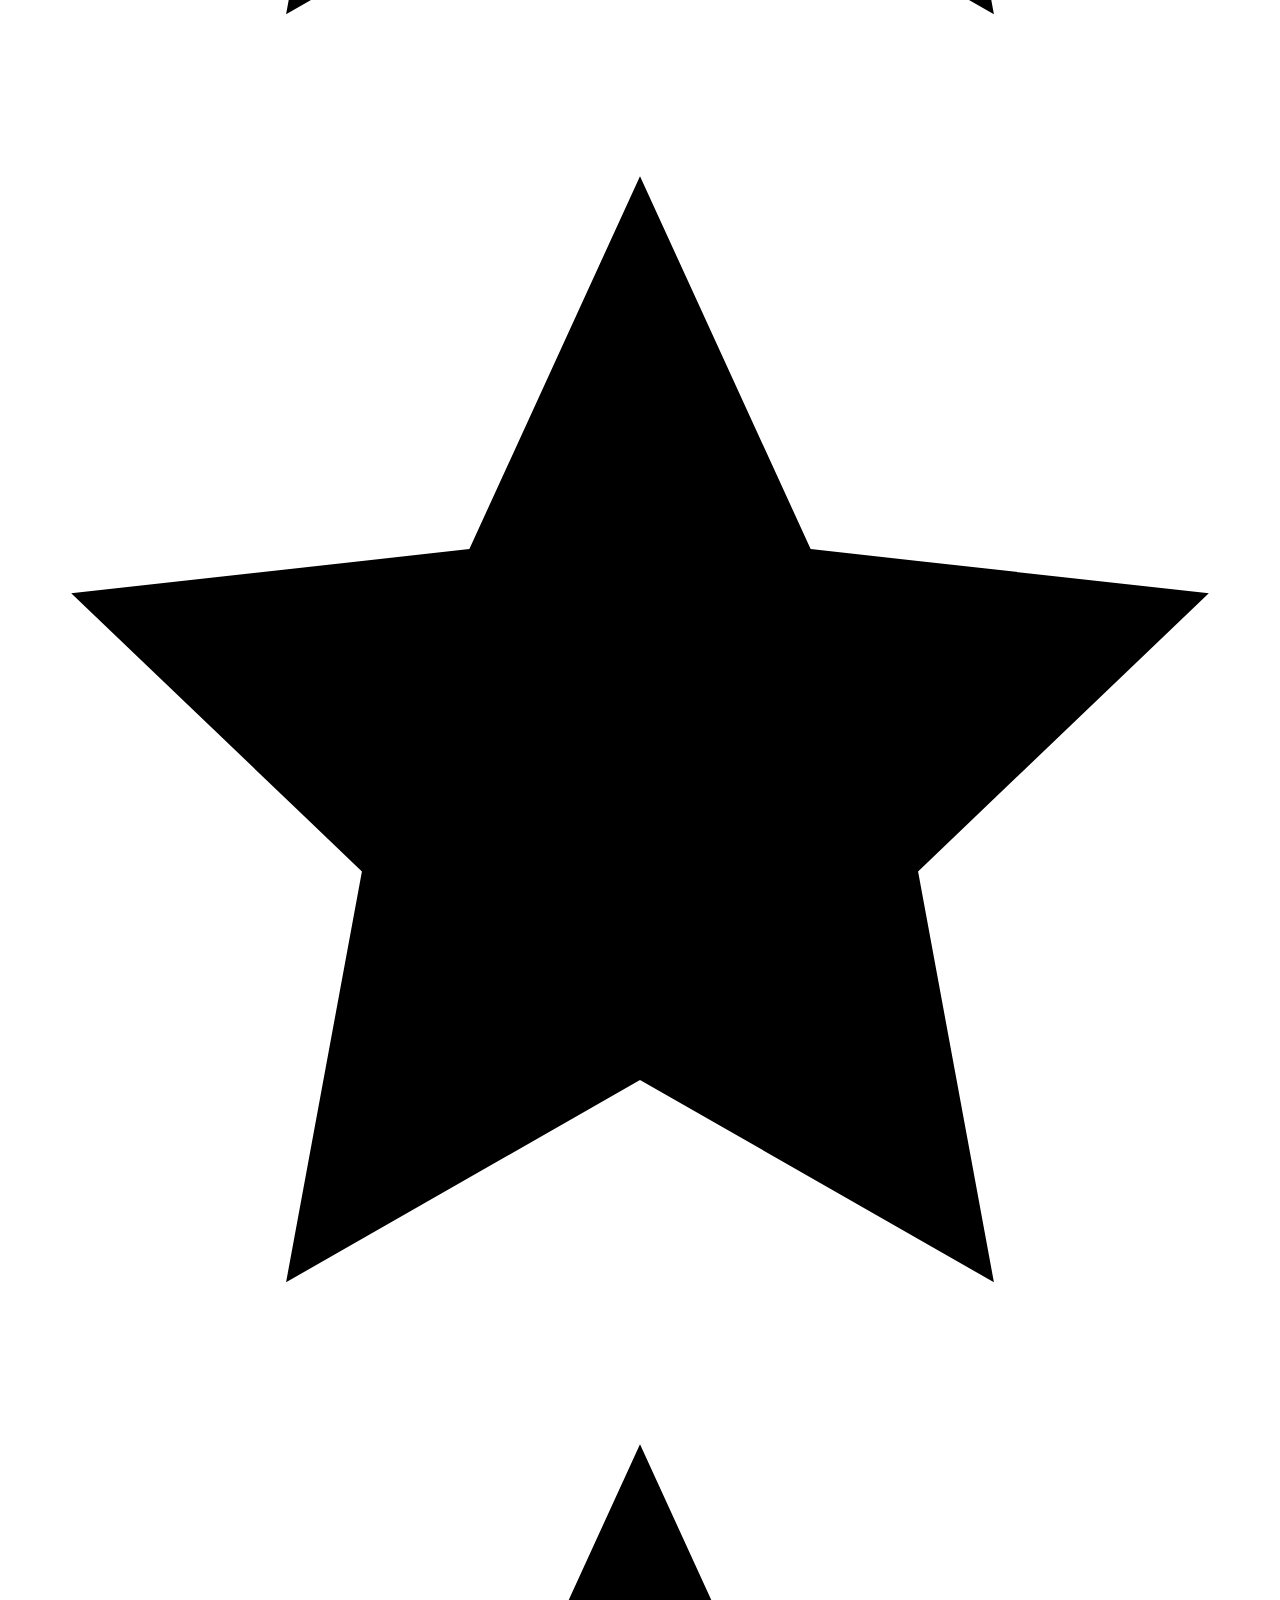
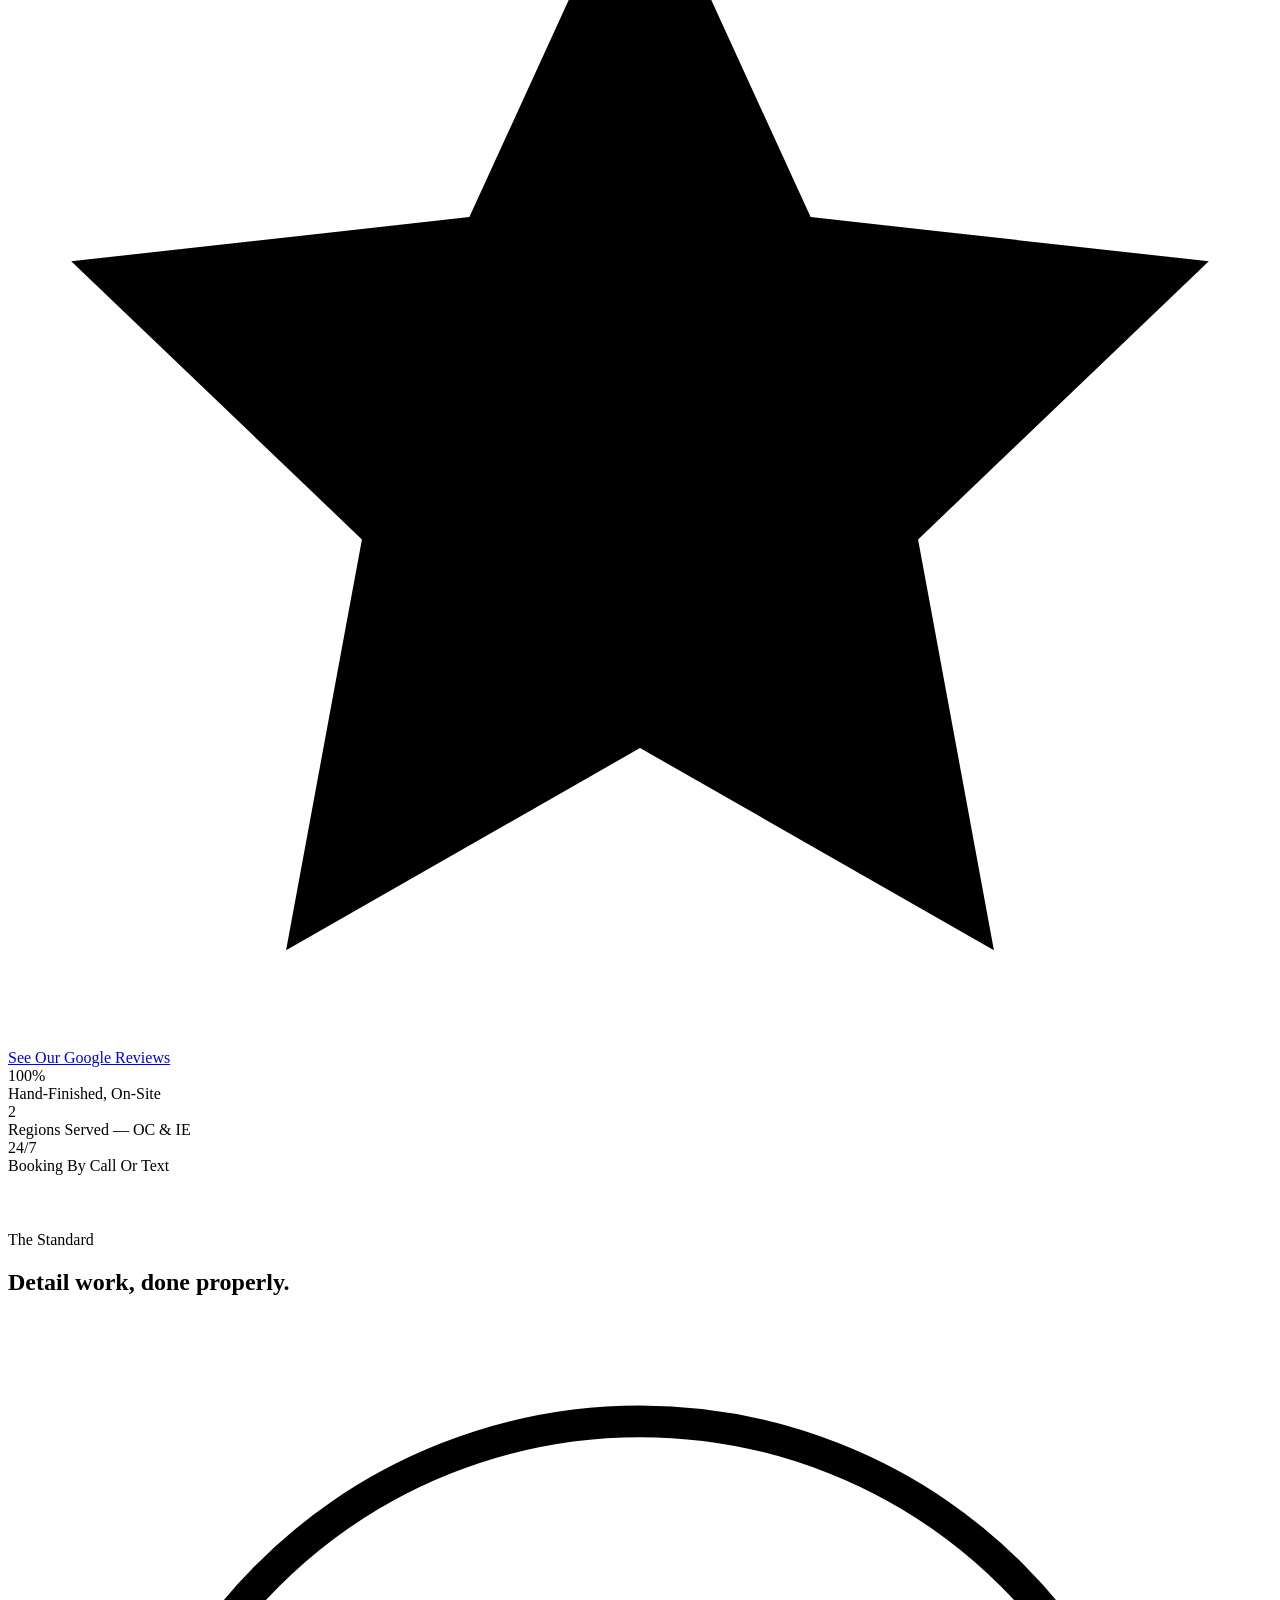
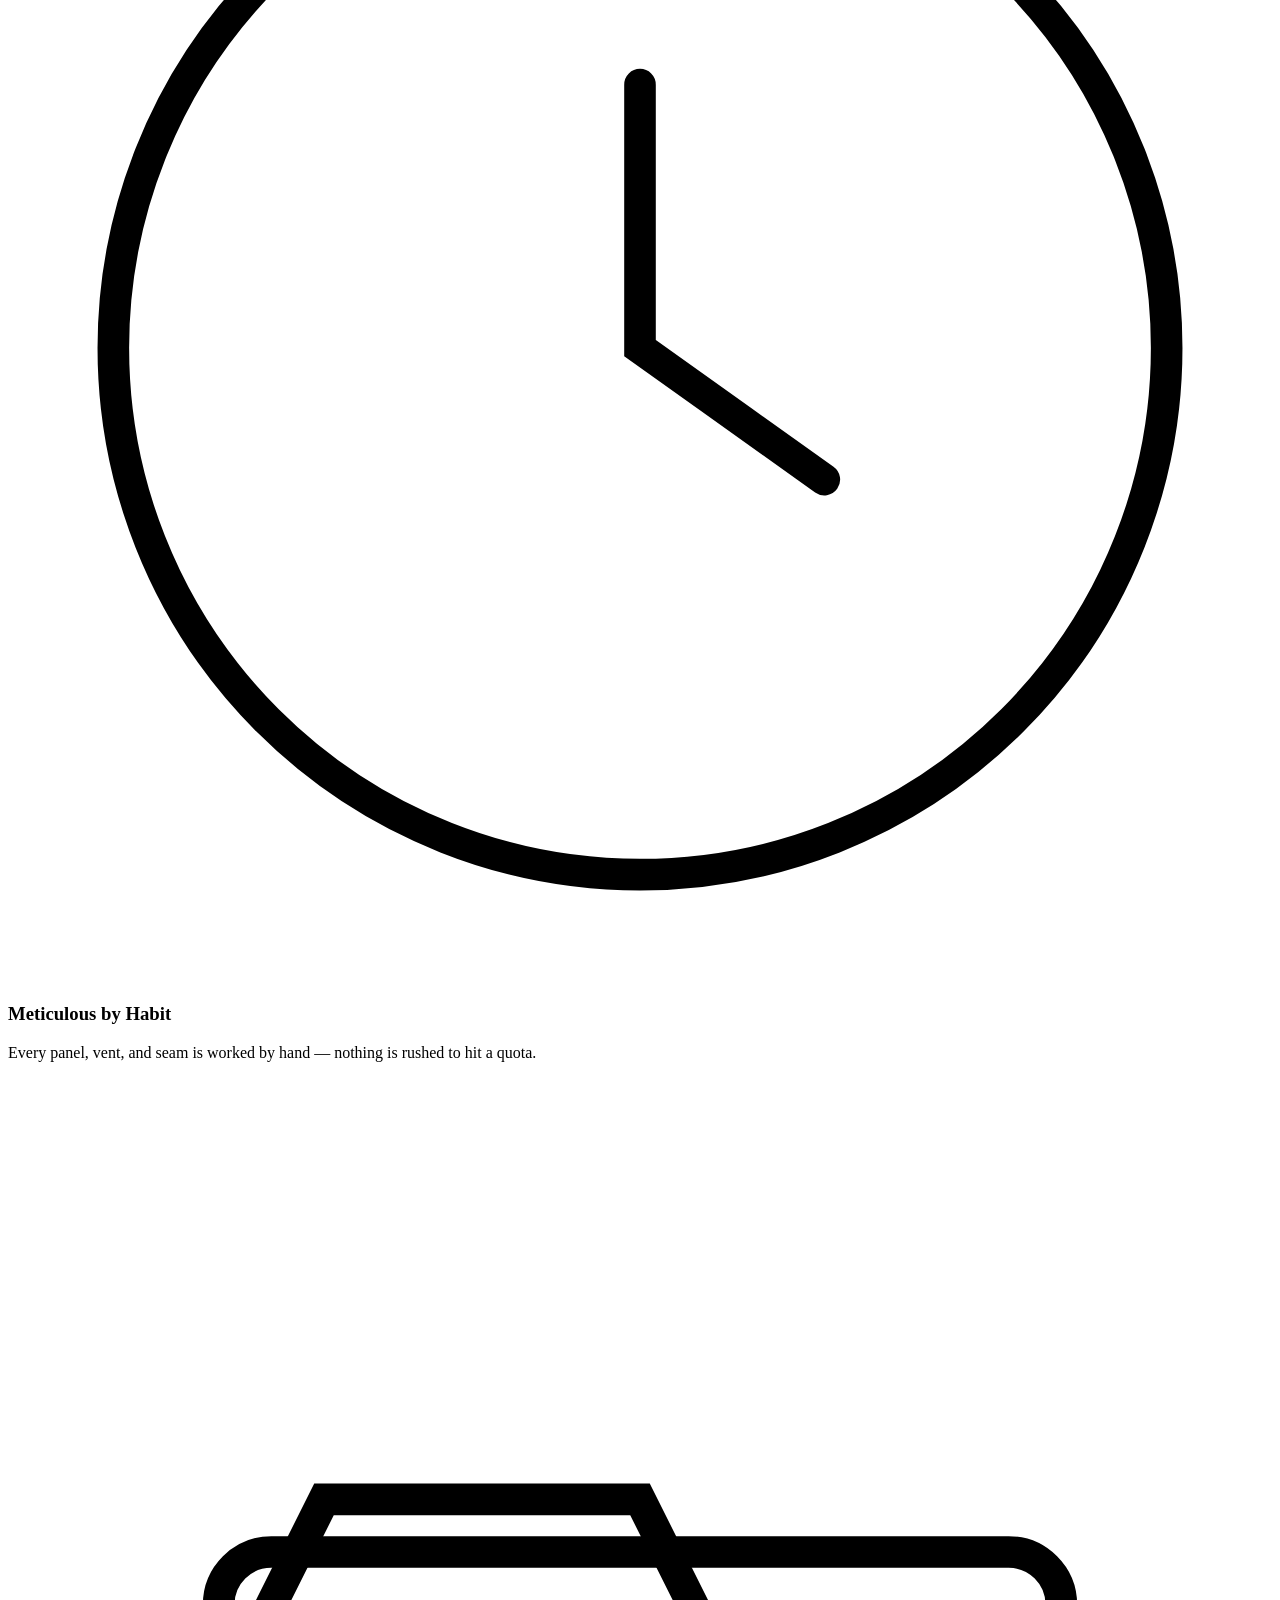
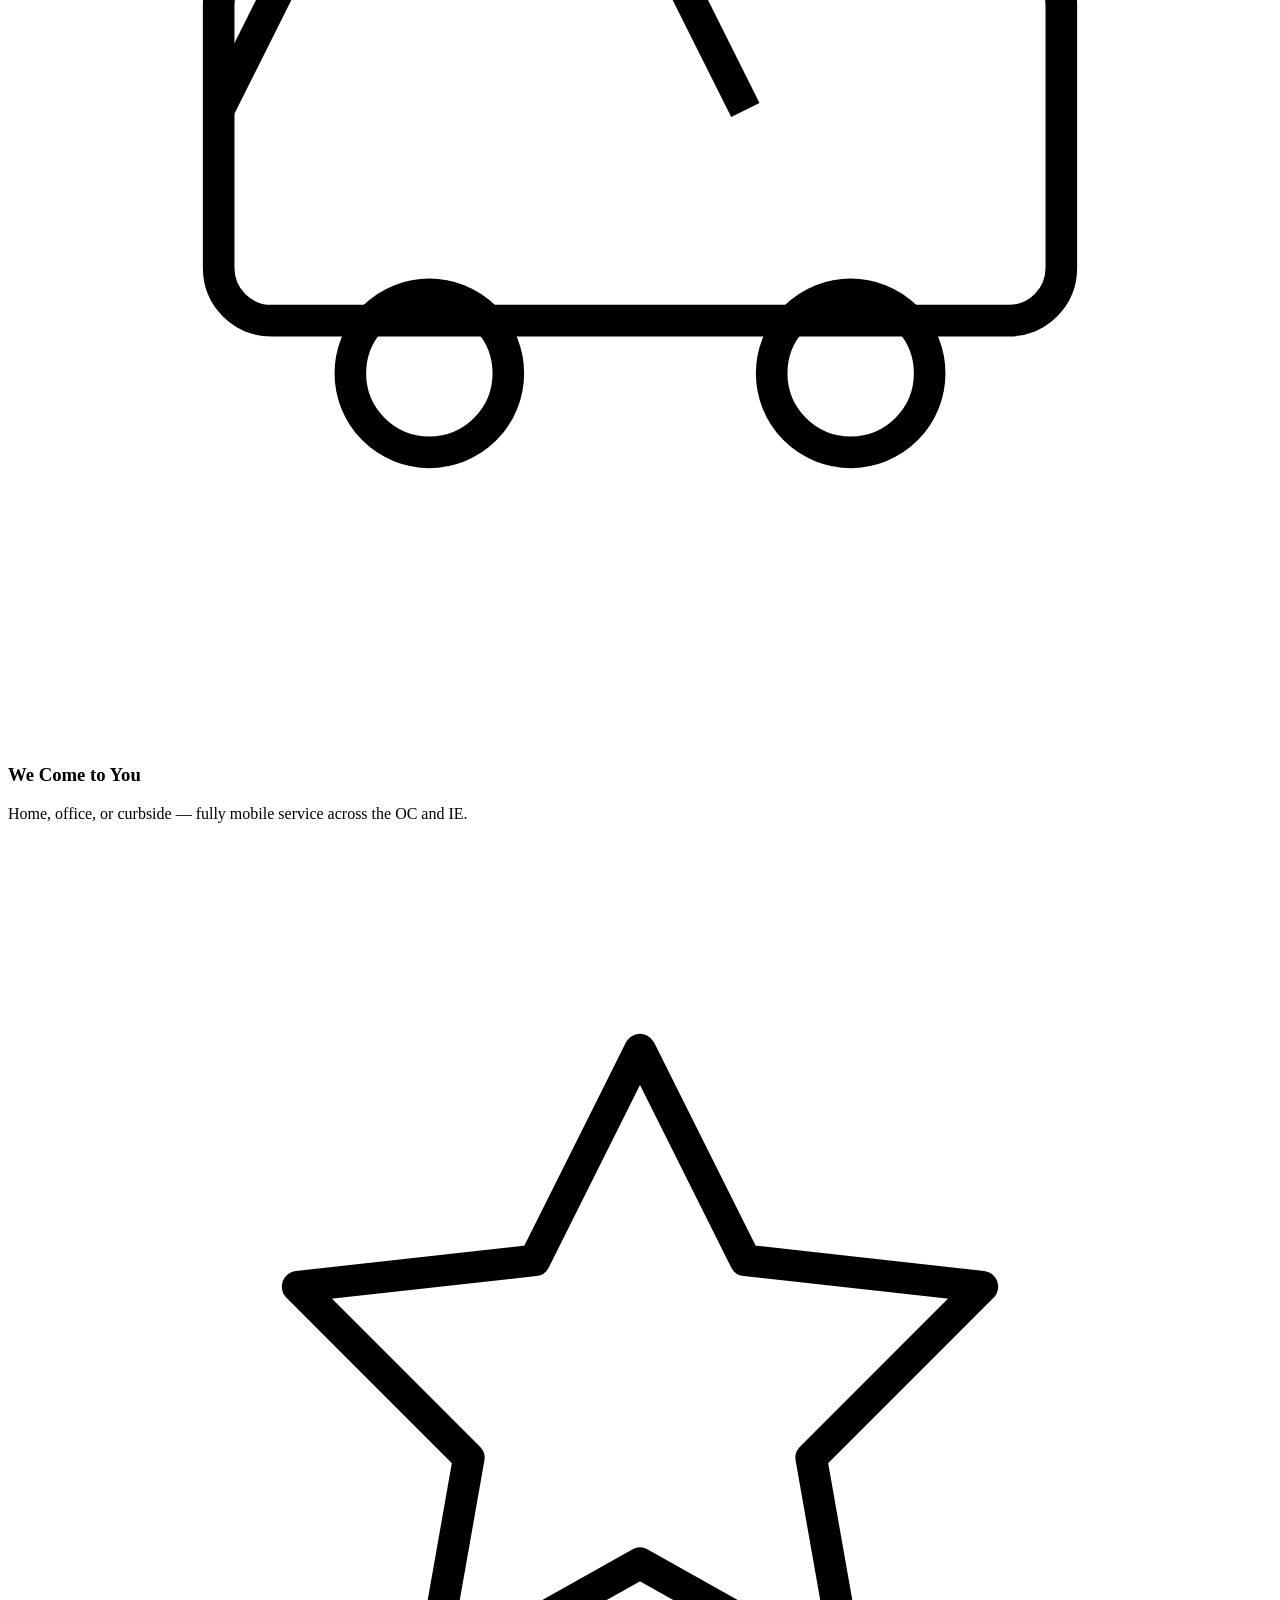
==== commit d454a028: "Update index.html bign update" ====
--- a/index.html
+++ b/index.html
@@ -3,492 +3,55 @@
 <head>
 <meta charset="UTF-8">
 <meta name="viewport" content="width=device-width, initial-scale=1.0">
-<title>SoCal Luxury Detailing — Interior & Exterior Detailing, Orange County & Inland Empire</title>
-<meta name="description" content="SoCal Luxury Detailing offers premium mobile interior and exterior detailing across Orange County and the Inland Empire. Call (951) 561-9321 to book.">
+<title>SoCal Luxury Detailing — Mobile Interior &amp; Exterior Detailing, Orange County &amp; Inland Empire</title>
+<meta name="description" content="SoCal Luxury Detailing brings showroom-quality mobile interior and exterior detailing to Orange County and the Inland Empire. Hand-finished, on-site. Call (951) 561-9321.">
+<link rel="canonical" href="https://z-skizz.github.io/socal-auto-detail.github.io/index.html">
+
+<meta property="og:type" content="website">
+<meta property="og:title" content="SoCal Luxury Detailing — Mobile Auto Detailing, Orange County &amp; Inland Empire">
+<meta property="og:description" content="Showroom perfection, delivered to your driveway. Premium mobile interior and exterior detailing across Southern California.">
+<meta property="og:image" content="https://z-skizz.github.io/socal-auto-detail.github.io/assets/img/photo-b.jpg">
+<meta property="og:url" content="https://z-skizz.github.io/socal-auto-detail.github.io/index.html">
+<meta name="twitter:card" content="summary_large_image">
 
 <!--
 ============================================================
-SOCAL AUTO DETAILING — SITE FILE MAP (read me first)
+SOCAL LUXURY DETAILING — HOME PAGE
 ============================================================
-This is a single-file website: all HTML, CSS and JS for this
-page live here. To edit anything, just find the matching
-comment below.
+Shared header/footer/CSS/JS live in assets/css/style.css and
+assets/js/main.js — edit those once, it applies to every page.
 
 QUICK EDIT INDEX
 -----------------
-[EDIT: PHONE NUMBER]  — appears several times, search for "9515619321"
-[EDIT: SERVICES]      — the two service cards (Interior Detail / Exterior Detail),
-                         add a third by copying either .service-card block
+[EDIT: PHONE NUMBER]  — search "9515619321"
+[EDIT: SERVICES]      — the service cards below "id=service"
 [EDIT: PRICING]       — inside each service card
 [EDIT: SERVICE AREA]  — city list, Orange County / Inland Empire
-[EDIT: PHOTOS]        — every spot with a photo placeholder is labeled
+[EDIT: PHOTOS]        — see assets/img/README.txt for the full shot list
 [EDIT: BUSINESS HOURS]— footer
-[EDIT: LOGO / WORDMARK] — header, currently text-based
-[EDIT: COLORS]        — CSS variables at the top of <style>, change once, applies everywhere
 ============================================================
 -->
+
+<link rel="icon" href="data:image/svg+xml,%3Csvg xmlns='http://www.w3.org/2000/svg' viewBox='0 0 48 48'%3E%3Crect width='48' height='48' rx='8' fill='%230a0b0d'/%3E%3Cpath d='M24 8l4.8 9.8L39 19l-7.5 7.3L33.5 37 24 31.6 14.5 37l2-10.7L9 19l10.2-1.2z' fill='%23c6a664'/%3E%3C/svg%3E">
 
 <link rel="preconnect" href="https://fonts.googleapis.com">
 <link rel="preconnect" href="https://fonts.gstatic.com" crossorigin>
 <link href="https://fonts.googleapis.com/css2?family=Cormorant:ital,wght@0,300;0,400;0,500;0,600;1,400&family=Manrope:wght@300;400;500;600;700&display=swap" rel="stylesheet">
-
-<style>
-/* ============================================================
-   [EDIT: COLORS] — change the palette here, it applies site-wide
-   ============================================================ */
-:root{
-  --black: #0a0b0d;       /* primary background */
-  --charcoal: #15171b;    /* secondary/alt section background */
-  --charcoal-2: #1c1f24;  /* card background */
-  --gold: #c6a664;        /* primary accent — "champagne gold" */
-  --gold-dim: #8f8058;    /* muted gold for hairlines/borders */
-  --ivory: #f3efe6;       /* primary text on dark */
-  --graphite: #9a9ea5;    /* secondary/muted text */
-  --hairline: rgba(198,166,100,0.22);
-  --display: "Cormorant", serif;
-  --body: "Manrope", sans-serif;
-}
-
-*{ box-sizing: border-box; }
-html{ scroll-behavior: smooth; }
-body{
-  margin:0;
-  background: var(--black);
-  color: var(--ivory);
-  font-family: var(--body);
-  font-weight: 400;
-  -webkit-font-smoothing: antialiased;
-}
-img{ max-width:100%; display:block; }
-a{ color: inherit; }
-
-.eyebrow{
-  font-family: var(--body);
-  font-size: 0.72rem;
-  letter-spacing: 0.28em;
-  text-transform: uppercase;
-  color: var(--gold);
-  font-weight: 600;
-}
-h1,h2,h3{
-  font-family: var(--display);
-  font-weight: 500;
-  line-height: 1.08;
-  margin: 0;
-  color: var(--ivory);
-}
-.wrap{
-  max-width: 1120px;
-  margin: 0 auto;
-  padding: 0 32px;
-}
-
-@media (prefers-reduced-motion: reduce){
-  *{ animation-duration: 0.001ms !important; animation-iteration-count: 1 !important; transition-duration: 0.001ms !important; }
-}
-
-/* ---------------- HEADER ---------------- */
-header{
-  position: sticky;
-  top:0;
-  z-index: 50;
-  background: rgba(10,11,13,0.85);
-  backdrop-filter: blur(10px);
-  border-bottom: 1px solid var(--hairline);
-}
-.nav{
-  display:flex;
-  align-items:center;
-  justify-content: space-between;
-  padding: 18px 32px;
-  max-width: 1120px;
-  margin: 0 auto;
-}
-/* [EDIT: LOGO / WORDMARK] — swap this span for an <img> if you get a logo made */
-.logo{
-  font-family: var(--display);
-  font-size: 1.5rem;
-  letter-spacing: 0.04em;
-  color: var(--ivory);
-  text-decoration: none;
-  display:flex;
-  align-items: baseline;
-  gap: 8px;
-}
-.logo em{ font-style: normal; color: var(--gold); }
-
-.call-btn{
-  display:inline-flex;
-  align-items:center;
-  gap:10px;
-  border: 1px solid var(--gold-dim);
-  color: var(--gold);
-  text-decoration: none;
-  padding: 10px 20px;
-  font-size: 0.82rem;
-  letter-spacing: 0.08em;
-  text-transform: uppercase;
-  font-weight: 600;
-  border-radius: 2px;
-  transition: background 0.25s ease, color 0.25s ease;
-  white-space: nowrap;
-}
-.call-btn:hover{ background: var(--gold); color: var(--black); }
-
-/* top nav links */
-.nav-links{
-  display:flex;
-  gap:24px;
-  align-items:center;
-  font-size:0.82rem;
-  letter-spacing:0.12em;
-  text-transform:uppercase;
-  font-weight:500;
-  color:var(--graphite);
-}
-.nav-links a{
-  text-decoration:none;
-  color:inherit;
-  position:relative;
-  padding-bottom:4px;
-}
-.nav-links a::after{
-  content:"";
-  position:absolute;
-  left:0; bottom:0;
-  width:0; height:1px;
-  background:var(--gold);
-  transition:width 0.22s ease;
-}
-.nav-links a:hover{ color:var(--ivory); }
-.nav-links a:hover::after{ width:100%; }
-.nav-links a.active{ color: var(--gold); }
-.nav-links a.active::after{ width:100%; }
-
-@media (max-width: 860px){
-  .nav{ flex-wrap:wrap; gap:12px; }
-  .nav-links{ order:3; width:100%; justify-content:center; flex-wrap:wrap; row-gap:8px; }
-}
-
-/* ---------------- HERO ---------------- */
-.hero{
-  position: relative;
-  padding: 130px 32px 110px;
-  overflow: hidden;
-  background:
-    radial-gradient(ellipse at 50% -10%, rgba(198,166,100,0.10), transparent 60%),
-    var(--black);
-  text-align:center;
-}
-.hero-inner{ max-width: 780px; margin: 0 auto; position: relative; z-index: 2; }
-.hero .eyebrow{ display:block; margin-bottom: 22px; }
-.hero h1{
-  font-size: clamp(2.6rem, 6vw, 4.6rem);
-  letter-spacing: 0.005em;
-}
-.hero h1 .sheen{
-  position: relative;
-  display: inline-block;
-  background: linear-gradient(100deg, var(--ivory) 30%, var(--gold) 45%, var(--ivory) 60%);
-  background-size: 300% 100%;
-  -webkit-background-clip: text;
-  background-clip: text;
-  color: transparent;
-  animation: sheen-sweep 5.5s ease-in-out 0.4s 1;
-}
-@keyframes sheen-sweep{
-  0%{ background-position: 100% 0; }
-  45%{ background-position: 0% 0; }
-  100%{ background-position: 0% 0; }
-}
-.hero p.lede{
-  margin: 26px auto 0;
-  max-width: 560px;
-  color: var(--graphite);
-  font-size: 1.08rem;
-  line-height: 1.7;
-  font-weight: 300;
-}
-.hero-cta{
-  margin-top: 42px;
-  display:flex;
-  gap:16px;
-  justify-content:center;
-  flex-wrap: wrap;
-}
-.btn-primary{
-  background: var(--gold);
-  color: var(--black);
-  text-decoration:none;
-  padding: 16px 34px;
-  font-size: 0.82rem;
-  letter-spacing: 0.1em;
-  text-transform: uppercase;
-  font-weight: 700;
-  border-radius: 2px;
-  transition: transform 0.25s ease, box-shadow 0.25s ease;
-  display:inline-block;
-}
-.btn-primary:hover{ transform: translateY(-2px); box-shadow: 0 12px 28px rgba(198,166,100,0.25); }
-.btn-secondary{
-  border: 1px solid var(--hairline);
-  color: var(--ivory);
-  text-decoration:none;
-  padding: 16px 34px;
-  font-size: 0.82rem;
-  letter-spacing: 0.1em;
-  text-transform: uppercase;
-  font-weight: 600;
-  border-radius: 2px;
-  transition: border-color 0.25s ease;
-  display:inline-block;
-}
-.btn-secondary:hover{ border-color: var(--gold); }
-
-/* ---------------- SECTION GENERIC ---------------- */
-section{ padding: 100px 0; }
-.section-alt{ background: var(--charcoal); }
-.section-head{ text-align:center; max-width: 640px; margin: 0 auto 56px; }
-.section-head .eyebrow{ display:block; margin-bottom: 16px; }
-.section-head h2{ font-size: clamp(2rem, 4vw, 2.7rem); }
-.section-head p{ color: var(--graphite); margin-top: 18px; font-weight:300; line-height:1.7; }
-.divider{
-  width: 64px; height: 1px; background: var(--gold-dim);
-  margin: 22px auto 0;
-}
-
-/* ---------------- SERVICE CARDS ---------------- */
-/* [EDIT: SERVICES] — two cards below: Interior Detail and Exterior Detail.
-   Duplicate a .service-card to add a third offering later. */
-.service-grid{
-  display:grid;
-  grid-template-columns: repeat(2, 1fr);
-  gap: 32px;
-  max-width: 980px;
-  margin: 0 auto;
-  align-items: stretch;
-}
-.service-card{
-  background: var(--charcoal-2);
-  border: 1px solid var(--hairline);
-  width:100%;
-  padding: 56px 44px;
-  position: relative;
-  border-radius: 4px;
-  display:flex;
-  flex-direction:column;
-}
-.service-card::before{
-  content:"";
-  position:absolute;
-  top:0; left:0; right:0;
-  height: 2px;
-  background: linear-gradient(90deg, transparent, var(--gold), transparent);
-}
-.service-card .service-name{
-  font-family: var(--display);
-  font-size: 1.9rem;
-  color: var(--ivory);
-}
-/* [EDIT: PRICING] — the price for each service */
-.service-card .price{
-  font-family: var(--display);
-  font-size: 2.6rem;
-  color: var(--gold);
-  margin: 6px 0 26px;
-}
-.service-card .price sup{ font-size: 1.1rem; top: -1.2em; }
-.service-card .price.call-price{ font-size: 2.15rem; }
-.service-card ul{
-  list-style: none;
-  padding:0;
-  margin: 0 0 34px;
-  display:grid;
-  gap: 14px;
-  flex-grow:1;
-}
-.service-card li{
-  display:flex;
-  gap: 12px;
-  font-size: 0.95rem;
-  color: var(--graphite);
-  font-weight: 300;
-  line-height:1.5;
-}
-.service-card li svg{ flex:none; margin-top:3px; }
-.service-card .btn-primary{ width:100%; text-align:center; }
-
-@media (max-width: 860px){
-  .service-grid{ grid-template-columns: 1fr; max-width: 480px; }
-}
-
-/* ---------------- PILLARS (why us) ---------------- */
-.pillars{
-  display:grid;
-  grid-template-columns: repeat(3, 1fr);
-  gap: 40px;
-}
-.pillar{ text-align:center; padding: 0 12px; }
-.pillar .icon{ width: 46px; height:46px; margin: 0 auto 22px; color: var(--gold); }
-.pillar h3{ font-size: 1.3rem; margin-bottom: 10px; }
-.pillar p{ color: var(--graphite); font-size: 0.92rem; line-height:1.7; font-weight:300; margin:0; }
-
-/* ---------------- SERVICE AREA ---------------- */
-.area-layout{
-  display:grid;
-  grid-template-columns: 1fr 1fr;
-  gap: 64px;
-  align-items:center;
-}
-.area-copy p{ color: var(--graphite); line-height:1.8; font-weight:300; }
-.region-list{
-  display:grid;
-  grid-template-columns: 1fr 1fr;
-  gap: 10px 24px;
-  list-style:none;
-  padding:0;
-  margin: 26px 0 0;
-}
-.region-list li{
-  font-size: 0.92rem;
-  color: var(--ivory);
-  padding-left: 16px;
-  position:relative;
-  font-weight: 300;
-}
-.region-list li::before{
-  content:"";
-  position:absolute; left:0; top:0.55em;
-  width:5px; height:5px;
-  background: var(--gold);
-  transform: rotate(45deg);
-}
-.region-group-label{
-  font-size: 0.7rem;
-  letter-spacing: 0.15em;
-  text-transform: uppercase;
-  color: var(--gold-dim);
-  margin: 22px 0 4px;
-  font-weight: 700;
-}
-.region-group-label:first-child{ margin-top:0; }
-
-/* [EDIT: PHOTOS] — decorative photo placeholder for the service-area section.
-   Replace this whole .photo-frame block with:
-   <img src="your-photo.jpg" alt="Detailed vehicle in Orange County" style="width:100%;border-radius:4px;">
-*/
-.photo-frame{
-  aspect-ratio: 4/5;
-  border: 1px solid var(--hairline);
-  border-radius: 4px;
-  display:flex;
-  align-items:center;
-  justify-content:center;
-  background: linear-gradient(160deg, var(--charcoal-2), var(--black));
-  position:relative;
-  overflow:hidden;
-}
-.photo-frame .placeholder-text{
-  color: var(--gold-dim);
-  font-size: 0.78rem;
-  letter-spacing: 0.1em;
-  text-transform: uppercase;
-  text-align:center;
-  padding: 20px;
-  border: 1px dashed var(--hairline);
-  margin: 20px;
-}
-
-/* ---------------- FINAL CTA ---------------- */
-.cta-band{
-  text-align:center;
-  background: linear-gradient(180deg, var(--charcoal), var(--black));
-  border-top: 1px solid var(--hairline);
-  border-bottom: 1px solid var(--hairline);
-}
-.cta-band h2{ font-size: clamp(1.8rem, 4vw, 2.6rem); margin-bottom: 20px; }
-.cta-band .phone-big{
-  font-family: var(--display);
-  color: var(--gold);
-  font-size: clamp(2rem, 5vw, 3rem);
-  text-decoration:none;
-  letter-spacing: 0.02em;
-}
-.cta-band p.note{ color: var(--graphite); margin-top: 16px; font-weight:300; }
-
-/* ---------------- FOOTER ---------------- */
-footer{ padding: 64px 0 40px; }
-.footer-grid{
-  display:grid;
-  grid-template-columns: 1.3fr 1fr;
-  gap: 48px;
-  padding-bottom: 40px;
-  border-bottom: 1px solid var(--hairline);
-}
-.footer-col h4{
-  font-family: var(--body);
-  font-size: 0.72rem;
-  letter-spacing: 0.18em;
-  text-transform: uppercase;
-  color: var(--gold-dim);
-  margin: 0 0 18px;
-  font-weight: 700;
-}
-.footer-col p, .footer-col a{
-  display:block;
-  color: var(--graphite);
-  text-decoration:none;
-  font-size: 0.92rem;
-  line-height: 2;
-  font-weight:300;
-}
-.footer-col a:hover{ color: var(--gold); }
-.footer-logo{
-  font-family: var(--display);
-  font-size: 1.6rem;
-  color: var(--ivory);
-  margin-bottom: 12px;
-}
-.footer-logo em{ font-style:normal; color: var(--gold); }
-.footer-bottom{
-  display:flex;
-  justify-content:space-between;
-  align-items:center;
-  padding-top: 28px;
-  color: var(--graphite);
-  font-size: 0.8rem;
-  flex-wrap: wrap;
-  gap: 12px;
-}
-
-/* ---------------- RESPONSIVE ---------------- */
-@media (max-width: 860px){
-  .pillars{ grid-template-columns: 1fr; gap: 44px; }
-  .area-layout{ grid-template-columns: 1fr; }
-  .photo-frame{ aspect-ratio: 16/9; order: -1; }
-  .footer-grid{ grid-template-columns: 1fr; gap: 32px; }
-  .nav{ padding: 16px 20px; }
-  .call-btn span.full{ display:none; }
-}
-@media (max-width: 480px){
-  .hero{ padding: 100px 20px 80px; }
-  section{ padding: 72px 0; }
-  .service-card{ padding: 40px 28px; }
-}
-
-/* focus visibility for accessibility */
-a:focus-visible, button:focus-visible{
-  outline: 2px solid var(--gold);
-  outline-offset: 3px;
-}
-</style>
+<link rel="stylesheet" href="assets/css/style.css">
 </head>
 <body>
 
 <!-- ================= HEADER ================= -->
 <header>
   <div class="nav">
-    <a href="index.html#top" class="logo">SoCal <em>Luxury Detailing</em></a>
+    <a href="index.html#top" class="logo">
+      <svg class="mark" viewBox="0 0 48 48" fill="none" aria-hidden="true"><path d="M24 4l4.5 9.2L38.8 15l-7.4 7.2L33.4 33 24 27.8 14.6 33l2-10.8L9.2 15l10.3-1.8z" stroke="currentColor" stroke-width="1.3" stroke-linejoin="round"/></svg>
+      SoCal <em>Luxury Detailing</em>
+    </a>
+    <button class="nav-toggle" aria-label="Toggle menu" aria-expanded="false">
+      <svg class="icon-open" viewBox="0 0 24 24" fill="none"><path d="M3 6h18M3 12h18M3 18h18" stroke="currentColor" stroke-width="1.6" stroke-linecap="round"/></svg>
+      <svg class="icon-close" viewBox="0 0 24 24" fill="none"><path d="M5 5l14 14M19 5L5 19" stroke="currentColor" stroke-width="1.6" stroke-linecap="round"/></svg>
+    </button>
     <nav class="nav-links">
       <a href="about.html">About Us</a>
       <a href="our-work.html">Our Work</a>
@@ -504,6 +67,10 @@
 
 <!-- ================= HERO ================= -->
 <section class="hero" id="top">
+  <!-- [EDIT: PHOTOS] Photo B — 16:9, nighttime lighting rig + stepping stool,
+       BMW X330M on the driveway. Drop a file at assets/img/photo-b.jpg and
+       it appears here automatically at partial opacity, behind the text. -->
+  <div class="hero-bg-photo" style="background-image:url('assets/img/photo-b.jpg');"></div>
   <div class="hero-inner">
     <span class="eyebrow">Southern California · Mobile Auto Detailing</span>
     <h1>Showroom perfection,<br><span class="sheen">delivered to your driveway.</span></h1>
@@ -516,13 +83,18 @@
       <a class="btn-primary" href="tel:19515619321">Book by Phone</a>
       <a class="btn-secondary" href="#service">View Services &amp; Pricing</a>
     </div>
+    <div class="hero-badges">
+      <span><svg viewBox="0 0 24 24" fill="none"><path d="M12 2l2.6 5.6L21 8.5l-4.5 4.5 1.1 6.4L12 16.6l-5.6 2.8 1.1-6.4L3 8.5l6.4-.9z" stroke="currentColor" stroke-width="1.3" stroke-linejoin="round"/></svg> Fully Mobile — We Come To You</span>
+      <span><svg viewBox="0 0 24 24" fill="none"><path d="M4 12l5 5L20 6" stroke="currentColor" stroke-width="1.6" stroke-linecap="round" stroke-linejoin="round"/></svg> Hand-Finished, Every Panel</span>
+      <span><svg viewBox="0 0 24 24" fill="none"><circle cx="12" cy="12" r="9" stroke="currentColor" stroke-width="1.3"/><path d="M12 7v5l3.2 2" stroke="currentColor" stroke-width="1.3" stroke-linecap="round"/></svg> Most Requests Confirmed Same Day</span>
+    </div>
   </div>
 </section>
 
 <!-- ================= SERVICES ================= -->
 <section id="service">
   <div class="wrap">
-    <div class="section-head">
+    <div class="section-head reveal">
       <span class="eyebrow">The Services</span>
       <h2>Interior &amp; Exterior Detailing</h2>
       <div class="divider"></div>
@@ -531,64 +103,32 @@
     <div class="service-grid">
 
       <!-- [EDIT: SERVICES] Card 1 — Interior Detail -->
-      <div class="service-card">
+      <div class="service-card reveal">
         <div class="service-name">Interior Detail</div>
         <!-- [EDIT: PRICING] -->
         <div class="price"><sup>$</sup>140</div>
         <ul>
-          <li>
-            <svg width="16" height="16" viewBox="0 0 16 16" fill="none"><path d="M2 8.5L6 12.5L14 3.5" stroke="currentColor" stroke-width="1.6"/></svg>
-            Complete vacuum — seats, carpets, trunk, and trim
-          </li>
-          <li>
-            <svg width="16" height="16" viewBox="0 0 16 16" fill="none"><path d="M2 8.5L6 12.5L14 3.5" stroke="currentColor" stroke-width="1.6"/></svg>
-            Steam-cleaned and conditioned upholstery or leather
-          </li>
-          <li>
-            <svg width="16" height="16" viewBox="0 0 16 16" fill="none"><path d="M2 8.5L6 12.5L14 3.5" stroke="currentColor" stroke-width="1.6"/></svg>
-            Dash, console, and door panel detailing with UV-safe protectant
-          </li>
-          <li>
-            <svg width="16" height="16" viewBox="0 0 16 16" fill="none"><path d="M2 8.5L6 12.5L14 3.5" stroke="currentColor" stroke-width="1.6"/></svg>
-            Streak-free interior glass and mirrors
-          </li>
-          <li>
-            <svg width="16" height="16" viewBox="0 0 16 16" fill="none"><path d="M2 8.5L6 12.5L14 3.5" stroke="currentColor" stroke-width="1.6"/></svg>
-            Odor neutralization, not just fragrance masking
-          </li>
+          <li><svg width="16" height="16" viewBox="0 0 16 16" fill="none"><path d="M2 8.5L6 12.5L14 3.5" stroke="currentColor" stroke-width="1.6"/></svg>Complete vacuum — seats, carpets, trunk, and trim</li>
+          <li><svg width="16" height="16" viewBox="0 0 16 16" fill="none"><path d="M2 8.5L6 12.5L14 3.5" stroke="currentColor" stroke-width="1.6"/></svg>Steam-cleaned and conditioned upholstery or leather</li>
+          <li><svg width="16" height="16" viewBox="0 0 16 16" fill="none"><path d="M2 8.5L6 12.5L14 3.5" stroke="currentColor" stroke-width="1.6"/></svg>Dash, console, and door panel detailing with UV-safe protectant</li>
+          <li><svg width="16" height="16" viewBox="0 0 16 16" fill="none"><path d="M2 8.5L6 12.5L14 3.5" stroke="currentColor" stroke-width="1.6"/></svg>Streak-free interior glass and mirrors</li>
+          <li><svg width="16" height="16" viewBox="0 0 16 16" fill="none"><path d="M2 8.5L6 12.5L14 3.5" stroke="currentColor" stroke-width="1.6"/></svg>Odor neutralization, not just fragrance masking</li>
         </ul>
-        <!-- Note: the inclusions above are a reasonable starting list — confirm/edit them to exactly match what you deliver. -->
         <a class="btn-primary" href="tel:19515619321">Call to Book — (951) 561-9321</a>
       </div>
 
       <!-- [EDIT: SERVICES] Card 2 — Exterior Detail -->
-      <div class="service-card">
+      <div class="service-card reveal">
         <div class="service-name">Exterior Detail</div>
-        <!-- [EDIT: PRICING] — replace with a set price or starting price once you decide -->
+        <!-- [EDIT: PRICING] -->
         <div class="price call-price"><sup>$</sup>79</div>
         <ul>
-          <li>
-            <svg width="16" height="16" viewBox="0 0 16 16" fill="none"><path d="M2 8.5L6 12.5L14 3.5" stroke="currentColor" stroke-width="1.6"/></svg>
-            Hand wash, foam bath, and safe-touch decontamination
-          </li>
-          <li>
-            <svg width="16" height="16" viewBox="0 0 16 16" fill="none"><path d="M2 8.5L6 12.5L14 3.5" stroke="currentColor" stroke-width="1.6"/></svg>
-            Wheel, tire, and wheel-well cleaning with tire dressing
-          </li>
-          <li>
-            <svg width="16" height="16" viewBox="0 0 16 16" fill="none"><path d="M2 8.5L6 12.5L14 3.5" stroke="currentColor" stroke-width="1.6"/></svg>
-            Clay bar treatment to strip bonded contaminants from paint
-          </li>
-          <li>
-            <svg width="16" height="16" viewBox="0 0 16 16" fill="none"><path d="M2 8.5L6 12.5L14 3.5" stroke="currentColor" stroke-width="1.6"/></svg>
-            Hand-applied wax or sealant for lasting paint protection
-          </li>
-          <li>
-            <svg width="16" height="16" viewBox="0 0 16 16" fill="none"><path d="M2 8.5L6 12.5L14 3.5" stroke="currentColor" stroke-width="1.6"/></svg>
-            Streak-free exterior glass and trim dressing
-          </li>
+          <li><svg width="16" height="16" viewBox="0 0 16 16" fill="none"><path d="M2 8.5L6 12.5L14 3.5" stroke="currentColor" stroke-width="1.6"/></svg>Hand wash, foam bath, and safe-touch decontamination</li>
+          <li><svg width="16" height="16" viewBox="0 0 16 16" fill="none"><path d="M2 8.5L6 12.5L14 3.5" stroke="currentColor" stroke-width="1.6"/></svg>Wheel, tire, and wheel-well cleaning with tire dressing</li>
+          <li><svg width="16" height="16" viewBox="0 0 16 16" fill="none"><path d="M2 8.5L6 12.5L14 3.5" stroke="currentColor" stroke-width="1.6"/></svg>Clay bar treatment to strip bonded contaminants from paint</li>
+          <li><svg width="16" height="16" viewBox="0 0 16 16" fill="none"><path d="M2 8.5L6 12.5L14 3.5" stroke="currentColor" stroke-width="1.6"/></svg>Hand-applied wax or sealant for lasting paint protection</li>
+          <li><svg width="16" height="16" viewBox="0 0 16 16" fill="none"><path d="M2 8.5L6 12.5L14 3.5" stroke="currentColor" stroke-width="1.6"/></svg>Streak-free exterior glass and trim dressing</li>
         </ul>
-        <!-- Note: the inclusions above are a reasonable starting list — confirm/edit them to exactly match what you deliver. -->
         <a class="btn-primary" href="tel:19515619321">Call to Book — (951) 561-9321</a>
       </div>
 
@@ -596,26 +136,57 @@
   </div>
 </section>
 
+<!-- ================= TRUST BAND ================= -->
+<section class="section-alt" style="padding: 56px 0;">
+  <div class="wrap">
+    <div class="trust-band reveal">
+      <div class="trust-item">
+        <div class="trust-stars" aria-hidden="true">
+          <svg viewBox="0 0 20 20" fill="currentColor"><path d="M10 1l2.7 5.9L19 7.6l-4.6 4.4 1.2 6.5L10 15.3l-5.6 3.2 1.2-6.5L1 7.6l6.3-.7z"/></svg>
+          <svg viewBox="0 0 20 20" fill="currentColor"><path d="M10 1l2.7 5.9L19 7.6l-4.6 4.4 1.2 6.5L10 15.3l-5.6 3.2 1.2-6.5L1 7.6l6.3-.7z"/></svg>
+          <svg viewBox="0 0 20 20" fill="currentColor"><path d="M10 1l2.7 5.9L19 7.6l-4.6 4.4 1.2 6.5L10 15.3l-5.6 3.2 1.2-6.5L1 7.6l6.3-.7z"/></svg>
+          <svg viewBox="0 0 20 20" fill="currentColor"><path d="M10 1l2.7 5.9L19 7.6l-4.6 4.4 1.2 6.5L10 15.3l-5.6 3.2 1.2-6.5L1 7.6l6.3-.7z"/></svg>
+          <svg viewBox="0 0 20 20" fill="currentColor"><path d="M10 1l2.7 5.9L19 7.6l-4.6 4.4 1.2 6.5L10 15.3l-5.6 3.2 1.2-6.5L1 7.6l6.3-.7z"/></svg>
+        </div>
+        <!-- [EDIT: REVIEWS] link to your real Google Business Profile once live -->
+        <a class="trust-label" href="#" target="_blank" rel="noopener">See Our Google Reviews</a>
+      </div>
+      <div class="trust-item">
+        <div class="trust-num">100%</div>
+        <div class="trust-label">Hand-Finished, On-Site</div>
+      </div>
+      <div class="trust-item">
+        <div class="trust-num">2</div>
+        <div class="trust-label">Regions Served — OC &amp; IE</div>
+      </div>
+      <div class="trust-item">
+        <div class="trust-num">24/7</div>
+        <div class="trust-label">Booking By Call Or Text</div>
+      </div>
+    </div>
+  </div>
+</section>
+
 <!-- ================= WHY US / PILLARS ================= -->
-<section class="section-alt">
-  <div class="wrap">
-    <div class="section-head">
+<section>
+  <div class="wrap">
+    <div class="section-head reveal">
       <span class="eyebrow">The Standard</span>
       <h2>Detail work, done properly.</h2>
       <div class="divider"></div>
     </div>
     <div class="pillars">
-      <div class="pillar">
+      <div class="pillar reveal">
         <svg class="icon" viewBox="0 0 48 48" fill="none"><circle cx="24" cy="24" r="20" stroke="currentColor" stroke-width="1.2"/><path d="M24 14v10l7 5" stroke="currentColor" stroke-width="1.2" stroke-linecap="round"/></svg>
         <h3>Meticulous by Habit</h3>
         <p>Every panel, vent, and seam is worked by hand — nothing is rushed to hit a quota.</p>
       </div>
-      <div class="pillar">
+      <div class="pillar reveal">
         <svg class="icon" viewBox="0 0 48 48" fill="none"><rect x="8" y="18" width="32" height="14" rx="2" stroke="currentColor" stroke-width="1.2"/><circle cx="16" cy="34" r="3" stroke="currentColor" stroke-width="1.2"/><circle cx="32" cy="34" r="3" stroke="currentColor" stroke-width="1.2"/><path d="M8 24l4-8h12l4 8" stroke="currentColor" stroke-width="1.2"/></svg>
         <h3>We Come to You</h3>
         <p>Home, office, or curbside — fully mobile service across the OC and IE.</p>
       </div>
-      <div class="pillar">
+      <div class="pillar reveal">
         <svg class="icon" viewBox="0 0 48 48" fill="none"><path d="M24 8l4 8 9 1-6.5 6.5L32 32l-8-4.5L16 32l1.5-8.5L11 17l9-1z" stroke="currentColor" stroke-width="1.2" stroke-linejoin="round"/></svg>
         <h3>Premium Materials Only</h3>
         <p>pH-balanced interior products and paint-safe exterior chemicals, selected for leather, alcantara, clear coat, and factory finishes.</p>
@@ -625,10 +196,10 @@
 </section>
 
 <!-- ================= SERVICE AREA ================= -->
-<section id="area">
-  <div class="wrap">
-    <div class="area-layout">
-      <div class="area-copy">
+<section class="section-alt" id="area">
+  <div class="wrap">
+    <div class="split-layout">
+      <div class="split-copy reveal">
         <span class="eyebrow">Where We Work</span>
         <h2 style="margin:14px 0 20px; font-size:clamp(1.9rem,3.6vw,2.4rem);">Orange County &amp; the Inland Empire</h2>
         <p>
@@ -657,12 +228,17 @@
           <li>Rancho Cucamonga</li>
         </ul>
       </div>
-      <!-- [EDIT: PHOTOS] Replace this whole placeholder with a real photo of your work -->
-      <div class="photo-frame">
-        <div class="placeholder-text">
-          Photo placeholder<br>Swap for a before/after or finished vehicle shot<br>(recommended: portrait, 4:5)
-        </div>
-      </div>
+
+      <!-- [EDIT: PHOTOS] Photo C — 9:16 vertical, technician detailing a
+           Tesla hood close-up with a microfiber towel. File:
+           assets/img/photo-c.jpg -->
+      <figure class="media-slot ar-4x5 reveal" data-slot="c">
+        <img src="assets/img/photo-c.jpg" alt="Technician hand-polishing a Tesla hood with a microfiber towel" loading="lazy" onerror="this.parentElement.classList.add('is-missing')">
+        <figcaption class="slot-fallback">
+          <span class="slot-tag">Photo C · 9:16 vertical</span>
+          Close-up: technician cleaning a Tesla hood with a microfiber towel.<br>Add file: assets/img/photo-c.jpg
+        </figcaption>
+      </figure>
     </div>
   </div>
 </section>
@@ -670,10 +246,10 @@
 <!-- ================= FINAL CTA ================= -->
 <section class="cta-band">
   <div class="wrap" style="max-width:640px;">
-    <h2>Ready for a showroom finish?</h2>
+    <h2 class="reveal">Ready for a showroom finish?</h2>
     <!-- [EDIT: PHONE NUMBER] -->
-    <a class="phone-big" href="tel:19515619321">(951) 561-9321</a>
-    <p class="note">Call or text to check availability in your area.</p>
+    <a class="phone-big reveal" href="tel:19515619321">(951) 561-9321</a>
+    <p class="note reveal">Call or text to check availability in your area.</p>
   </div>
 </section>
 
@@ -682,17 +258,33 @@
   <div class="wrap">
     <div class="footer-grid">
       <div class="footer-col">
-        <div class="footer-logo">SoCal <em>Luxury Detailing</em></div>
+        <div class="footer-logo">
+          <svg viewBox="0 0 48 48" fill="none" aria-hidden="true"><path d="M24 4l4.5 9.2L38.8 15l-7.4 7.2L33.4 33 24 27.8 14.6 33l2-10.8L9.2 15l10.3-1.8z" stroke="currentColor" stroke-width="1.3" stroke-linejoin="round"/></svg>
+          SoCal <em>Luxury Detailing</em>
+        </div>
         <p style="font-weight:300;">Premium mobile interior and exterior detailing across Southern California.</p>
+        <div class="footer-social">
+          <!-- [EDIT: SOCIAL LINKS] replace # with your real profile URLs -->
+          <a href="#" target="_blank" rel="noopener" aria-label="Instagram"><svg viewBox="0 0 24 24" fill="none"><rect x="3" y="3" width="18" height="18" rx="5" stroke="currentColor" stroke-width="1.4"/><circle cx="12" cy="12" r="4" stroke="currentColor" stroke-width="1.4"/><circle cx="17.2" cy="6.8" r="1" fill="currentColor"/></svg></a>
+          <a href="#" target="_blank" rel="noopener" aria-label="Yelp"><svg viewBox="0 0 24 24" fill="none"><path d="M12 2v9M12 2l4 6M12 2L8 8" stroke="currentColor" stroke-width="1.4" stroke-linecap="round" stroke-linejoin="round"/><circle cx="12" cy="16" r="6" stroke="currentColor" stroke-width="1.4"/></svg></a>
+          <a href="#" target="_blank" rel="noopener" aria-label="Google Reviews"><svg viewBox="0 0 24 24" fill="none"><path d="M4 12a8 8 0 1 1 2.6 5.9" stroke="currentColor" stroke-width="1.4" stroke-linecap="round"/><path d="M4 12h6" stroke="currentColor" stroke-width="1.4" stroke-linecap="round"/></svg></a>
+        </div>
       </div>
       <div class="footer-col">
         <h4>Contact</h4>
         <!-- [EDIT: PHONE NUMBER] -->
         <a href="tel:19515619321">(951) 561-9321</a>
-        <!-- [EDIT: EMAIL] add a real email if you have one, or delete this line -->
+        <!-- [EDIT: EMAIL] -->
         <a href="mailto:ethanbaskys24@gmail.com">ethanbaskys24@gmail.com</a>
         <!-- [EDIT: BUSINESS HOURS] -->
-        <p>24 Hours</p>
+        <p>Open 24 Hours</p>
+      </div>
+      <div class="footer-col">
+        <h4>Explore</h4>
+        <a href="about.html">About Us</a>
+        <a href="our-work.html">Our Work</a>
+        <a href="book.html">Book An Appointment</a>
+        <a href="contact.html">Contact</a>
       </div>
     </div>
     <div class="footer-bottom">
@@ -702,9 +294,40 @@
   </div>
 </footer>
 
-<script>
-  document.getElementById('year').textContent = new Date().getFullYear();
+<!-- ================= STICKY MOBILE CALL BAR ================= -->
+<div class="mobile-call-bar">
+  <a class="mcb-call" href="tel:19515619321">Call Now</a>
+  <a class="mcb-text" href="sms:19515619321">Text to Book</a>
+</div>
+
+<script type="application/ld+json">
+{
+  "@context": "https://schema.org",
+  "@type": "LocalBusiness",
+  "name": "SoCal Luxury Detailing",
+  "image": "https://z-skizz.github.io/socal-auto-detail.github.io/assets/img/photo-b.jpg",
+  "url": "https://z-skizz.github.io/socal-auto-detail.github.io/index.html",
+  "telephone": "+19515619321",
+  "email": "ethanbaskys24@gmail.com",
+  "priceRange": "$$",
+  "areaServed": [
+    "Irvine, CA", "Newport Beach, CA", "Anaheim, CA", "Huntington Beach, CA",
+    "Mission Viejo, CA", "Costa Mesa, CA", "Riverside, CA", "Corona, CA",
+    "San Bernardino, CA", "Ontario, CA", "Temecula, CA", "Rancho Cucamonga, CA"
+  ],
+  "openingHoursSpecification": {
+    "@type": "OpeningHoursSpecification",
+    "dayOfWeek": ["Monday","Tuesday","Wednesday","Thursday","Friday","Saturday","Sunday"],
+    "opens": "00:00",
+    "closes": "23:59"
+  },
+  "makesOffer": [
+    { "@type": "Offer", "itemOffered": { "@type": "Service", "name": "Interior Detail" }, "price": "140", "priceCurrency": "USD" },
+    { "@type": "Offer", "itemOffered": { "@type": "Service", "name": "Exterior Detail" }, "price": "79", "priceCurrency": "USD" }
+  ]
+}
 </script>
 
+<script src="assets/js/main.js"></script>
 </body>
 </html>
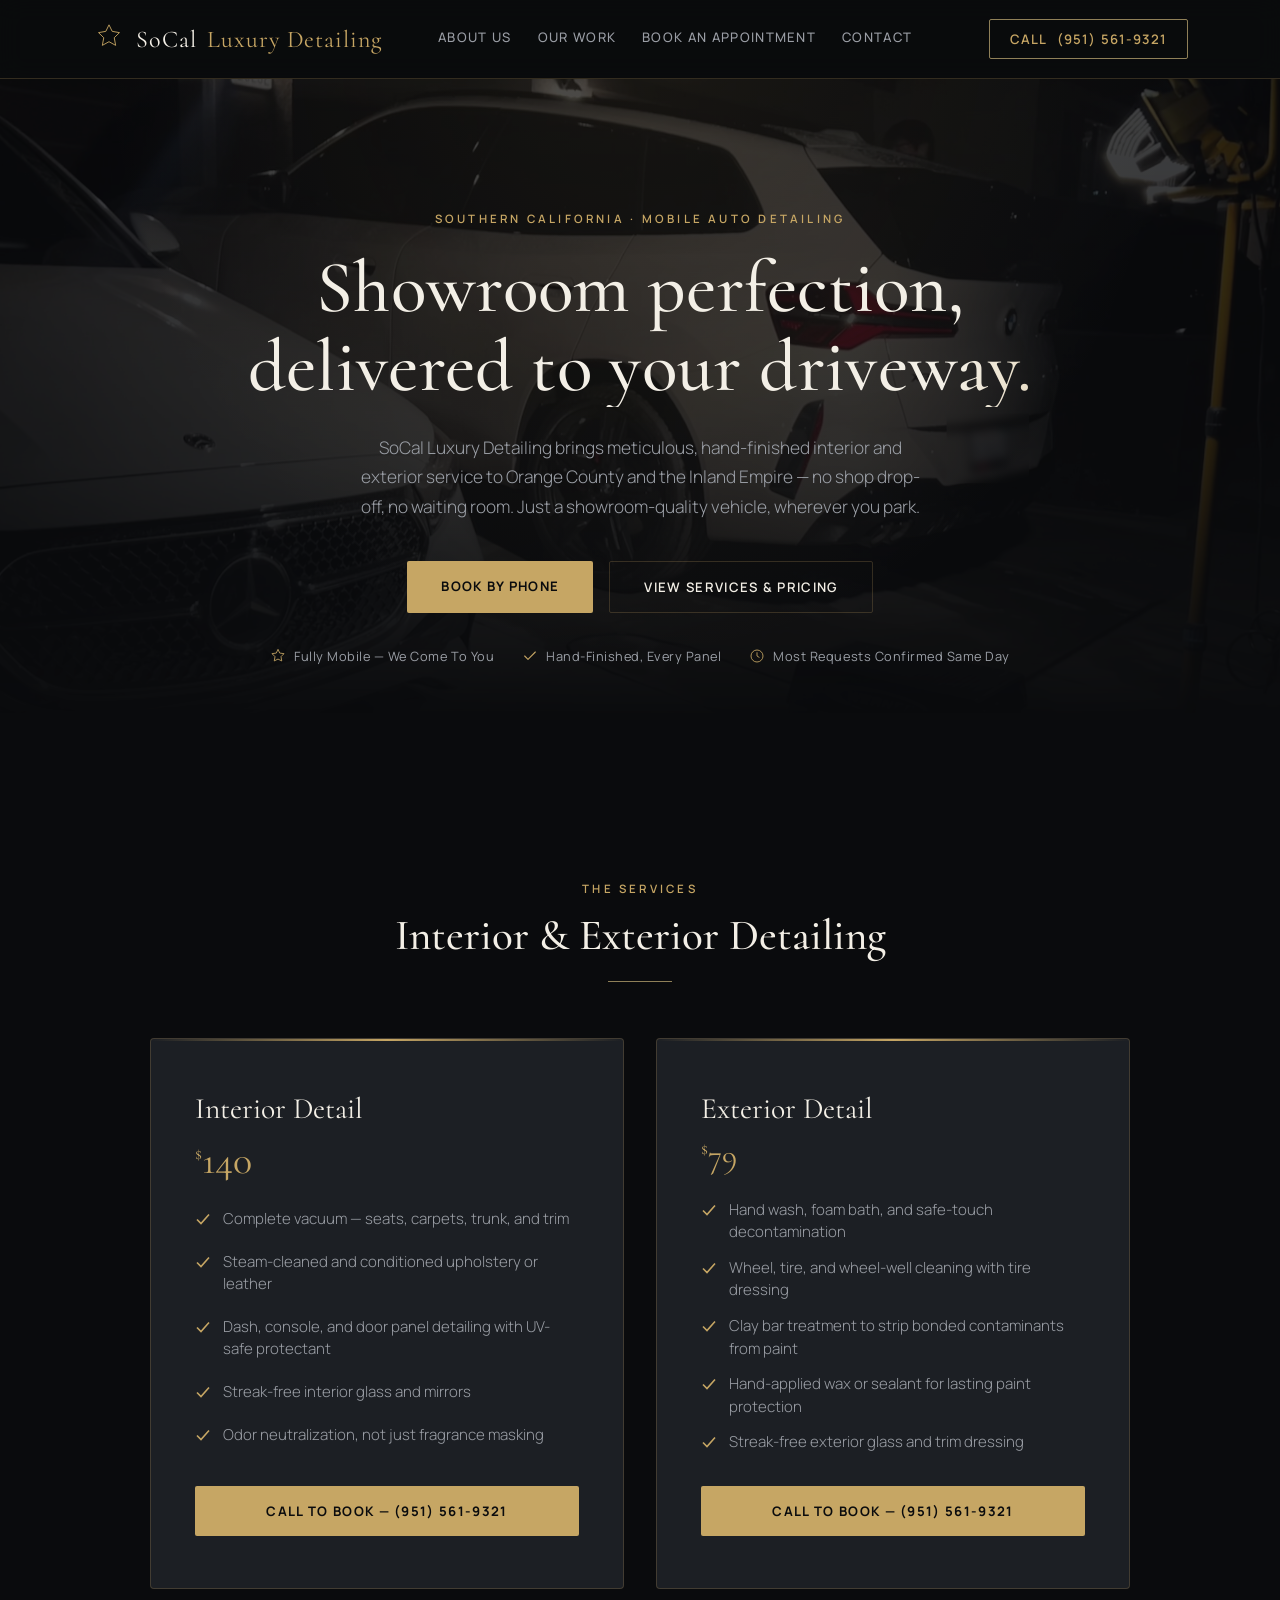
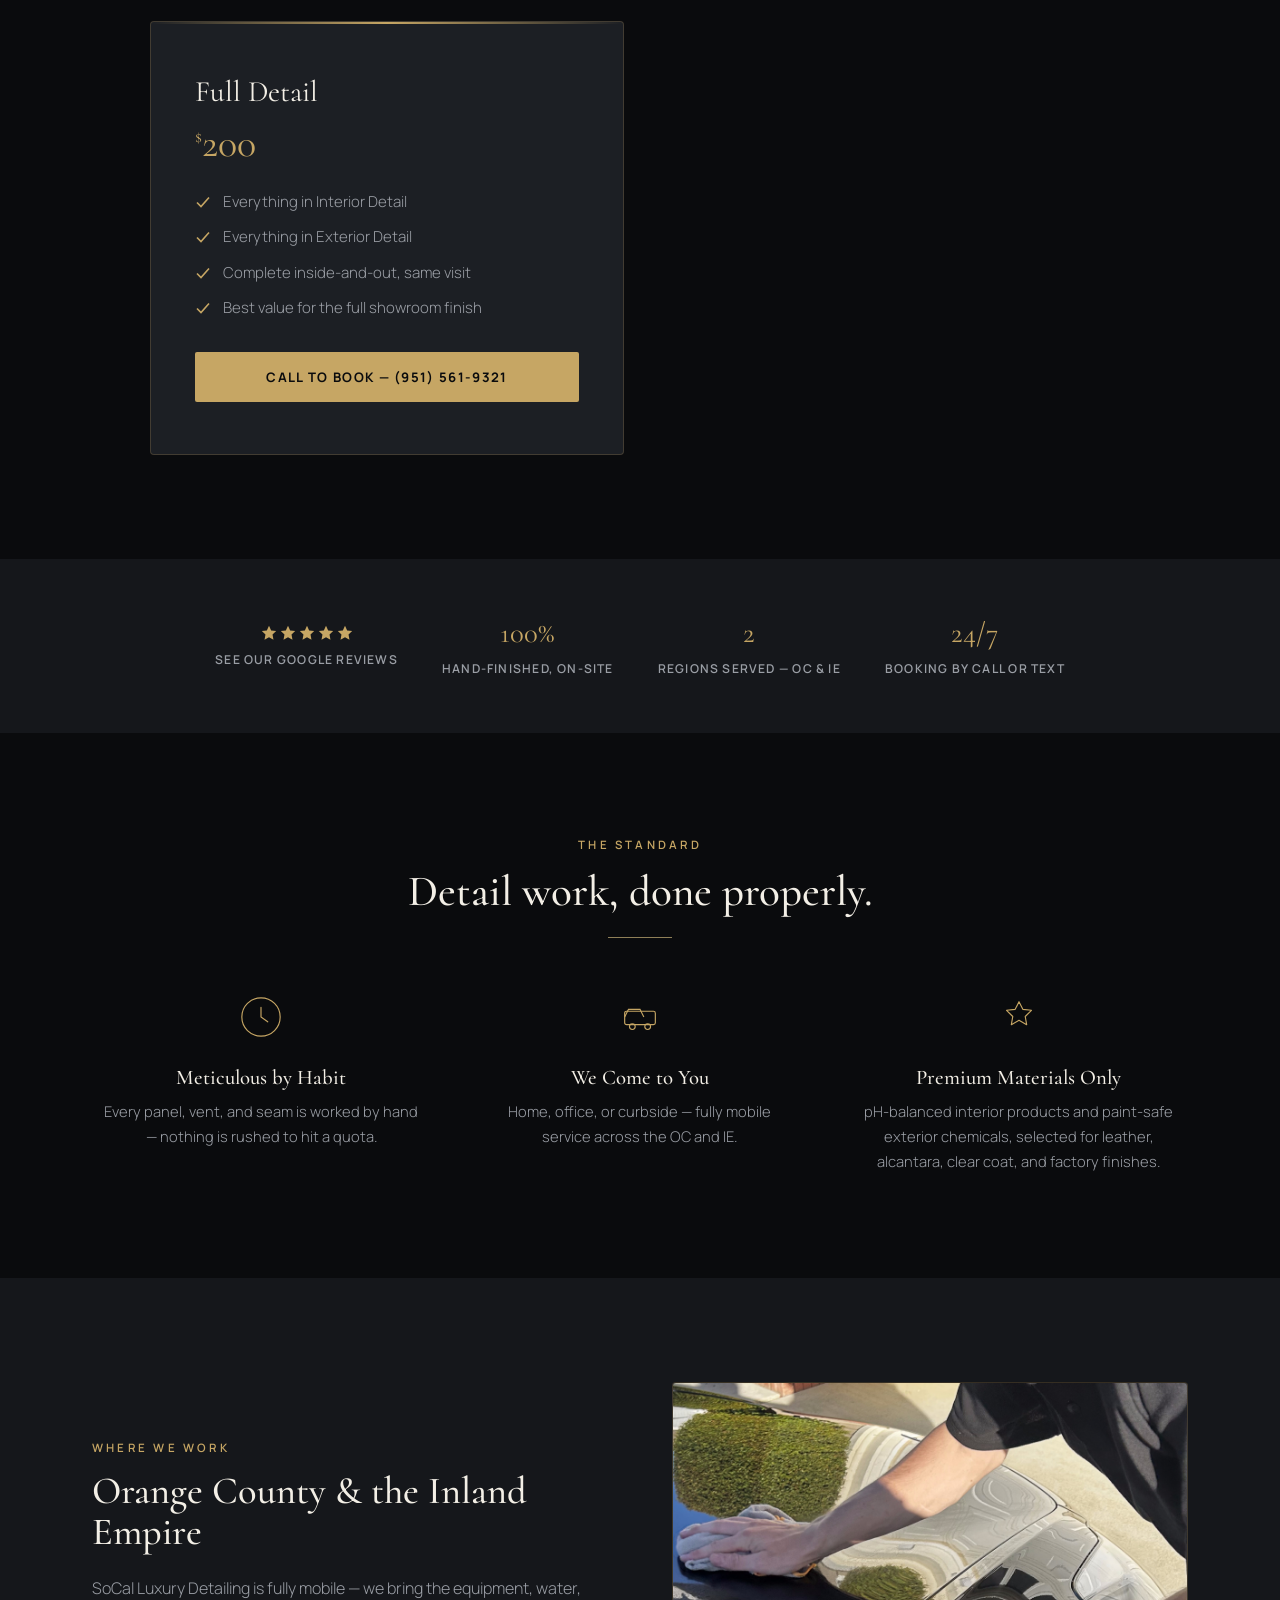
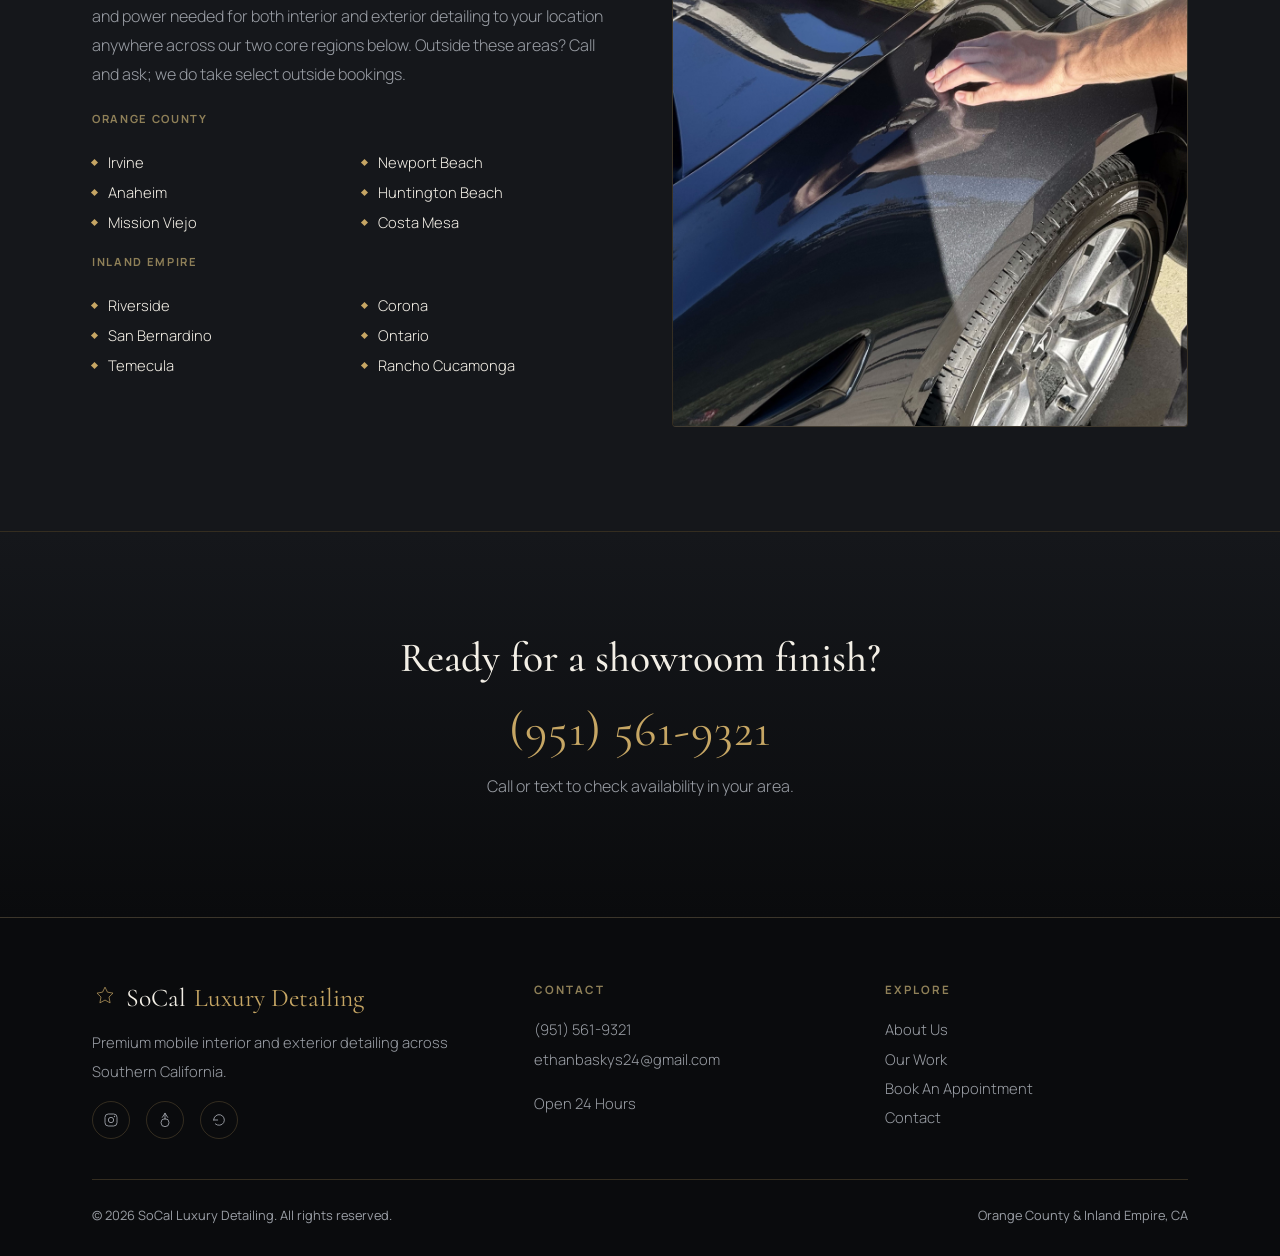
==== commit 3d9e41fe: "Update index.html full detail added" ====
--- a/index.html
+++ b/index.html
@@ -100,7 +100,7 @@
       <div class="divider"></div>
     </div>
 
-    <div class="service-grid">
+    <div class="service-grid cols-3">
 
       <!-- [EDIT: SERVICES] Card 1 — Interior Detail -->
       <div class="service-card reveal">
@@ -128,6 +128,20 @@
           <li><svg width="16" height="16" viewBox="0 0 16 16" fill="none"><path d="M2 8.5L6 12.5L14 3.5" stroke="currentColor" stroke-width="1.6"/></svg>Clay bar treatment to strip bonded contaminants from paint</li>
           <li><svg width="16" height="16" viewBox="0 0 16 16" fill="none"><path d="M2 8.5L6 12.5L14 3.5" stroke="currentColor" stroke-width="1.6"/></svg>Hand-applied wax or sealant for lasting paint protection</li>
           <li><svg width="16" height="16" viewBox="0 0 16 16" fill="none"><path d="M2 8.5L6 12.5L14 3.5" stroke="currentColor" stroke-width="1.6"/></svg>Streak-free exterior glass and trim dressing</li>
+        </ul>
+        <a class="btn-primary" href="tel:19515619321">Call to Book — (951) 561-9321</a>
+      </div>
+
+      <!-- [EDIT: SERVICES] Card 3 — Full Detail -->
+      <div class="service-card reveal">
+        <div class="service-name">Full Detail</div>
+        <!-- [EDIT: PRICING] -->
+        <div class="price"><sup>$</sup>200</div>
+        <ul>
+          <li><svg width="16" height="16" viewBox="0 0 16 16" fill="none"><path d="M2 8.5L6 12.5L14 3.5" stroke="currentColor" stroke-width="1.6"/></svg>Everything in Interior Detail</li>
+          <li><svg width="16" height="16" viewBox="0 0 16 16" fill="none"><path d="M2 8.5L6 12.5L14 3.5" stroke="currentColor" stroke-width="1.6"/></svg>Everything in Exterior Detail</li>
+          <li><svg width="16" height="16" viewBox="0 0 16 16" fill="none"><path d="M2 8.5L6 12.5L14 3.5" stroke="currentColor" stroke-width="1.6"/></svg>Complete inside-and-out, same visit</li>
+          <li><svg width="16" height="16" viewBox="0 0 16 16" fill="none"><path d="M2 8.5L6 12.5L14 3.5" stroke="currentColor" stroke-width="1.6"/></svg>Best value for the full showroom finish</li>
         </ul>
         <a class="btn-primary" href="tel:19515619321">Call to Book — (951) 561-9321</a>
       </div>
--- a/assets/css/style.css
+++ b/assets/css/style.css
@@ -0,0 +1,846 @@
+/* ================================================================
+   SOCAL LUXURY DETAILING — MASTER STYLESHEET
+   ================================================================
+   Every page on the site (index, about, our-work, book, contact,
+   404) loads this one file. Edit here once, it applies everywhere.
+
+   QUICK EDIT INDEX
+   -----------------
+   [EDIT: COLORS]        — CSS variables directly below
+   [EDIT: FONTS]         — CSS variables directly below
+   [EDIT: PHOTO SLOTS]   — ".media-slot" system, search "MEDIA SLOTS"
+   [EDIT: NAV / HEADER]  — search "HEADER"
+   [EDIT: MOBILE CALL BAR] — search "STICKY MOBILE CALL BAR"
+   [EDIT: BUTTONS]       — search "BUTTONS"
+   [EDIT: GALLERY / MOSAIC] — search "MOSAIC GALLERY" (our-work.html)
+   [EDIT: ESTIMATE CALCULATOR] — search "ESTIMATE CALCULATOR" (book.html)
+   [EDIT: FOOTER]        — search "FOOTER"
+   ================================================================ */
+
+:root{
+  --black:        #0a0b0d;
+  --charcoal:      #15171b;
+  --charcoal-2:    #1c1f24;
+  --charcoal-3:    #23262c;
+  --gold:          #c6a664;
+  --gold-bright:   #ddc07f;
+  --gold-dim:      #8f8058;
+  --ivory:         #f3efe6;
+  --graphite:      #9a9ea5;
+  --hairline:      rgba(198,166,100,0.22);
+  --hairline-soft: rgba(198,166,100,0.12);
+  --shadow-gold:   0 12px 28px rgba(198,166,100,0.18);
+  --overlay-dark:  rgba(6,7,8,0.72);
+
+  --display: "Cormorant", serif;
+  --body: "Manrope", sans-serif;
+
+  --header-h: 78px;
+}
+
+*{ box-sizing: border-box; }
+html{ scroll-behavior: smooth; }
+body{
+  margin:0;
+  background: var(--black);
+  color: var(--ivory);
+  font-family: var(--body);
+  font-weight: 400;
+  -webkit-font-smoothing: antialiased;
+  overflow-x: hidden;
+}
+img{ max-width:100%; display:block; }
+a{ color: inherit; }
+ul{ margin:0; }
+button{ font-family: var(--body); }
+
+::selection{ background: var(--gold-dim); color: var(--black); }
+
+::-webkit-scrollbar{ width: 10px; }
+::-webkit-scrollbar-track{ background: var(--black); }
+::-webkit-scrollbar-thumb{ background: var(--charcoal-3); border-radius: 6px; border: 2px solid var(--black); }
+::-webkit-scrollbar-thumb:hover{ background: var(--gold-dim); }
+
+.eyebrow{
+  font-family: var(--body);
+  font-size: 0.72rem;
+  letter-spacing: 0.28em;
+  text-transform: uppercase;
+  color: var(--gold);
+  font-weight: 600;
+}
+h1,h2,h3{
+  font-family: var(--display);
+  font-weight: 500;
+  line-height: 1.08;
+  margin: 0;
+  color: var(--ivory);
+}
+.wrap{
+  max-width: 1160px;
+  margin: 0 auto;
+  padding: 0 32px;
+}
+
+@media (prefers-reduced-motion: reduce){
+  *{ animation-duration: 0.001ms !important; animation-iteration-count: 1 !important; transition-duration: 0.001ms !important; scroll-behavior:auto !important; }
+}
+
+/* ---------------- SCROLL REVEAL ---------------- */
+.reveal{
+  opacity: 0;
+  transform: translateY(22px);
+  transition: opacity 0.7s ease, transform 0.7s ease;
+}
+.reveal.is-visible{ opacity: 1; transform: translateY(0); }
+.reveal-group > *{ transition-delay: calc(var(--i, 0) * 90ms); }
+
+/* ================================================================
+   HEADER
+   ================================================================ */
+header{
+  position: sticky;
+  top:0;
+  z-index: 200;
+  background: rgba(10,11,13,0.82);
+  backdrop-filter: blur(12px);
+  -webkit-backdrop-filter: blur(12px);
+  border-bottom: 1px solid var(--hairline);
+}
+.nav{
+  display:flex;
+  align-items:center;
+  justify-content: space-between;
+  padding: 16px 32px;
+  max-width: 1160px;
+  margin: 0 auto;
+  min-height: var(--header-h);
+  gap: 20px;
+}
+.logo{
+  font-family: var(--display);
+  font-size: 1.5rem;
+  letter-spacing: 0.04em;
+  color: var(--ivory);
+  text-decoration: none;
+  display:flex;
+  align-items: center;
+  gap: 10px;
+  flex: none;
+}
+.logo .mark{
+  width: 34px; height: 34px; flex: none;
+  color: var(--gold);
+}
+.logo em{ font-style: normal; color: var(--gold); }
+
+.call-btn{
+  display:inline-flex;
+  align-items:center;
+  gap:10px;
+  border: 1px solid var(--gold-dim);
+  color: var(--gold);
+  text-decoration: none;
+  padding: 10px 20px;
+  font-size: 0.82rem;
+  letter-spacing: 0.08em;
+  text-transform: uppercase;
+  font-weight: 600;
+  border-radius: 2px;
+  transition: background 0.25s ease, color 0.25s ease, transform 0.2s ease;
+  white-space: nowrap;
+  flex: none;
+}
+.call-btn:hover{ background: var(--gold); color: var(--black); transform: translateY(-1px); }
+
+.nav-links{
+  display:flex;
+  gap:26px;
+  align-items:center;
+  font-size:0.82rem;
+  letter-spacing:0.1em;
+  text-transform:uppercase;
+  font-weight:500;
+  color:var(--graphite);
+  margin: 0 auto 0 36px;
+  flex-wrap: wrap;
+}
+.nav-links a{
+  text-decoration:none;
+  color:inherit;
+  position:relative;
+  padding-bottom:4px;
+  white-space: nowrap;
+}
+.nav-links a::after{
+  content:"";
+  position:absolute;
+  left:0; bottom:0;
+  width:0; height:1px;
+  background:var(--gold);
+  transition:width 0.22s ease;
+}
+.nav-links a:hover{ color:var(--ivory); }
+.nav-links a:hover::after{ width:100%; }
+.nav-links a.active{ color: var(--gold); }
+.nav-links a.active::after{ width:100%; }
+
+.nav-toggle{
+  display:none;
+  background:none;
+  border: 1px solid var(--hairline);
+  border-radius: 2px;
+  width: 42px; height: 42px;
+  flex: none;
+  align-items:center;
+  justify-content:center;
+  cursor:pointer;
+  color: var(--ivory);
+}
+.nav-toggle svg{ width:20px; height:20px; }
+.nav-toggle .icon-close{ display:none; }
+.nav-toggle[aria-expanded="true"] .icon-open{ display:none; }
+.nav-toggle[aria-expanded="true"] .icon-close{ display:block; }
+
+@media (max-width: 900px){
+  .nav{ padding: 14px 20px; flex-wrap: wrap; }
+  .nav-toggle{ display:flex; }
+  .call-btn span.full{ display:none; }
+  .nav-links{
+    order: 4;
+    width: 100%;
+    margin: 0;
+    max-height: 0;
+    overflow: hidden;
+    flex-direction: column;
+    align-items: flex-start;
+    gap: 0;
+    transition: max-height 0.3s ease;
+  }
+  .nav-links.open{ max-height: 360px; }
+  .nav-links a{
+    width: 100%;
+    padding: 14px 4px;
+    border-bottom: 1px solid var(--hairline-soft);
+  }
+  .nav-links a::after{ display:none; }
+}
+
+/* ================================================================
+   STICKY MOBILE CALL BAR
+   ================================================================ */
+.mobile-call-bar{
+  display:none;
+  position: fixed;
+  left:0; right:0; bottom:0;
+  z-index: 300;
+  background: rgba(10,11,13,0.95);
+  backdrop-filter: blur(10px);
+  border-top: 1px solid var(--hairline);
+  padding: 12px 16px;
+  padding-bottom: max(12px, env(safe-area-inset-bottom));
+  gap: 10px;
+}
+.mobile-call-bar a{
+  flex:1;
+  text-align:center;
+  text-decoration:none;
+  padding: 13px 10px;
+  font-size: 0.78rem;
+  letter-spacing: 0.08em;
+  text-transform: uppercase;
+  font-weight: 700;
+  border-radius: 2px;
+}
+.mobile-call-bar .mcb-call{ background: var(--gold); color: var(--black); }
+.mobile-call-bar .mcb-text{ border: 1px solid var(--gold-dim); color: var(--gold); }
+@media (max-width: 720px){
+  .mobile-call-bar{ display:flex; }
+  body{ padding-bottom: 74px; }
+}
+
+/* ================================================================
+   BUTTONS
+   ================================================================ */
+.btn-primary{
+  background: var(--gold);
+  color: var(--black);
+  text-decoration:none;
+  padding: 16px 34px;
+  font-size: 0.82rem;
+  letter-spacing: 0.1em;
+  text-transform: uppercase;
+  font-weight: 700;
+  border-radius: 2px;
+  transition: transform 0.25s ease, box-shadow 0.25s ease;
+  display:inline-block;
+  border:none;
+  cursor:pointer;
+}
+.btn-primary:hover{ transform: translateY(-2px); box-shadow: var(--shadow-gold); }
+.btn-secondary{
+  border: 1px solid var(--hairline);
+  color: var(--ivory);
+  background: transparent;
+  text-decoration:none;
+  padding: 16px 34px;
+  font-size: 0.82rem;
+  letter-spacing: 0.1em;
+  text-transform: uppercase;
+  font-weight: 600;
+  border-radius: 2px;
+  transition: border-color 0.25s ease, color 0.25s ease;
+  display:inline-block;
+  cursor:pointer;
+}
+.btn-secondary:hover{ border-color: var(--gold); color: var(--gold); }
+.btn-tertiary{
+  color: var(--gold);
+  text-decoration:none;
+  font-size: 0.82rem;
+  letter-spacing: 0.08em;
+  text-transform: uppercase;
+  font-weight: 600;
+  border-bottom: 1px solid var(--gold-dim);
+  padding-bottom: 2px;
+  display: inline-block;
+}
+.btn-tertiary:hover{ border-color: var(--gold); }
+
+a:focus-visible, button:focus-visible, input:focus-visible, select:focus-visible, textarea:focus-visible{
+  outline: 2px solid var(--gold);
+  outline-offset: 3px;
+}
+
+/* ================================================================
+   HERO (shared: full homepage hero + smaller page-hero)
+   ================================================================ */
+.hero, .page-hero{
+  position: relative;
+  overflow: hidden;
+  text-align:center;
+  background: radial-gradient(ellipse at 50% -10%, rgba(198,166,100,0.10), transparent 60%), var(--black);
+}
+.hero{ padding: 132px 32px 112px; }
+.page-hero{ padding: 96px 32px 76px; }
+
+/* [EDIT: PHOTO SLOTS] hero background photo layer — purely decorative,
+   sits behind the gradient + text at partial opacity. If the image file
+   named below doesn't exist yet, this layer is simply invisible and the
+   plain gradient background shows instead — nothing breaks. */
+.hero-bg-photo{
+  position:absolute;
+  inset:0;
+  background-size: cover;
+  background-position: center 38%;
+  opacity: 0.24;
+  filter: grayscale(15%) contrast(1.05);
+  z-index: 0;
+  mask-image: linear-gradient(180deg, rgba(0,0,0,0.9) 0%, rgba(0,0,0,0.55) 55%, transparent 92%);
+  -webkit-mask-image: linear-gradient(180deg, rgba(0,0,0,0.9) 0%, rgba(0,0,0,0.55) 55%, transparent 92%);
+}
+.hero-inner, .page-hero-inner{ max-width: 800px; margin: 0 auto; position: relative; z-index: 2; }
+.page-hero-inner{ max-width: 720px; }
+.hero .eyebrow, .page-hero .eyebrow{ display:block; margin-bottom: 22px; }
+.hero h1{ font-size: clamp(2.6rem, 6vw, 4.6rem); letter-spacing: 0.005em; }
+.page-hero h1{ font-size: clamp(2.4rem, 5.4vw, 3.8rem); letter-spacing: 0.005em; }
+
+.sheen{
+  position: relative;
+  display: inline-block;
+  background: linear-gradient(100deg, var(--ivory) 30%, var(--gold) 45%, var(--ivory) 60%);
+  background-size: 300% 100%;
+  -webkit-background-clip: text;
+  background-clip: text;
+  color: transparent;
+  animation: sheen-sweep 5.5s ease-in-out 0.4s 1;
+}
+@keyframes sheen-sweep{
+  0%{ background-position: 100% 0; }
+  45%{ background-position: 0% 0; }
+  100%{ background-position: 0% 0; }
+}
+.hero p.lede{ margin: 26px auto 0; max-width: 580px; color: var(--graphite); font-size: 1.08rem; line-height: 1.7; font-weight: 300; }
+.page-hero p.lede{ margin: 24px auto 0; max-width: 560px; color: var(--graphite); font-size: 1.05rem; line-height: 1.7; font-weight: 300; }
+.hero-cta{ margin-top: 40px; display:flex; gap:16px; justify-content:center; flex-wrap: wrap; }
+
+.hero-badges{
+  margin-top: 34px;
+  display:flex;
+  gap: 28px;
+  justify-content:center;
+  flex-wrap: wrap;
+  color: var(--graphite);
+  font-size: 0.8rem;
+  letter-spacing: 0.04em;
+}
+.hero-badges span{ display:inline-flex; align-items:center; gap:8px; }
+.hero-badges svg{ width:16px; height:16px; color: var(--gold); flex:none; }
+
+/* ================================================================
+   SECTION GENERIC
+   ================================================================ */
+section{ padding: 104px 0; position: relative; }
+.section-alt{ background: var(--charcoal); }
+.section-head{ text-align:center; max-width: 640px; margin: 0 auto 56px; }
+.section-head.left{ text-align:left; margin: 0 0 44px; }
+.section-head .eyebrow{ display:block; margin-bottom: 16px; }
+.section-head h2{ font-size: clamp(2rem, 4vw, 2.7rem); }
+.section-head p{ color: var(--graphite); margin-top: 18px; font-weight:300; line-height:1.7; }
+.divider{ width: 64px; height: 1px; background: var(--gold-dim); margin: 22px auto 0; }
+.section-head.left .divider{ margin: 22px 0 0; }
+
+/* ================================================================
+   MEDIA SLOTS  (the photo placeholder / real-photo system)
+   ================================================================
+   Usage:
+   <figure class="media-slot ar-16x9" data-slot="b">
+     <img src="assets/img/photo-b.jpg" alt="..." loading="lazy"
+          onerror="this.parentElement.classList.add('is-missing')">
+     <figcaption class="slot-fallback">
+       <span class="slot-tag">Photo B &middot; 16:9</span>
+       Description of the shot, so the owner knows exactly what to drop in here.
+     </figcaption>
+   </figure>
+   As soon as a real file with the matching name exists in assets/img/,
+   the <img> loads and the fallback caption is hidden automatically —
+   no HTML/CSS edits required.
+   ================================================================ */
+.media-slot{
+  position: relative;
+  overflow: hidden;
+  border: 1px solid var(--hairline);
+  border-radius: 4px;
+  background: linear-gradient(160deg, var(--charcoal-2), var(--black));
+  margin: 0;
+}
+.media-slot img{
+  position:absolute;
+  inset:0;
+  width:100%;
+  height:100%;
+  object-fit: cover;
+  opacity: 0;
+  transition: opacity 0.5s ease, transform 0.6s ease;
+}
+.media-slot img[src]{ opacity: 1; }
+.media-slot.is-missing img{ opacity: 0 !important; }
+.media-slot:hover img{ transform: scale(1.035); }
+
+.slot-fallback{
+  display: none;
+  position: absolute;
+  inset: 14px;
+  align-items:center;
+  justify-content:center;
+  text-align:center;
+  border: 1px dashed var(--hairline);
+  color: var(--gold-dim);
+  font-size: 0.74rem;
+  letter-spacing: 0.06em;
+  text-transform: uppercase;
+  line-height:1.7;
+  padding: 18px;
+}
+.media-slot.is-missing .slot-fallback{ display:flex; flex-direction:column; align-items:center; }
+.slot-tag{
+  display:block;
+  color: var(--gold);
+  font-weight: 700;
+  letter-spacing: 0.12em;
+  margin-bottom: 6px;
+  font-size: 0.7rem;
+}
+
+.ar-1x1{ aspect-ratio: 1/1; }
+.ar-16x9{ aspect-ratio: 16/9; }
+.ar-9x16{ aspect-ratio: 9/16; }
+.ar-4x5{ aspect-ratio: 4/5; }
+.ar-5x4{ aspect-ratio: 5/4; }
+.ar-5x3{ aspect-ratio: 5/3; }
+
+.media-caption{
+  text-align:center;
+  margin-top: 14px;
+}
+.media-caption .tag{
+  font-size: 0.68rem;
+  letter-spacing: 0.18em;
+  text-transform: uppercase;
+  color: var(--gold);
+  font-weight: 700;
+  display:block;
+  margin-bottom: 4px;
+}
+.media-caption .desc{ font-size: 0.88rem; color: var(--graphite); font-weight: 300; }
+
+/* ================================================================
+   SERVICE CARDS
+   ================================================================ */
+.service-grid{
+  display:grid;
+  grid-template-columns: repeat(2, 1fr);
+  gap: 32px;
+  max-width: 980px;
+  margin: 0 auto;
+  align-items: stretch;
+}
+.service-card{
+  background: var(--charcoal-2);
+  border: 1px solid var(--hairline);
+  width:100%;
+  padding: 52px 44px;
+  position: relative;
+  border-radius: 4px;
+  display:flex;
+  flex-direction:column;
+  transition: transform 0.3s ease, border-color 0.3s ease;
+}
+.service-card:hover{ transform: translateY(-4px); border-color: var(--gold-dim); }
+.service-card::before{
+  content:"";
+  position:absolute; top:0; left:0; right:0; height: 2px;
+  background: linear-gradient(90deg, transparent, var(--gold), transparent);
+}
+.service-card.featured{ border-color: var(--gold-dim); box-shadow: 0 20px 50px rgba(0,0,0,0.35); }
+.service-card .service-badge{
+  position:absolute; top: -1px; right: 24px;
+  background: var(--gold); color: var(--black);
+  font-size: 0.64rem; letter-spacing: 0.12em; text-transform: uppercase; font-weight: 800;
+  padding: 6px 12px; border-radius: 0 0 3px 3px;
+}
+.service-card .service-name{ font-family: var(--display); font-size: 1.85rem; color: var(--ivory); }
+.service-card .service-sub{ color: var(--graphite); font-size:0.86rem; font-weight:300; margin-top:4px; }
+.service-card .price{ font-family: var(--display); font-size: 2.5rem; color: var(--gold); margin: 10px 0 24px; }
+.service-card .price sup{ font-size: 1.05rem; top: -1.2em; }
+.service-card .price.call-price{ font-size: 2.05rem; }
+.service-card ul{ list-style: none; padding:0; margin: 0 0 32px; display:grid; gap: 13px; flex-grow:1; }
+.service-card li{ display:flex; gap: 12px; font-size: 0.94rem; color: var(--graphite); font-weight: 300; line-height:1.5; }
+.service-card li svg{ flex:none; margin-top:3px; color: var(--gold); }
+.service-card .btn-primary{ width:100%; text-align:center; }
+@media (max-width: 860px){ .service-grid{ grid-template-columns: 1fr; max-width: 480px; } }
+
+/* ================================================================
+   PILLARS
+   ================================================================ */
+.pillars{ display:grid; grid-template-columns: repeat(3, 1fr); gap: 40px; }
+.pillar{ text-align:center; padding: 0 12px; }
+.pillar .icon{ width: 46px; height:46px; margin: 0 auto 22px; color: var(--gold); }
+.pillar h3{ font-size: 1.3rem; margin-bottom: 10px; }
+.pillar p{ color: var(--graphite); font-size: 0.92rem; line-height:1.7; font-weight:300; margin:0; }
+
+/* ================================================================
+   TRUST / REVIEWS BAND (no fabricated quotes — links to real profiles)
+   ================================================================ */
+.trust-band{
+  display:flex;
+  align-items:center;
+  justify-content:center;
+  gap: 44px;
+  flex-wrap: wrap;
+  text-align:center;
+}
+.trust-item{ display:flex; flex-direction:column; align-items:center; gap:10px; }
+.trust-stars{ display:flex; gap:3px; color: var(--gold); }
+.trust-stars svg{ width:16px; height:16px; }
+.trust-item .trust-num{ font-family: var(--display); font-size:1.8rem; color:var(--gold); }
+.trust-item .trust-label{ font-size:0.76rem; letter-spacing:0.1em; text-transform:uppercase; color:var(--graphite); font-weight:600; }
+.trust-item a.trust-label{ text-decoration:none; }
+.trust-item a.trust-label:hover{ color: var(--gold); }
+
+/* ================================================================
+   STATS
+   ================================================================ */
+.stats{ display:grid; grid-template-columns: repeat(3, 1fr); gap: 40px; text-align:center; }
+.stat .num{ font-family: var(--display); font-size: clamp(2.2rem, 4vw, 3rem); color: var(--gold); }
+.stat .label{ margin-top: 8px; font-size: 0.78rem; letter-spacing: 0.12em; text-transform: uppercase; color: var(--graphite); font-weight: 600; }
+
+/* ================================================================
+   MOSAIC GALLERY (our-work.html)
+   ================================================================ */
+.mosaic{
+  display:grid;
+  grid-template-columns: repeat(6, 1fr);
+  gap: 22px;
+}
+.mosaic .media-slot{ grid-column: span 6; }
+.mosaic .m-featured{ grid-column: span 3; }
+.mosaic .m-wide{ grid-column: span 4; }
+.mosaic .m-narrow{ grid-column: span 2; }
+.mosaic .m-half{ grid-column: span 3; }
+.mosaic-item{ display:flex; flex-direction:column; gap:14px; }
+
+@media (max-width: 860px){
+  .mosaic{ grid-template-columns: 1fr 1fr; }
+  .mosaic .media-slot, .mosaic .m-featured, .mosaic .m-wide, .mosaic .m-narrow, .mosaic .m-half{ grid-column: span 2; }
+}
+
+/* ---------------- BEFORE / AFTER STRIP ---------------- */
+.ba-strip{
+  display:grid;
+  grid-template-columns: 1fr 1fr;
+  gap: 4px;
+  border: 1px solid var(--hairline);
+  border-radius: 4px;
+  overflow:hidden;
+  max-width: 900px;
+  margin: 0 auto;
+}
+.ba-strip .media-slot{ border:none; border-radius:0; }
+.ba-half{ position:relative; }
+.ba-half .ba-label{
+  position:absolute; top:16px; left:16px; z-index:3;
+  font-size: 0.68rem; letter-spacing: 0.18em; text-transform: uppercase;
+  color: var(--gold); font-weight: 700;
+  background: rgba(10,11,13,0.75);
+  padding: 6px 12px; border: 1px solid var(--hairline);
+}
+@media (max-width: 640px){ .ba-strip{ grid-template-columns: 1fr; } }
+
+/* ================================================================
+   FEATURE / STORY LAYOUT (about.html, index service-area)
+   ================================================================ */
+.split-layout{ display:grid; grid-template-columns: 1fr 1fr; gap: 64px; align-items:center; }
+.split-copy p{ color: var(--graphite); line-height:1.8; font-weight:300; margin: 0 0 20px; }
+.split-copy p:last-child{ margin-bottom: 0; }
+.region-list{
+  display:grid; grid-template-columns: 1fr 1fr; gap: 10px 24px;
+  list-style:none; padding:0; margin: 26px 0 0;
+}
+.region-list li{ font-size: 0.92rem; color: var(--ivory); padding-left: 16px; position:relative; font-weight: 300; }
+.region-list li::before{ content:""; position:absolute; left:0; top:0.55em; width:5px; height:5px; background: var(--gold); transform: rotate(45deg); }
+.region-group-label{ font-size: 0.7rem; letter-spacing: 0.15em; text-transform: uppercase; color: var(--gold-dim); margin: 22px 0 4px; font-weight: 700; }
+.region-group-label:first-child{ margin-top:0; }
+
+@media (max-width: 860px){
+  .split-layout{ grid-template-columns: 1fr; }
+  .split-layout .media-slot{ order: -1; }
+}
+
+/* ---------------- SIGNATURE FEATURE IMAGE (about.html) ---------------- */
+.signature-feature{ max-width: 620px; margin: 0 auto; text-align:center; }
+.signature-feature .media-slot{ max-width: 480px; margin: 0 auto; }
+.signature-feature .signature-quote{
+  margin-top: 30px;
+  font-family: var(--display);
+  font-size: clamp(1.3rem, 2.6vw, 1.7rem);
+  font-style: italic;
+  color: var(--ivory);
+  line-height: 1.5;
+}
+.signature-feature .signature-quote .accent{ color: var(--gold); font-style: normal; }
+
+/* ---------------- OFFER CARDS ---------------- */
+.offer-grid{ display:grid; grid-template-columns: repeat(2, 1fr); gap: 32px; max-width: 980px; margin: 0 auto; }
+.offer-card{
+  background: var(--charcoal-2); border: 1px solid var(--hairline); border-radius: 4px;
+  padding: 40px 36px; position: relative; transition: transform 0.3s ease;
+}
+.offer-card:hover{ transform: translateY(-4px); }
+.offer-card::before{ content:""; position:absolute; top:0; left:0; right:0; height: 2px; background: linear-gradient(90deg, transparent, var(--gold), transparent); }
+.offer-card h3{ font-size: 1.5rem; margin-bottom: 12px; }
+.offer-card p{ color: var(--graphite); font-weight:300; line-height:1.7; margin: 0 0 22px; }
+@media (max-width: 860px){ .offer-grid{ grid-template-columns: 1fr; max-width: 480px; } }
+
+/* ================================================================
+   STEPS (book.html)
+   ================================================================ */
+.steps{ display:grid; grid-template-columns: repeat(3, 1fr); gap: 40px; }
+.step{ text-align:center; padding: 0 12px; position:relative; }
+.step .step-num{ font-family: var(--display); font-size: 1rem; color: var(--gold); letter-spacing: 0.1em; display:block; margin-bottom: 14px; }
+.step .icon{ width: 42px; height:42px; margin: 0 auto 18px; color: var(--gold); }
+.step h3{ font-size: 1.25rem; margin-bottom: 10px; }
+.step p{ color: var(--graphite); font-size: 0.92rem; line-height:1.7; font-weight:300; margin:0; }
+
+/* ================================================================
+   ESTIMATE CALCULATOR (book.html)
+   ================================================================ */
+.estimator{
+  max-width: 720px;
+  margin: 0 auto;
+  background: var(--charcoal-2);
+  border: 1px solid var(--hairline);
+  border-radius: 4px;
+  padding: 44px;
+}
+.estimator-grid{ display:grid; grid-template-columns: 1fr 1fr; gap: 20px; margin-bottom: 8px; }
+.estimator .field label{ display:block; font-size: 0.76rem; letter-spacing: 0.1em; text-transform: uppercase; color: var(--gold-dim); font-weight: 600; margin-bottom: 8px; }
+.estimator select{
+  width:100%; background: var(--black); border: 1px solid var(--hairline); color: var(--ivory);
+  padding: 12px 14px; font-family: var(--body); font-size: 0.92rem; border-radius: 2px; appearance:none;
+  background-image: url("data:image/svg+xml,%3Csvg xmlns='http://www.w3.org/2000/svg' width='12' height='8'%3E%3Cpath d='M1 1l5 5 5-5' fill='none' stroke='%23c6a664' stroke-width='1.4'/%3E%3C/svg%3E");
+  background-repeat: no-repeat; background-position: right 14px center;
+}
+.estimator select:focus{ outline: none; border-color: var(--gold); }
+.estimate-result{
+  margin-top: 28px;
+  border-top: 1px solid var(--hairline);
+  padding-top: 26px;
+  display:flex;
+  align-items:center;
+  justify-content:space-between;
+  flex-wrap: wrap;
+  gap: 16px;
+}
+.estimate-result .label{ font-size: 0.78rem; letter-spacing: 0.1em; text-transform:uppercase; color: var(--graphite); font-weight:600; }
+.estimate-result .amount{ font-family: var(--display); font-size: 2.2rem; color: var(--gold); }
+.estimate-result .amount .from{ font-size: 1rem; color: var(--graphite); font-family: var(--body); font-weight:300; margin-right:6px; }
+.estimator-note{ font-size: 0.78rem; color: var(--graphite); font-weight:300; margin-top: 18px; line-height:1.6; }
+@media (max-width: 640px){
+  .estimator{ padding: 30px 24px; }
+  .estimator-grid{ grid-template-columns: 1fr; }
+}
+
+/* ================================================================
+   FORM (book.html / contact.html)
+   ================================================================ */
+.form-shell{ max-width: 640px; margin: 0 auto; background: var(--charcoal-2); border: 1px solid var(--hairline); border-radius: 4px; padding: 48px; }
+.form-row{ display:grid; grid-template-columns: 1fr 1fr; gap: 20px; }
+.field{ margin-bottom: 20px; }
+.field label{ display:block; font-size: 0.76rem; letter-spacing: 0.1em; text-transform: uppercase; color: var(--gold-dim); font-weight: 600; margin-bottom: 8px; }
+.field input, .field select, .field textarea{
+  width:100%; background: var(--black); border: 1px solid var(--hairline); color: var(--ivory);
+  padding: 12px 14px; font-family: var(--body); font-size: 0.92rem; border-radius: 2px;
+}
+.field input:focus, .field select:focus, .field textarea:focus{ outline: none; border-color: var(--gold); }
+.field textarea{ resize: vertical; min-height: 100px; }
+.field.has-error input, .field.has-error textarea, .field.has-error select{ border-color: #b5674f; }
+.field-error{ display:none; color:#d98a72; font-size:0.76rem; margin-top:6px; }
+.field.has-error .field-error{ display:block; }
+.form-note{ color: var(--graphite); font-size: 0.82rem; font-weight:300; margin-top: 18px; text-align:center; line-height:1.6; }
+.form-success{
+  display:none;
+  text-align:center;
+  padding: 40px 20px;
+}
+.form-success.show{ display:block; }
+.form-success svg{ width:52px; height:52px; color: var(--gold); margin: 0 auto 18px; }
+.form-success h3{ font-size:1.5rem; margin-bottom:10px; }
+.form-success p{ color: var(--graphite); font-weight:300; }
+@media (max-width: 640px){
+  .form-shell{ padding: 32px 24px; }
+  .form-row{ grid-template-columns: 1fr; }
+}
+
+/* ================================================================
+   CONTACT PAGE SPECIFICS
+   ================================================================ */
+.contact-layout{ display:grid; grid-template-columns: 0.9fr 1.1fr; gap: 56px; align-items:start; }
+.contact-card{
+  background: var(--charcoal-2); border: 1px solid var(--hairline); border-radius: 4px; padding: 40px;
+}
+.contact-card h3{ font-size: 1.2rem; margin-bottom: 18px; }
+.contact-list{ list-style:none; padding:0; margin: 0 0 30px; display:grid; gap: 18px; }
+.contact-list:last-child{ margin-bottom:0; }
+.contact-list li{ display:flex; gap: 14px; align-items:flex-start; }
+.contact-list svg{ flex:none; width:20px; height:20px; color: var(--gold); margin-top:2px; }
+.contact-list .c-label{ font-size:0.7rem; letter-spacing:0.1em; text-transform:uppercase; color:var(--gold-dim); font-weight:700; display:block; margin-bottom:3px; }
+.contact-list a, .contact-list p{ color: var(--ivory); text-decoration:none; font-weight:300; margin:0; }
+.contact-list a:hover{ color: var(--gold); }
+.map-frame{
+  border: 1px solid var(--hairline); border-radius: 4px; overflow:hidden;
+  aspect-ratio: 16/10; background: var(--charcoal-2);
+}
+.map-frame iframe{ width:100%; height:100%; border:0; filter: grayscale(45%) invert(92%) contrast(90%); }
+@media (max-width: 860px){ .contact-layout{ grid-template-columns: 1fr; } }
+
+/* ================================================================
+   FINAL CTA BAND
+   ================================================================ */
+.cta-band{
+  text-align:center;
+  background: linear-gradient(180deg, var(--charcoal), var(--black));
+  border-top: 1px solid var(--hairline);
+  border-bottom: 1px solid var(--hairline);
+}
+.cta-band h2{ font-size: clamp(1.8rem, 4vw, 2.6rem); margin-bottom: 20px; }
+.cta-band .phone-big{ font-family: var(--display); color: var(--gold); font-size: clamp(2rem, 5vw, 3rem); text-decoration:none; letter-spacing: 0.02em; }
+.cta-band p.note{ color: var(--graphite); margin-top: 16px; font-weight:300; }
+
+/* ================================================================
+   FOOTER
+   ================================================================ */
+footer{ padding: 64px 0 0; }
+.footer-grid{
+  display:grid;
+  grid-template-columns: 1.3fr 1fr 1fr;
+  gap: 48px;
+  padding-bottom: 40px;
+  border-bottom: 1px solid var(--hairline);
+}
+.footer-col h4{
+  font-family: var(--body); font-size: 0.72rem; letter-spacing: 0.18em; text-transform: uppercase;
+  color: var(--gold-dim); margin: 0 0 18px; font-weight: 700;
+}
+.footer-col p, .footer-col a{ display:block; color: var(--graphite); text-decoration:none; font-size: 0.92rem; line-height: 2; font-weight:300; }
+.footer-col a:hover{ color: var(--gold); }
+.footer-logo{ font-family: var(--display); font-size: 1.6rem; color: var(--ivory); margin-bottom: 12px; display:flex; align-items:center; gap:8px; }
+.footer-logo em{ font-style:normal; color: var(--gold); }
+.footer-logo svg{ width:26px; height:26px; color:var(--gold); }
+.footer-social{ display:flex; gap: 16px; margin-top: 6px; }
+.footer-social a{
+  width: 38px; height: 38px; border: 1px solid var(--hairline); border-radius: 50%;
+  display:flex; align-items:center; justify-content:center; transition: border-color 0.2s ease, color 0.2s ease;
+}
+.footer-social a svg{ width:16px; height:16px; }
+.footer-social a:hover{ border-color: var(--gold); color: var(--gold); }
+.footer-bottom{
+  display:flex; justify-content:space-between; align-items:center;
+  padding: 26px 0 32px; color: var(--graphite); font-size: 0.8rem; flex-wrap: wrap; gap: 12px;
+}
+.footer-bottom a{ text-decoration:none; }
+.footer-bottom a:hover{ color: var(--gold); }
+
+/* ================================================================
+   LIGHTBOX (our-work.html)
+   ================================================================ */
+.lightbox{
+  position: fixed; inset:0; z-index: 500;
+  background: rgba(6,7,8,0.94);
+  display:none;
+  align-items:center;
+  justify-content:center;
+  padding: 40px;
+}
+.lightbox.open{ display:flex; }
+.lightbox img{ max-width: 100%; max-height: 86vh; border: 1px solid var(--hairline); border-radius: 4px; }
+.lightbox-close{
+  position:absolute; top: 24px; right: 24px;
+  width: 44px; height:44px; border: 1px solid var(--hairline); border-radius:50%;
+  background: transparent; color: var(--ivory); display:flex; align-items:center; justify-content:center; cursor:pointer;
+}
+.lightbox-close:hover{ border-color: var(--gold); color: var(--gold); }
+.lightbox-caption{
+  position:absolute; bottom: 30px; left:0; right:0; text-align:center;
+  color: var(--graphite); font-size: 0.85rem; letter-spacing:0.04em;
+}
+[data-lightbox]{ cursor: zoom-in; }
+
+/* ================================================================
+   404 PAGE
+   ================================================================ */
+.error-code{
+  font-family: var(--display);
+  font-size: clamp(4rem, 14vw, 8rem);
+  color: var(--gold);
+  line-height: 1;
+  margin-bottom: 8px;
+}
+
+/* ================================================================
+   RESPONSIVE (global)
+   ================================================================ */
+@media (max-width: 860px){
+  .pillars{ grid-template-columns: 1fr; gap: 44px; }
+  .stats{ grid-template-columns: 1fr; gap: 32px; }
+  .steps{ grid-template-columns: 1fr; gap: 44px; }
+  .footer-grid{ grid-template-columns: 1fr; gap: 32px; }
+  .trust-band{ gap: 28px; }
+}
+@media (max-width: 480px){
+  .hero{ padding: 108px 20px 88px; }
+  .page-hero{ padding: 88px 20px 62px; }
+  section{ padding: 76px 0; }
+  .service-card{ padding: 40px 28px; }
+  .contact-card{ padding: 30px 26px; }
+}
